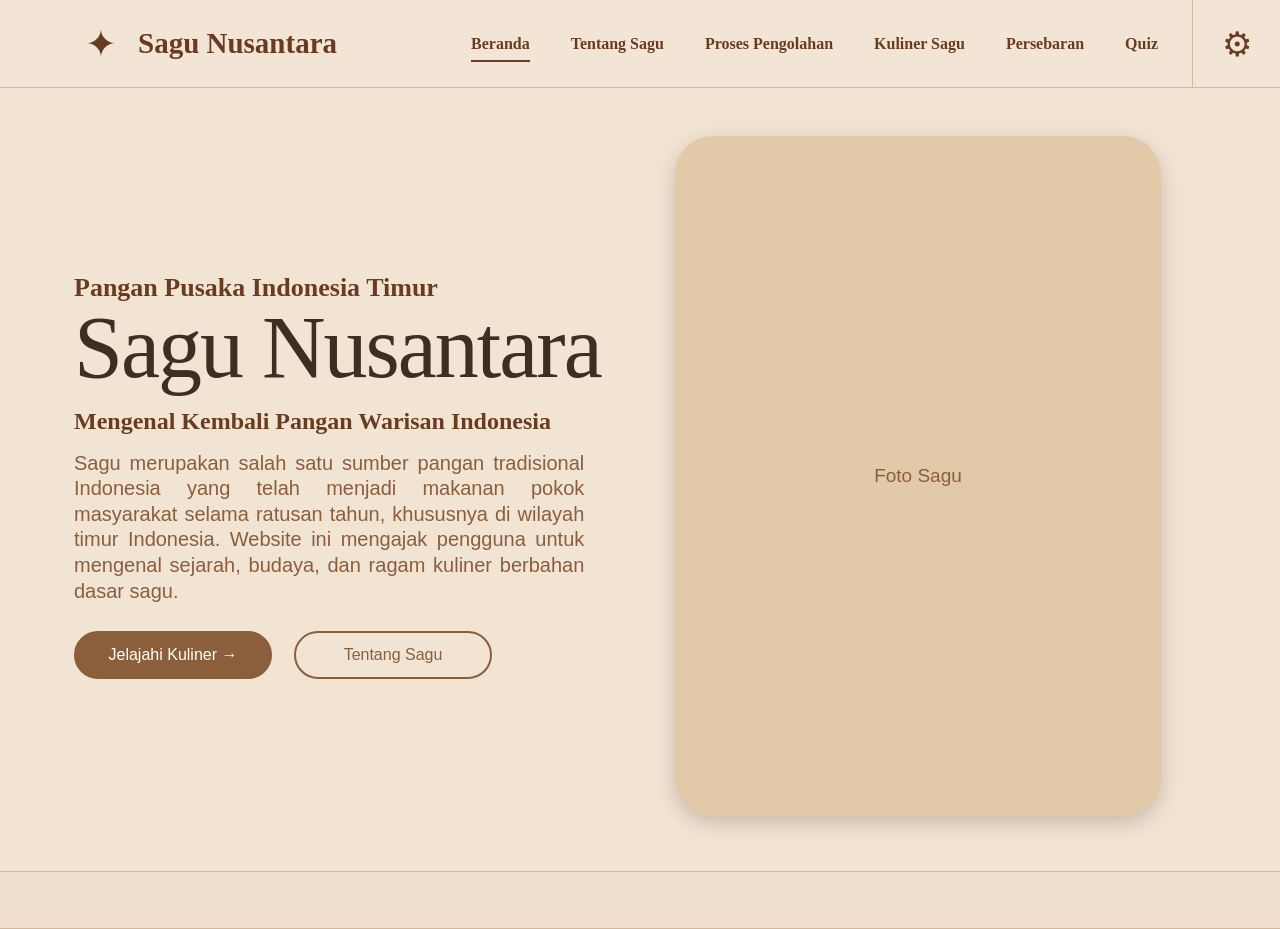
==== index.html @ 97450bc2 "Meambahkan Page Beranda" ====
<!DOCTYPE html>
<html lang="id">
<head>
    <meta charset="UTF-8">
    <meta name="viewport" content="width=device-width, initial-scale=1.0">
    <title>Sagu Nusantara</title>
    <link rel="stylesheet" href="style.css">
</head>

<body>
    <header class="site-header">
        <div class="navbar">
            <a href="#beranda" class="brand">
                <span class="brand-logo">✦</span>
                <span class="brand-name">Sagu Nusantara</span>
            </a>

            <nav class="nav-menu">
                <a href="#beranda" class="nav-link active">Beranda</a>
                <a href="#tentang-sagu" class="nav-link">Tentang Sagu</a>
                <a href="#proses-pengolahan" class="nav-link">Proses Pengolahan</a>
                <a href="#kuliner-sagu" class="nav-link">Kuliner Sagu</a>
                <a href="#persebaran" class="nav-link">Persebaran</a>
                <a href="#quiz" class="nav-link">Quiz</a>
            </nav>

            <button class="settings-button" type="button" aria-label="Pengaturan">
                ⚙
            </button>
        </div>
    </header>

    <main>
        <section class="hero" id="beranda">
            <div class="hero-inner">
                <div class="hero-text">
                    <p class="hero-eyebrow">Pangan Pusaka Indonesia Timur</p>

                    <h1>Sagu Nusantara</h1>

                    <h2>Mengenal Kembali Pangan Warisan Indonesia</h2>

                    <p class="hero-description">
                        Sagu merupakan salah satu sumber pangan tradisional Indonesia yang telah menjadi
                        makanan pokok masyarakat selama ratusan tahun, khususnya di wilayah timur Indonesia.
                        Website ini mengajak pengguna untuk mengenal sejarah, budaya, dan ragam kuliner
                        berbahan dasar sagu.
                    </p>

                    <div class="hero-buttons">
                        <a href="#kuliner-sagu" class="btn btn-primary">Jelajahi Kuliner →</a>
                        <a href="#tentang-sagu" class="btn btn-outline">Tentang Sagu</a>
                    </div>
                </div>

                <div class="hero-image-placeholder">
                    <span>Foto Sagu</span>
                </div>
            </div>
        </section>
    </main>

    <div class="bottom-pattern"></div>
</body>
</html>
---- style.css ----
* {
    margin: 0;
    padding: 0;
    box-sizing: border-box;
}

html {
    scroll-behavior: smooth;
}

body {
    background-color: #f2e4d3;
    color: #3d2e1f;
    font-family: Arial, Helvetica, sans-serif;
    overflow-x: hidden;
}

:root {
    --navbar: #f3e5d5;
    --background: #f2e4d3;
    --title: #3d2e1f;
    --heading: #6a3c1f;
    --brown: #8b5e3c;
    --line: #d3baa0;
}

.site-header {
    width: 100%;
    height: 88px;
    background-color: var(--navbar);
    border-bottom: 1px solid var(--line);
}

.navbar {
    width: 100%;
    height: 100%;
    display: flex;
    align-items: center;
    padding-left: 76px;
    position: relative;
}

.brand {
    display: flex;
    align-items: center;
    gap: 12px;
    text-decoration: none;
    color: var(--heading);
    white-space: nowrap;
}

.brand-logo {
    width: 50px;
    height: 50px;
    display: flex;
    align-items: center;
    justify-content: center;
    color: var(--heading);
    font-size: 38px;
}

.brand-name {
    font-family: Georgia, "Times New Roman", serif;
    font-size: 29px;
    font-weight: bold;
}

.nav-menu {
    height: 100%;
    margin-left: auto;
    margin-right: 122px;
    display: flex;
    align-items: center;
    gap: 41px;
}

.nav-link {
    height: 100%;
    display: flex;
    align-items: center;
    position: relative;
    text-decoration: none;
    color: var(--heading);
    font-family: Georgia, "Times New Roman", serif;
    font-size: 16px;
    font-weight: bold;
    white-space: nowrap;
}

.nav-link::after {
    content: "";
    position: absolute;
    left: 0;
    bottom: 25px;
    width: 0;
    height: 2px;
    background-color: var(--heading);
}

.nav-link:hover::after,
.nav-link.active::after {
    width: 100%;
}

.settings-button {
    position: absolute;
    top: 0;
    right: 0;
    width: 88px;
    height: 88px;
    border: none;
    border-left: 1px solid var(--line);
    background-color: transparent;
    color: var(--heading);
    font-size: 34px;
    cursor: pointer;
}

.hero {
    width: 100%;
    min-height: calc(100vh - 146px);
    background-color: var(--background);
    overflow: hidden;
}

.hero-inner {
    width: 100%;
    min-height: calc(100vh - 146px);
    display: grid;
    grid-template-columns: minmax(500px, 1.05fr) minmax(390px, 0.95fr);
    align-items: center;
    column-gap: 115px;
    padding: 48px 119px 55px 74px;
}

.hero-text {
    width: 100%;
    max-width: 660px;
}

.hero-eyebrow {
    margin-bottom: 4px;
    color: var(--heading);
    font-family: Georgia, "Times New Roman", serif;
    font-size: 26px;
    font-weight: bold;
}

.hero-text h1 {
    margin-bottom: 18px;
    color: var(--title);
    font-family: Georgia, "Times New Roman", serif;
    font-size: 88px;
    font-weight: normal;
    line-height: 0.93;
    letter-spacing: -2px;
    white-space: nowrap;
}

.hero-text h2 {
    margin-bottom: 15px;
    color: var(--heading);
    font-family: Georgia, "Times New Roman", serif;
    font-size: 24px;
    line-height: 1.2;
}

.hero-description {
    width: 100%;
    max-width: 560px;
    margin-bottom: 27px;
    color: var(--brown);
    font-size: 20px;
    line-height: 1.28;
    text-align: justify;
}

.hero-buttons {
    display: flex;
    align-items: center;
    gap: 22px;
}

.btn {
    min-width: 198px;
    min-height: 48px;
    padding: 10px 22px;
    display: flex;
    align-items: center;
    justify-content: center;
    border-radius: 25px;
    text-align: center;
    text-decoration: none;
    font-size: 16px;
    transition: 0.2s ease;
}

.btn-primary {
    color: #fff;
    background-color: var(--brown);
    border: 2px solid var(--brown);
}

.btn-primary:hover {
    background-color: var(--heading);
    border-color: var(--heading);
}

.btn-outline {
    color: var(--brown);
    background-color: transparent;
    border: 2px solid var(--brown);
}

.btn-outline:hover {
    background-color: rgba(139, 94, 60, 0.08);
}

.hero-image-placeholder {
    width: 486px;
    height: 680px;
    justify-self: end;
    display: flex;
    align-items: center;
    justify-content: center;
    background-color: #e2c9a8;
    border-radius: 38px;
    box-shadow: 0 7px 20px rgba(61, 46, 31, 0.22);
    color: var(--brown);
    font-size: 19px;
    overflow: hidden;
}

.bottom-pattern {
    width: 100%;
    height: 58px;
    background-color: #efdfcc;
    border-top: 1px solid #d5b796;
    border-bottom: 1px solid #d5b796;
}

@media (max-width: 1250px) {
    .navbar {
        padding-left: 45px;
    }

    .brand-name {
        font-size: 25px;
    }

    .nav-menu {
        gap: 25px;
        margin-right: 100px;
    }

    .nav-link {
        font-size: 13px;
    }

    .hero-inner {
        column-gap: 55px;
        padding-left: 60px;
        padding-right: 60px;
    }

    .hero-text h1 {
        font-size: 68px;
    }

    .hero-description {
        font-size: 18px;
    }

    .hero-image-placeholder {
        width: 410px;
        height: 585px;
    }
}

@media (max-width: 980px) {
    .site-header {
        height: auto;
    }

    .navbar {
        min-height: 88px;
        padding: 18px 90px 18px 35px;
        flex-wrap: wrap;
        row-gap: 14px;
    }

    .nav-menu {
        width: 100%;
        margin: 0;
        justify-content: center;
        gap: 18px 28px;
        flex-wrap: wrap;
    }

    .nav-link {
        height: auto;
        padding-bottom: 5px;
    }

    .nav-link::after {
        bottom: 0;
    }

    .hero {
        min-height: auto;
    }

    .hero-inner {
        min-height: auto;
        grid-template-columns: 1fr;
        row-gap: 55px;
        padding: 70px 45px 75px;
        text-align: center;
    }

    .hero-text {
        max-width: 690px;
        margin: 0 auto;
    }

    .hero-text h1 {
        white-space: normal;
    }

    .hero-description {
        margin-left: auto;
        margin-right: auto;
        text-align: center;
    }

    .hero-buttons {
        justify-content: center;
    }

    .hero-image-placeholder {
        width: 430px;
        height: 580px;
        justify-self: center;
    }
}

@media (max-width: 650px) {
    .navbar {
        padding: 18px 68px 18px 20px;
    }

    .brand {
        gap: 8px;
    }

    .brand-logo {
        width: 38px;
        height: 38px;
        font-size: 30px;
    }

    .brand-name {
        font-size: 22px;
    }

    .nav-menu {
        justify-content: flex-start;
        gap: 12px 20px;
    }

    .nav-link {
        font-size: 13px;
    }

    .settings-button {
        width: 60px;
        height: 100%;
        font-size: 27px;
    }

    .hero-inner {
        padding: 55px 22px 65px;
    }

    .hero-eyebrow {
        font-size: 18px;
    }

    .hero-text h1 {
        margin-top: 6px;
        font-size: 50px;
        letter-spacing: -1px;
    }

    .hero-text h2 {
        font-size: 19px;
    }

    .hero-description {
        font-size: 16px;
        line-height: 1.45;
    }

    .hero-buttons {
        flex-direction: column;
        gap: 12px;
    }

    .btn {
        width: 100%;
        max-width: 330px;
    }

    .hero-image-placeholder {
        width: 100%;
        max-width: 360px;
        height: 470px;
        border-radius: 28px;
    }

    .bottom-pattern {
        height: 48px;
    }
}
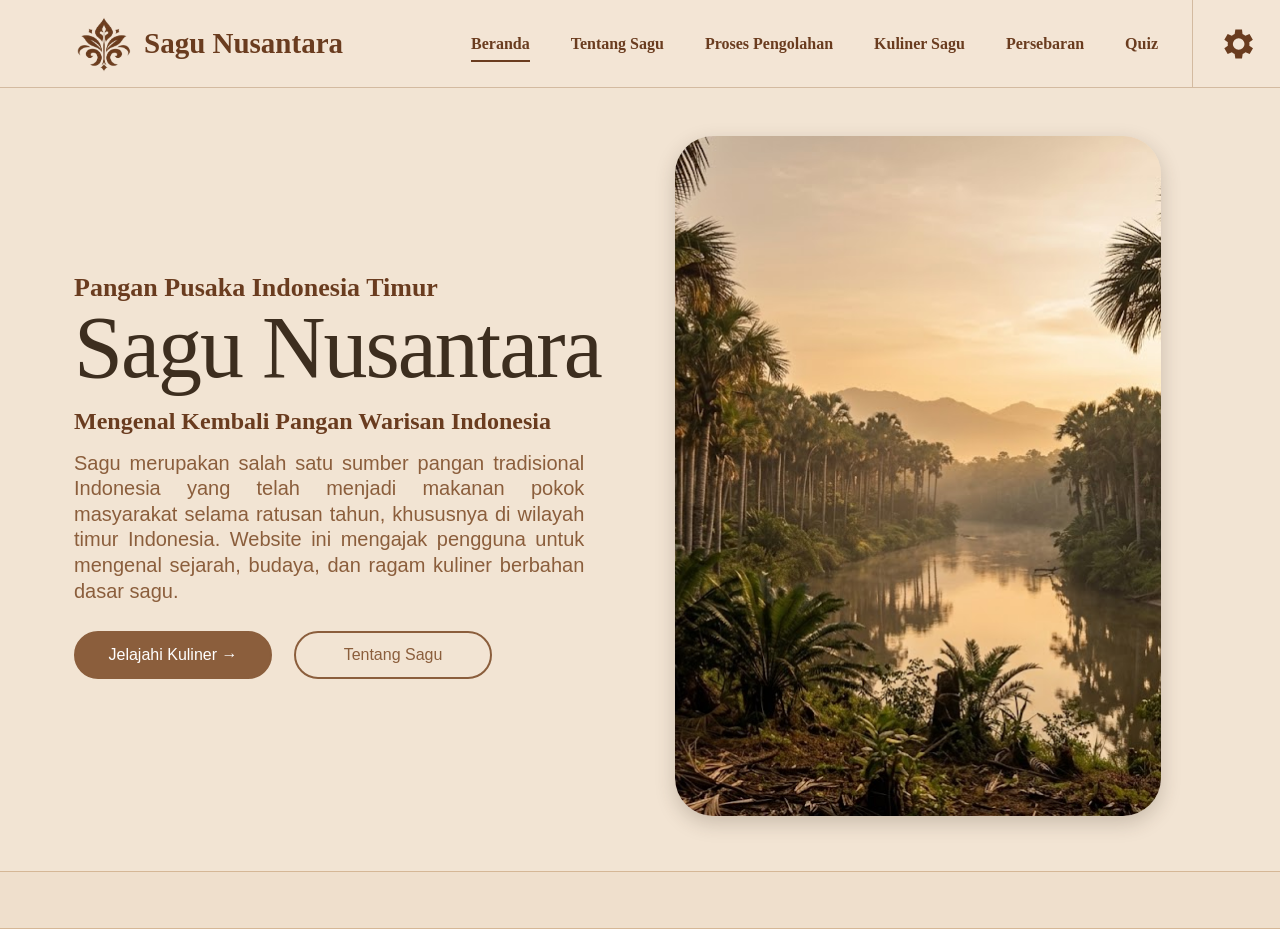
==== commit 7ce5ee7c: "Menambahkan file assets" ====
--- a/index.html
+++ b/index.html
@@ -11,7 +11,7 @@
     <header class="site-header">
         <div class="navbar">
             <a href="#beranda" class="brand">
-                <span class="brand-logo">✦</span>
+                <img src="assets/images/logo-sagu.png" alt="Logo Sagu Nusantara" class="brand-logo">
                 <span class="brand-name">Sagu Nusantara</span>
             </a>
 
@@ -25,7 +25,9 @@
             </nav>
 
             <button class="settings-button" type="button" aria-label="Pengaturan">
-                ⚙
+                <svg class="settings-icon" viewBox="0 0 24 24">
+                    <path d="M19.4 13a7.8 7.8 0 0 0 0-2l2.1-1.6-2-3.4-2.5 1a8.2 8.2 0 0 0-1.7-1L15 3.3h-4L10.6 6a8.2 8.2 0 0 0-1.7 1L6.4 6l-2 3.4L6.5 11a7.8 7.8 0 0 0 0 2l-2.1 1.6 2 3.4 2.5-1a8.2 8.2 0 0 0 1.7 1l.4 2.7h4l.4-2.7a8.2 8.2 0 0 0 1.7-1l2.5 1 2-3.4L19.4 13zM13 15.5a3.5 3.5 0 1 1 0-7 3.5 3.5 0 0 1 0 7z"/>
+                </svg>
             </button>
         </div>
     </header>
@@ -53,8 +55,8 @@
                     </div>
                 </div>
 
-                <div class="hero-image-placeholder">
-                    <span>Foto Sagu</span>
+                <div class="hero-image">
+                    <img src="assets/images/hero-hutan-sagu.jpg" alt="Hutan Sagu">
                 </div>
             </div>
         </section>
--- a/style.css
+++ b/style.css
@@ -50,13 +50,9 @@
 }
 
 .brand-logo {
-    width: 50px;
-    height: 50px;
-    display: flex;
-    align-items: center;
-    justify-content: center;
-    color: var(--heading);
-    font-size: 38px;
+    width: 56px;
+    height: 56px;
+    object-fit: contain;
 }
 
 .brand-name {
@@ -108,12 +104,19 @@
     right: 0;
     width: 88px;
     height: 88px;
+    display: flex;
+    align-items: center;
+    justify-content: center;
     border: none;
     border-left: 1px solid var(--line);
     background-color: transparent;
-    color: var(--heading);
-    font-size: 34px;
     cursor: pointer;
+}
+
+.settings-icon {
+    width: 40px;
+    height: 40px;
+    fill: var(--heading);
 }
 
 .hero {
@@ -216,19 +219,21 @@
     background-color: rgba(139, 94, 60, 0.08);
 }
 
-.hero-image-placeholder {
+.hero-image {
     width: 486px;
     height: 680px;
     justify-self: end;
-    display: flex;
-    align-items: center;
-    justify-content: center;
-    background-color: #e2c9a8;
     border-radius: 38px;
+    overflow: hidden;
     box-shadow: 0 7px 20px rgba(61, 46, 31, 0.22);
-    color: var(--brown);
-    font-size: 19px;
-    overflow: hidden;
+}
+
+.hero-image img {
+    width: 100%;
+    height: 100%;
+    display: block;
+    object-fit: cover;
+    object-position: 40% center;
 }
 
 .bottom-pattern {
@@ -244,6 +249,11 @@
         padding-left: 45px;
     }
 
+    .brand-logo {
+        width: 50px;
+        height: 50px;
+    }
+
     .brand-name {
         font-size: 25px;
     }
@@ -271,7 +281,7 @@
         font-size: 18px;
     }
 
-    .hero-image-placeholder {
+    .hero-image {
         width: 410px;
         height: 585px;
     }
@@ -337,7 +347,7 @@
         justify-content: center;
     }
 
-    .hero-image-placeholder {
+    .hero-image {
         width: 430px;
         height: 580px;
         justify-self: center;
@@ -354,9 +364,8 @@
     }
 
     .brand-logo {
-        width: 38px;
-        height: 38px;
-        font-size: 30px;
+        width: 40px;
+        height: 40px;
     }
 
     .brand-name {
@@ -375,7 +384,11 @@
     .settings-button {
         width: 60px;
         height: 100%;
-        font-size: 27px;
+    }
+
+    .settings-icon {
+        width: 30px;
+        height: 30px;
     }
 
     .hero-inner {
@@ -411,7 +424,7 @@
         max-width: 330px;
     }
 
-    .hero-image-placeholder {
+    .hero-image {
         width: 100%;
         max-width: 360px;
         height: 470px;
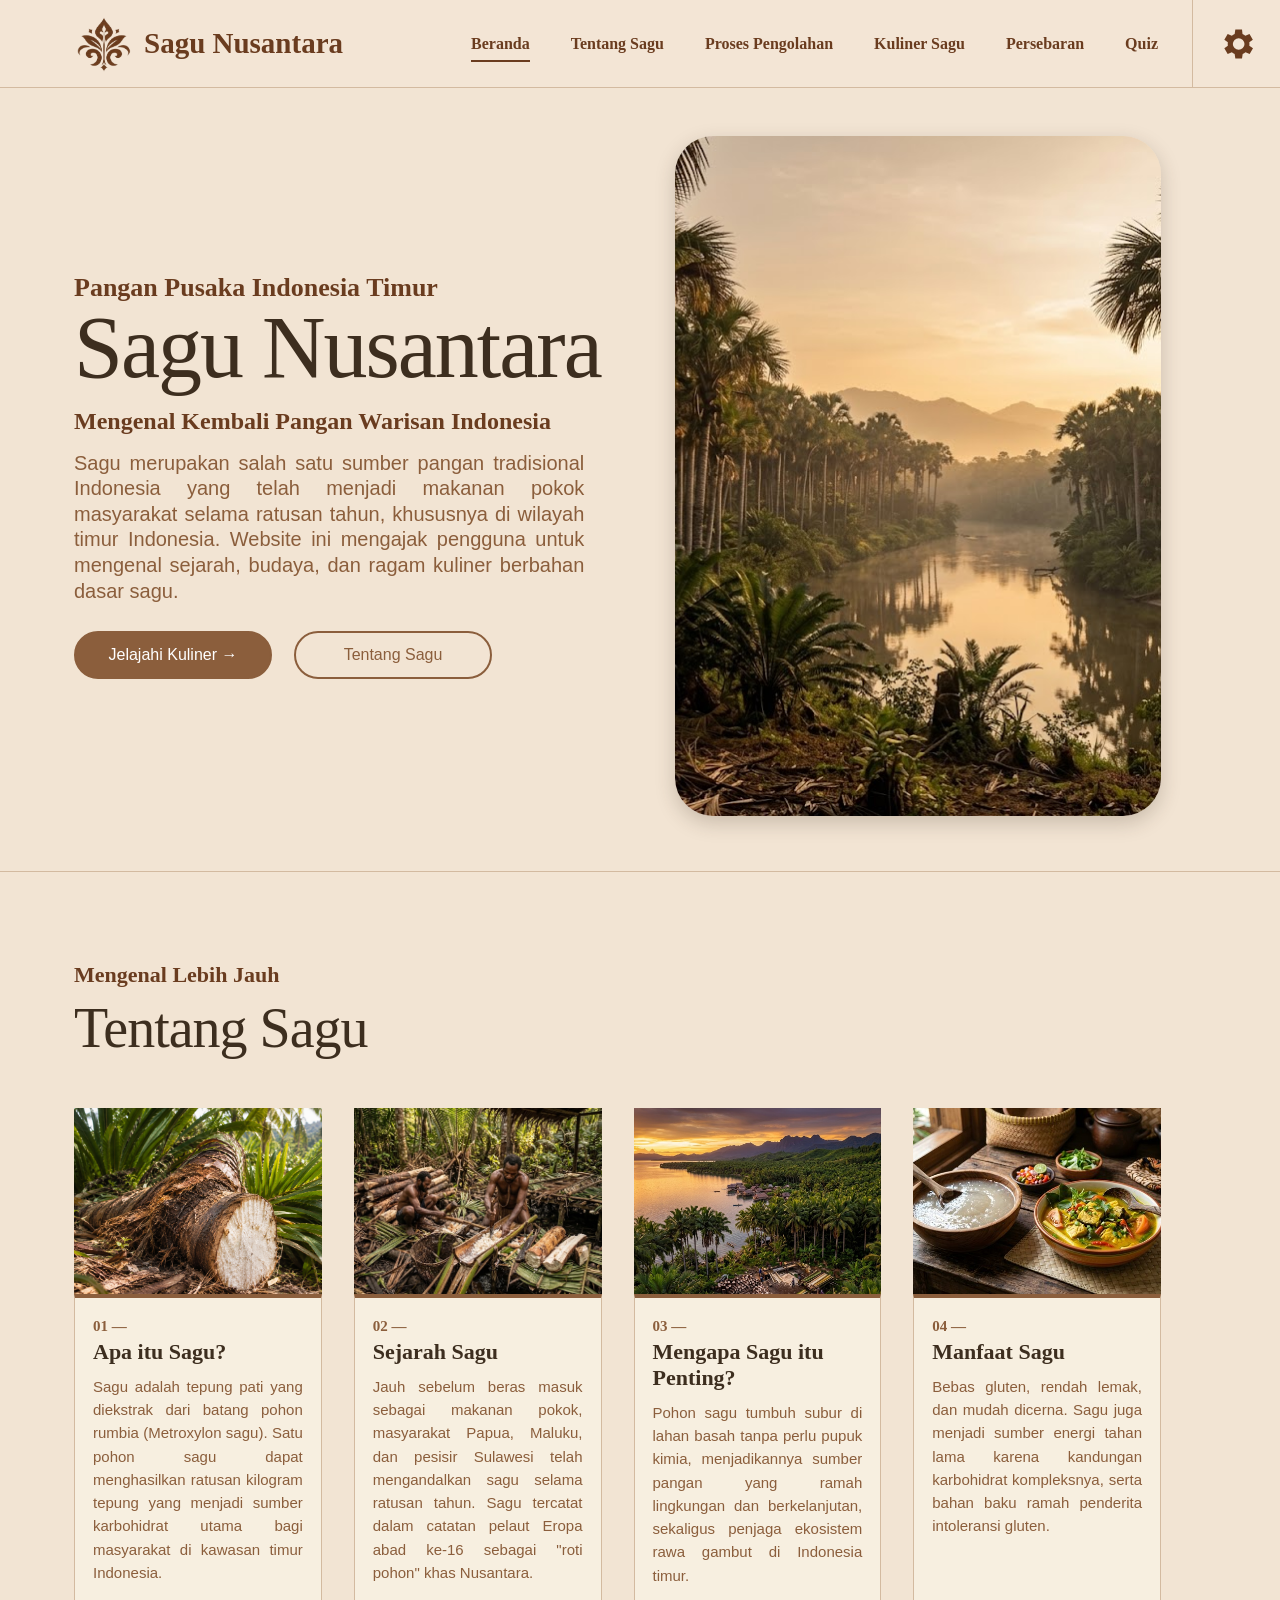
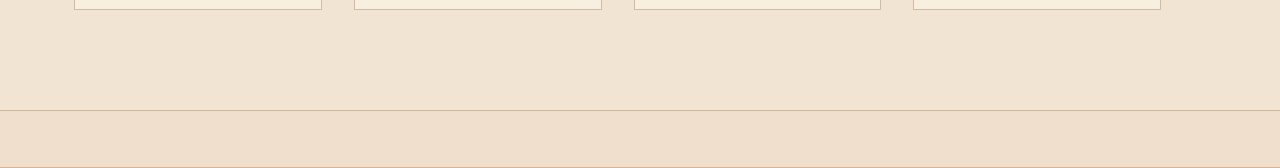
==== commit 1278ee6c: "Menambahkan section Tentang Sagu" ====
--- a/index.html
+++ b/index.html
@@ -60,8 +60,76 @@
                 </div>
             </div>
         </section>
+
+        <section class="tentang" id="tentang-sagu">
+            <div class="tentang-inner">
+                <p class="section-eyebrow">Mengenal Lebih Jauh</p>
+                <h2 class="section-title">Tentang Sagu</h2>
+
+                <div class="tentang-grid">
+
+                    <article class="tentang-card">
+                        <img class="tentang-card-image" src="assets/images/tentang-apa-itu-sagu.jpg" alt="Batang pohon sagu yang baru ditebang">
+                        <div class="tentang-card-box">
+                            <p class="tentang-card-number">01 —</p>
+                            <h3 class="tentang-card-title">Apa itu Sagu?</h3>
+                            <p class="tentang-card-desc">
+                                Sagu adalah tepung pati yang diekstrak dari batang pohon rumbia
+                                (Metroxylon sagu). Satu pohon sagu dapat menghasilkan ratusan
+                                kilogram tepung yang menjadi sumber karbohidrat utama bagi
+                                masyarakat di kawasan timur Indonesia.
+                            </p>
+                        </div>
+                    </article>
+
+                    <article class="tentang-card">
+                        <img class="tentang-card-image" src="assets/images/tentang-sejarah-sagu.jpg" alt="Masyarakat tradisional mengolah batang sagu">
+                        <div class="tentang-card-box">
+                            <p class="tentang-card-number">02 —</p>
+                            <h3 class="tentang-card-title">Sejarah Sagu</h3>
+                            <p class="tentang-card-desc">
+                                Jauh sebelum beras masuk sebagai makanan pokok, masyarakat Papua,
+                                Maluku, dan pesisir Sulawesi telah mengandalkan sagu selama
+                                ratusan tahun. Sagu tercatat dalam catatan pelaut Eropa abad
+                                ke-16 sebagai "roti pohon" khas Nusantara.
+                            </p>
+                        </div>
+                    </article>
+
+                    <article class="tentang-card">
+                        <img class="tentang-card-image" src="assets/images/tentang-mengapa-penting.jpg" alt="Pesisir dan hutan sagu saat matahari terbenam">
+                        <div class="tentang-card-box">
+                            <p class="tentang-card-number">03 —</p>
+                            <h3 class="tentang-card-title">Mengapa Sagu itu Penting?</h3>
+                            <p class="tentang-card-desc">
+                                Pohon sagu tumbuh subur di lahan basah tanpa perlu pupuk kimia,
+                                menjadikannya sumber pangan yang ramah lingkungan dan
+                                berkelanjutan, sekaligus penjaga ekosistem rawa gambut di
+                                Indonesia timur.
+                            </p>
+                        </div>
+                    </article>
+
+                    <article class="tentang-card">
+                        <img class="tentang-card-image" src="assets/images/tentang-manfaat-sagu.jpg" alt="Hidangan papeda dan lauk berbahan dasar sagu">
+                        <div class="tentang-card-box">
+                            <p class="tentang-card-number">04 —</p>
+                            <h3 class="tentang-card-title">Manfaat Sagu</h3>
+                            <p class="tentang-card-desc">
+                                Bebas gluten, rendah lemak, dan mudah dicerna. Sagu juga menjadi
+                                sumber energi tahan lama karena kandungan karbohidrat
+                                kompleksnya, serta bahan baku ramah penderita intoleransi
+                                gluten.
+                            </p>
+                        </div>
+                    </article>
+
+                </div>
+            </div>
+        </section>
     </main>
 
     <div class="bottom-pattern"></div>
+    <script src="script.js"></script>
 </body>
 </html>
--- a/style.css
+++ b/style.css
@@ -29,6 +29,9 @@
     height: 88px;
     background-color: var(--navbar);
     border-bottom: 1px solid var(--line);
+    position: sticky;
+    top: 0;
+    z-index: 100;
 }
 
 .navbar {
@@ -434,4 +437,161 @@
     .bottom-pattern {
         height: 48px;
     }
+}
+
+section[id] {
+    scroll-margin-top: 88px;
+}
+
+.tentang {
+    width: 100%;
+    background-color: var(--background);
+    border-top: 1px solid var(--line);
+}
+
+.tentang-inner {
+    padding: 90px 119px 100px 74px;
+}
+
+.section-eyebrow {
+    margin-bottom: 8px;
+    color: var(--heading);
+    font-family: Georgia, "Times New Roman", serif;
+    font-size: 22px;
+    font-weight: bold;
+}
+
+.section-title {
+    margin-bottom: 48px;
+    color: var(--title);
+    font-family: Georgia, "Times New Roman", serif;
+    font-size: 56px;
+    font-weight: normal;
+    letter-spacing: -1px;
+}
+
+.tentang-grid {
+    display: grid;
+    grid-template-columns: repeat(4, 1fr);
+    gap: 32px;
+    align-items: stretch; /* biar tinggi kartu berbeda-beda disamakan */
+}
+
+.tentang-card {
+    display: flex;
+    flex-direction: column;
+    height: 100%;
+}
+
+.tentang-card-image {
+    width: 100%;
+    aspect-ratio: 4 / 3;
+    display: block;
+    object-fit: cover;
+    background-color: #e2c9a8;
+}
+
+.tentang-card-box {
+    background-color: #f7efe0;
+    border: 1px solid var(--line);
+    border-top: 4px solid var(--brown);
+    padding: 20px 18px 22px;
+    flex: 1;
+    display: flex;
+    flex-direction: column;
+}
+
+.tentang-card-number {
+    margin-bottom: 4px;
+    color: var(--brown);
+    font-family: Georgia, "Times New Roman", serif;
+    font-weight: bold;
+    font-size: 15px;
+}
+
+.tentang-card-title {
+    margin-bottom: 10px;
+    color: var(--title);
+    font-family: Georgia, "Times New Roman", serif;
+    font-size: 22px;
+    font-weight: bold;
+}
+
+.tentang-card-desc {
+    color: var(--brown);
+    font-size: 15px;
+    line-height: 1.55;
+    text-align: justify; /* rata kanan-kiri */
+}
+
+.placeholder {
+    border: 2px dashed var(--brown);
+    display: flex;
+    align-items: center;
+    justify-content: center;
+    text-align: center;
+    padding: 8px;
+    background-image: repeating-linear-gradient(
+        45deg,
+        #e2c9a8,
+        #e2c9a8 10px,
+        #d9bb95 10px,
+        #d9bb95 20px
+    );
+}
+
+.placeholder::after {
+    content: "Foto: " attr(data-file);
+    font-family: Arial, Helvetica, sans-serif;
+    font-size: 12px;
+    font-style: italic;
+    color: var(--title);
+    background-color: rgba(243, 229, 213, 0.85);
+    padding: 4px 8px;
+    border-radius: 6px;
+}
+
+@media (max-width: 1250px) {
+    .tentang-inner {
+        padding: 70px 60px 80px;
+    }
+
+    .section-title {
+        font-size: 44px;
+    }
+}
+
+@media (max-width: 980px) {
+    .tentang-inner {
+        padding: 60px 45px 70px;
+    }
+
+    .tentang-grid {
+        grid-template-columns: repeat(2, 1fr);
+        gap: 28px;
+    }
+
+    .section-title {
+        font-size: 38px;
+    }
+}
+
+@media (max-width: 650px) {
+    .tentang-inner {
+        padding: 50px 22px 60px;
+    }
+
+    .section-eyebrow {
+        font-size: 18px;
+    }
+
+    .section-title {
+        font-size: 30px;
+        margin-bottom: 32px;
+    }
+
+    .tentang-grid {
+        grid-template-columns: 1fr;
+        gap: 32px;
+    }
 }
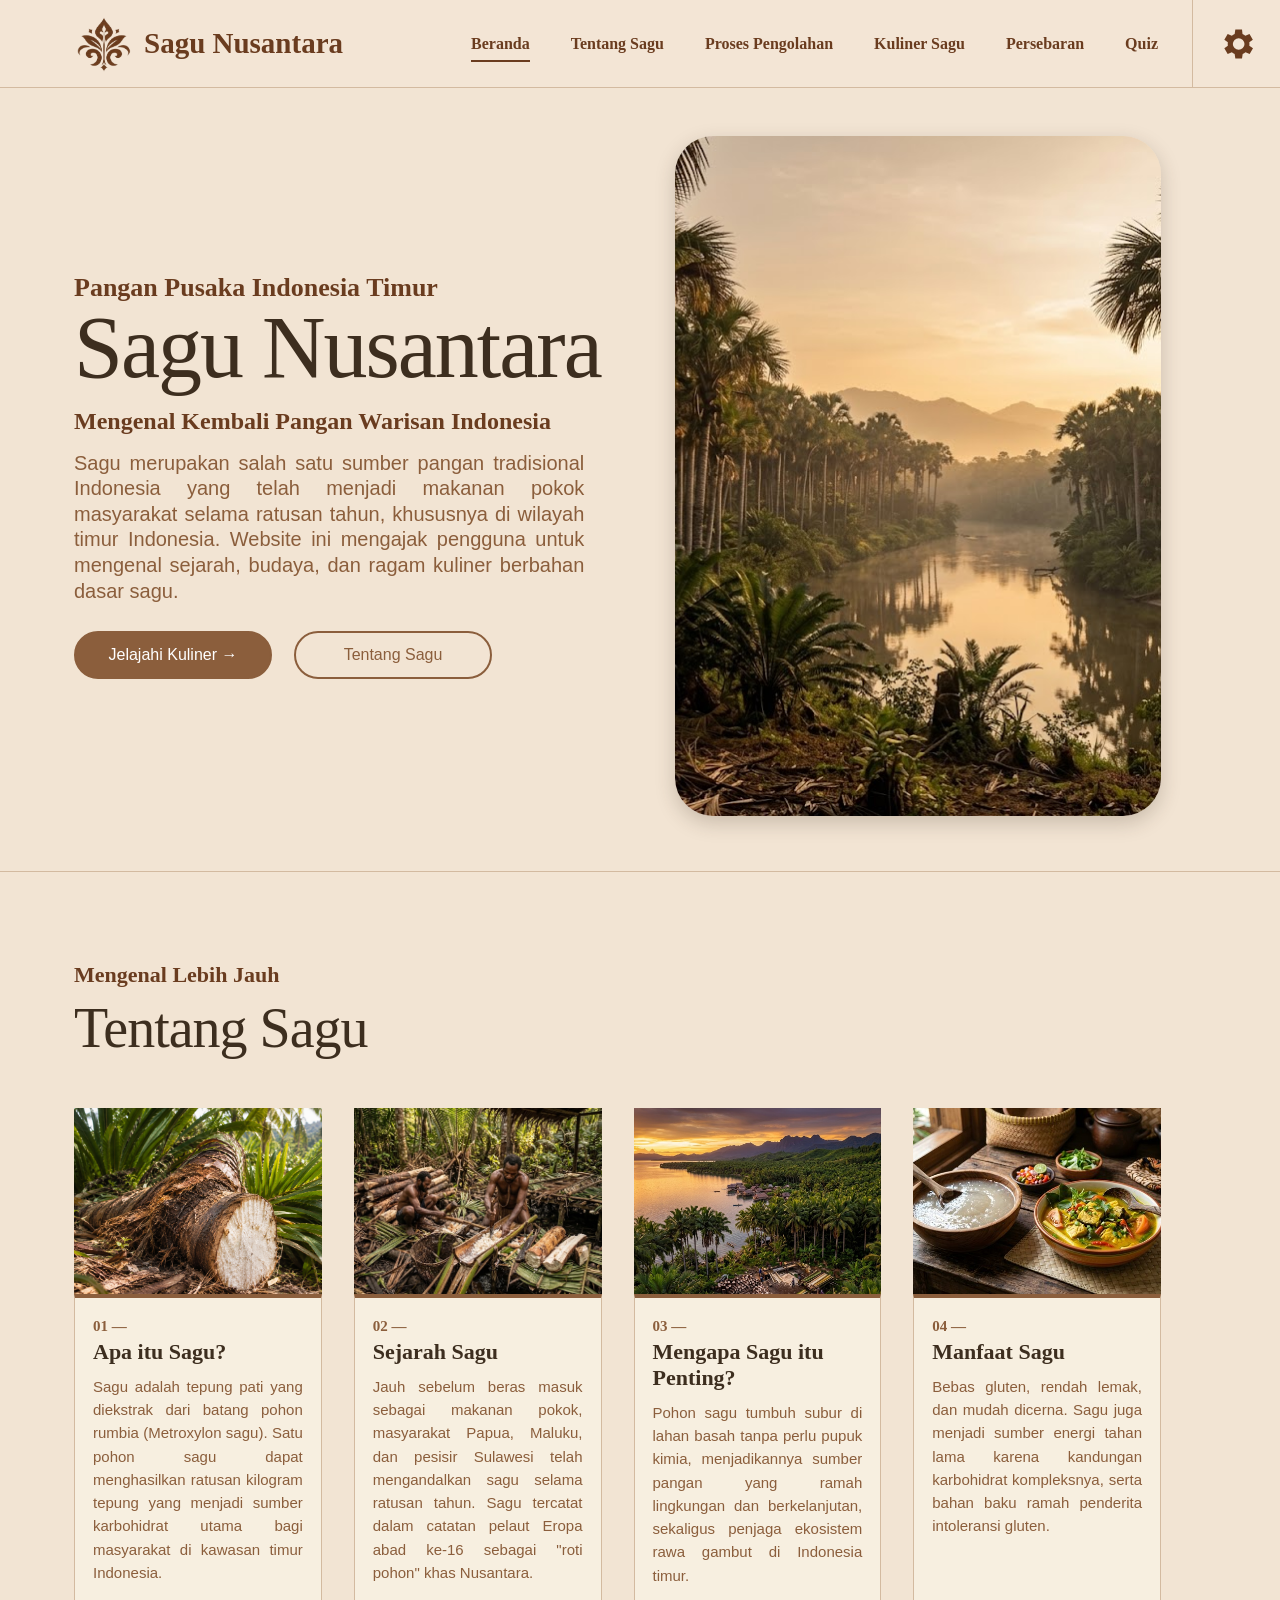
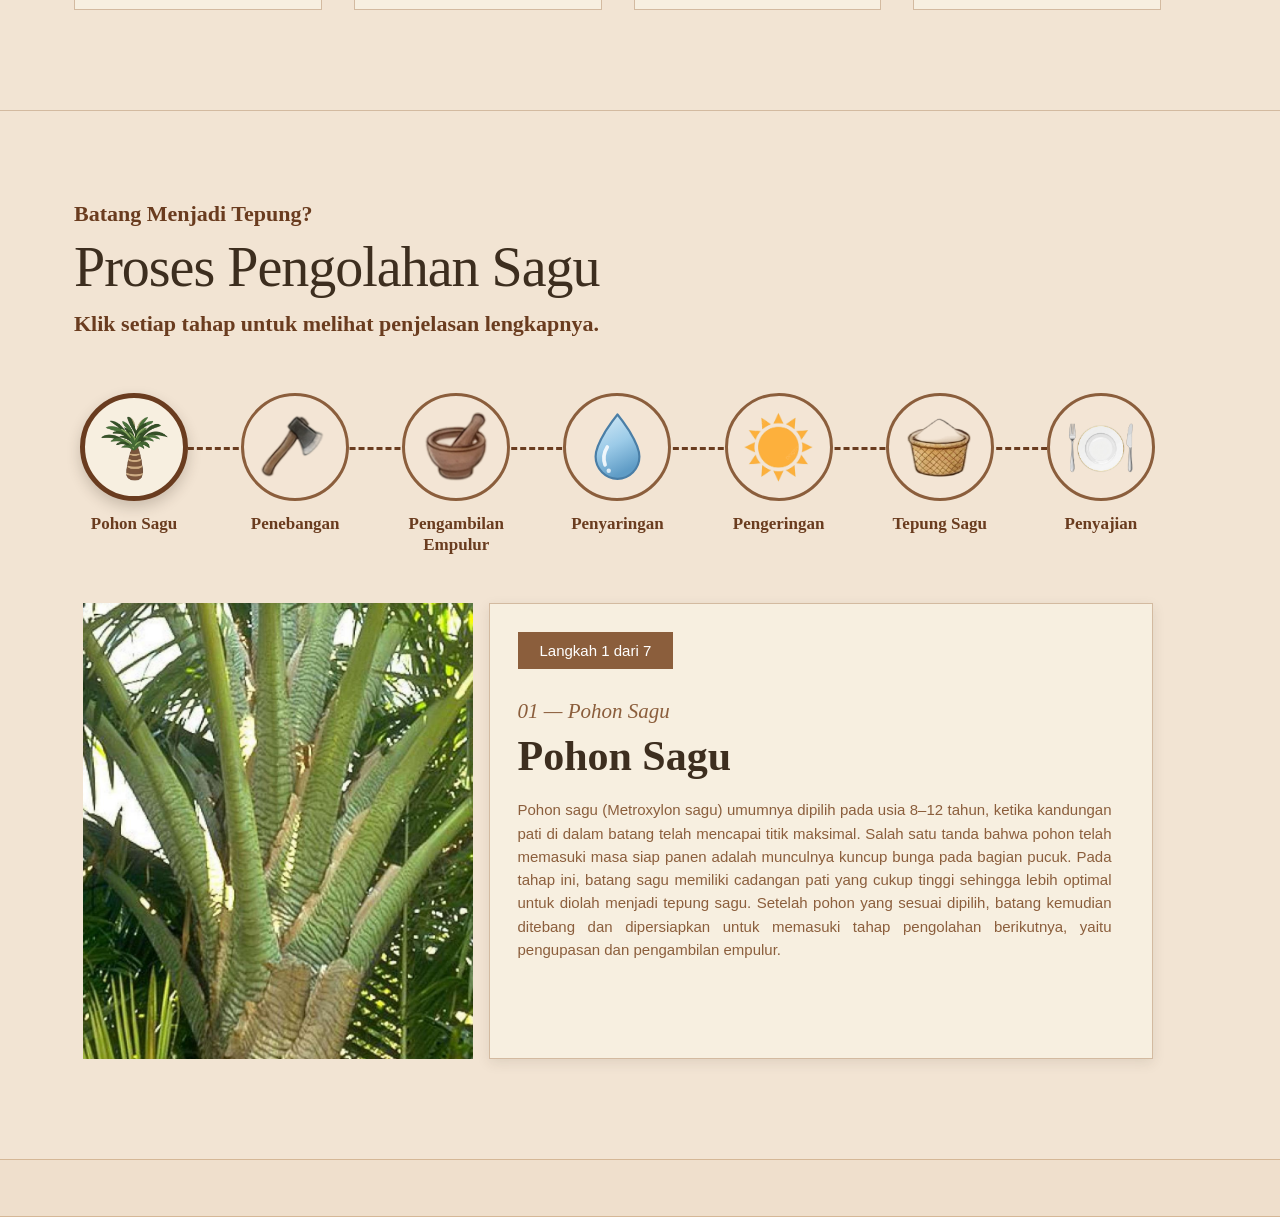
==== commit 2be487b5: "Menambahkan fitur proses pengolahan sagu dengan detail langkah dan ikon" ====
--- a/index.html
+++ b/index.html
@@ -127,6 +127,84 @@
                 </div>
             </div>
         </section>
+
+        <section class="proses" id="proses-pengolahan">
+            <div class="proses-inner">
+                <p class="section-eyebrow">Batang Menjadi Tepung?</p>
+                <h2 class="section-title">Proses Pengolahan Sagu</h2>
+                <p class="proses-subtitle">Klik setiap tahap untuk melihat penjelasan lengkapnya.</p>
+
+                <div class="proses-steps">
+                    <button class="proses-step active" type="button" data-step="0">
+                        <span class="proses-step-icon">
+                            <img src="assets/icons/ikon-pohon-sagu.png" alt="">
+                        </span>
+                        <span class="proses-step-label">Pohon Sagu</span>
+                    </button>
+
+                    <button class="proses-step" type="button" data-step="1">
+                        <span class="proses-step-icon">
+                            <img src="assets/icons/ikon-penebangan.png" alt="">
+                        </span>
+                        <span class="proses-step-label">Penebangan</span>
+                    </button>
+
+                    <button class="proses-step" type="button" data-step="2">
+                        <span class="proses-step-icon">
+                            <img src="assets/icons/ikon-empulur.png" alt="">
+                        </span>
+                        <span class="proses-step-label">Pengambilan Empulur</span>
+                    </button>
+
+                    <button class="proses-step" type="button" data-step="3">
+                        <span class="proses-step-icon">
+                            <img src="assets/icons/ikon-penyaringan.svg" alt="">
+                        </span>
+                        <span class="proses-step-label">Penyaringan</span>
+                    </button>
+
+                    <button class="proses-step" type="button" data-step="4">
+                        <span class="proses-step-icon">
+                            <img src="assets/icons/ikon-pengeringan.png" alt="">
+                        </span>
+                        <span class="proses-step-label">Pengeringan</span>
+                    </button>
+
+                    <button class="proses-step" type="button" data-step="5">
+                        <span class="proses-step-icon">
+                            <img src="assets/icons/ikon-tepung-sagu.png" alt="">
+                        </span>
+                        <span class="proses-step-label">Tepung Sagu</span>
+                    </button>
+
+                    <button class="proses-step" type="button" data-step="6">
+                        <span class="proses-step-icon">
+                            <img src="assets/icons/ikon-penyajian.png" alt="">
+                        </span>
+                        <span class="proses-step-label">Penyajian</span>
+                    </button>
+                </div>
+
+                <div class="proses-detail">
+                    <img class="proses-detail-image" src="assets/images/proses-pohon-sagu.jpg" alt="Pohon sagu yang siap dipanen">
+
+                    <div class="proses-detail-box">
+                        <p class="proses-detail-badge">Langkah 1 dari 7</p>
+                        <p class="proses-detail-number">01 — Pohon Sagu</p>
+                        <h3 class="proses-detail-title">Pohon Sagu</h3>
+                        <p class="proses-detail-desc">
+                            Pohon sagu (Metroxylon sagu) umumnya dipilih pada usia 8–12 tahun, ketika
+                            kandungan pati di dalam batang telah mencapai titik maksimal. Salah satu tanda
+                            bahwa pohon telah memasuki masa siap panen adalah munculnya kuncup bunga pada
+                            bagian pucuk. Pada tahap ini, batang sagu memiliki cadangan pati yang cukup
+                            tinggi sehingga lebih optimal untuk diolah menjadi tepung sagu. Setelah pohon
+                            yang sesuai dipilih, batang kemudian ditebang dan dipersiapkan untuk memasuki
+                            tahap pengolahan berikutnya, yaitu pengupasan dan pengambilan empulur.
+                        </p>
+                    </div>
+                </div>
+            </div>
+        </section>
     </main>
 
     <div class="bottom-pattern"></div>
--- a/style.css
+++ b/style.css
@@ -594,4 +594,298 @@
         grid-template-columns: 1fr;
         gap: 32px;
     }
-}+}
+
+.proses {
+    width: 100%;
+    background-color: var(--background);
+    border-top: 1px solid var(--line);
+}
+
+.proses-inner {
+    padding: 90px 119px 100px 74px;
+}
+
+.proses .section-title {
+    margin-bottom: 12px;
+}
+
+.proses-subtitle {
+    margin-bottom: 56px;
+    color: var(--heading);
+    font-family: Georgia, "Times New Roman", serif;
+    font-size: 22px;
+    font-weight: bold;
+}
+
+.proses-steps {
+    position: relative;
+    display: flex;
+    justify-content: space-between;
+    align-items: flex-start;
+    margin-bottom: 48px;
+}
+
+/* garis putus-putus penghubung antar ikon */
+.proses-steps::before {
+    content: "";
+    position: absolute;
+    top: 54px;
+    left: 60px;
+    right: 60px;
+    border-top: 3px dashed var(--heading);
+}
+
+.proses-step {
+    position: relative;
+    z-index: 1;
+    width: 120px;
+    display: flex;
+    flex-direction: column;
+    align-items: center;
+    gap: 12px;
+    border: none;
+    background: none;
+    cursor: pointer;
+}
+
+.proses-step-icon {
+    width: 108px;
+    height: 108px;
+    display: flex;
+    align-items: center;
+    justify-content: center;
+    border: 3px solid var(--brown);
+    border-radius: 50%;
+    background-color: var(--navbar);
+    transition: 0.2s ease;
+}
+
+.proses-step-icon img {
+    width: 72%;
+    height: 72%;
+    object-fit: contain;
+}
+
+.proses-step-label {
+    color: var(--heading);
+    font-family: Georgia, "Times New Roman", serif;
+    font-size: 17px;
+    font-weight: bold;
+    line-height: 1.25;
+    text-align: center;
+}
+
+.proses-step:hover .proses-step-icon {
+    transform: translateY(-4px);
+    box-shadow: 0 6px 14px rgba(61, 46, 31, 0.18);
+}
+
+.proses-step.active .proses-step-icon {
+    border-width: 5px;
+    border-color: var(--heading);
+    background-color: #f7efe0;
+    box-shadow: 0 6px 14px rgba(61, 46, 31, 0.22);
+}
+
+.proses-step:focus-visible {
+    outline: 2px solid var(--heading);
+    outline-offset: 4px;
+    border-radius: 8px;
+}
+
+.proses-detail {
+    max-width: 1070px;
+    margin: 0 auto;
+    display: grid;
+    grid-template-columns: 390px 1fr;
+    gap: 16px;
+    align-items: stretch;
+}
+
+.proses-detail-image {
+    width: 100%;
+    height: 100%;
+    min-height: 456px;
+    display: block;
+    object-fit: cover;
+    background-color: #e2c9a8;
+}
+
+.proses-detail-box {
+    background-color: #f7efe0;
+    border: 1px solid var(--line);
+    box-shadow: 0 4px 12px rgba(61, 46, 31, 0.1);
+    padding: 28px 40px 36px 28px;
+}
+
+.proses-detail-badge {
+    display: inline-block;
+    margin-bottom: 30px;
+    padding: 10px 22px;
+    color: #fff;
+    background-color: var(--brown);
+    font-size: 15px;
+}
+
+.proses-detail-number {
+    margin-bottom: 8px;
+    color: var(--brown);
+    font-family: Georgia, "Times New Roman", serif;
+    font-size: 21px;
+    font-style: italic;
+}
+
+.proses-detail-title {
+    margin-bottom: 18px;
+    color: var(--title);
+    font-family: Georgia, "Times New Roman", serif;
+    font-size: 42px;
+    font-weight: bold;
+}
+
+.proses-detail-desc {
+    color: var(--brown);
+    font-size: 15px;
+    line-height: 1.55;
+    text-align: justify;
+}
+
+/* efek saat konten langkah berganti */
+.proses-detail.is-changing .proses-detail-image,
+.proses-detail.is-changing .proses-detail-box > * {
+    opacity: 0;
+}
+
+.proses-detail-image,
+.proses-detail-box > * {
+    transition: opacity 0.2s ease;
+}
+
+@media (max-width: 1250px) {
+    .proses-inner {
+        padding: 70px 60px 80px;
+    }
+
+    .proses-step {
+        width: 100px;
+    }
+
+    .proses-step-icon {
+        width: 88px;
+        height: 88px;
+    }
+
+    .proses-steps::before {
+        top: 44px;
+        left: 50px;
+        right: 50px;
+    }
+
+    .proses-step-label {
+        font-size: 15px;
+    }
+
+    .proses-detail {
+        grid-template-columns: 340px 1fr;
+    }
+
+    .proses-detail-title {
+        font-size: 36px;
+    }
+}
+
+@media (max-width: 980px) {
+    .proses-inner {
+        padding: 60px 45px 70px;
+    }
+
+    .proses-subtitle {
+        font-size: 18px;
+        margin-bottom: 40px;
+    }
+
+    .proses-step {
+        width: 84px;
+    }
+
+    .proses-step-icon {
+        width: 68px;
+        height: 68px;
+    }
+
+    .proses-step.active .proses-step-icon {
+        border-width: 4px;
+    }
+
+    .proses-steps::before {
+        top: 34px;
+        left: 42px;
+        right: 42px;
+        border-top-width: 2px;
+    }
+
+    .proses-step-label {
+        font-size: 13px;
+    }
+
+    .proses-detail {
+        grid-template-columns: 1fr;
+        max-width: 620px;
+    }
+
+    .proses-detail-image {
+        min-height: 0;
+        height: auto;
+        aspect-ratio: 4 / 3;
+    }
+}
+
+@media (max-width: 650px) {
+    .proses-inner {
+        padding: 50px 22px 60px;
+    }
+
+    .proses-subtitle {
+        font-size: 16px;
+        margin-bottom: 32px;
+    }
+
+    /* di layar kecil, deretan ikon bisa digeser ke samping */
+    .proses-steps {
+        justify-content: flex-start;
+        gap: 14px;
+        overflow-x: auto;
+        margin: 0 -22px 32px;
+        padding: 6px 22px 10px;
+        scrollbar-width: none;
+    }
+
+    .proses-steps::-webkit-scrollbar {
+        display: none;
+    }
+
+    .proses-steps::before {
+        display: none;
+    }
+
+    .proses-step {
+        flex-shrink: 0;
+    }
+
+    .proses-detail-box {
+        padding: 24px 20px 28px;
+    }
+
+    .proses-detail-badge {
+        margin-bottom: 20px;
+    }
+
+    .proses-detail-number {
+        font-size: 17px;
+    }
+
+    .proses-detail-title {
+        font-size: 30px;
+    }
+}
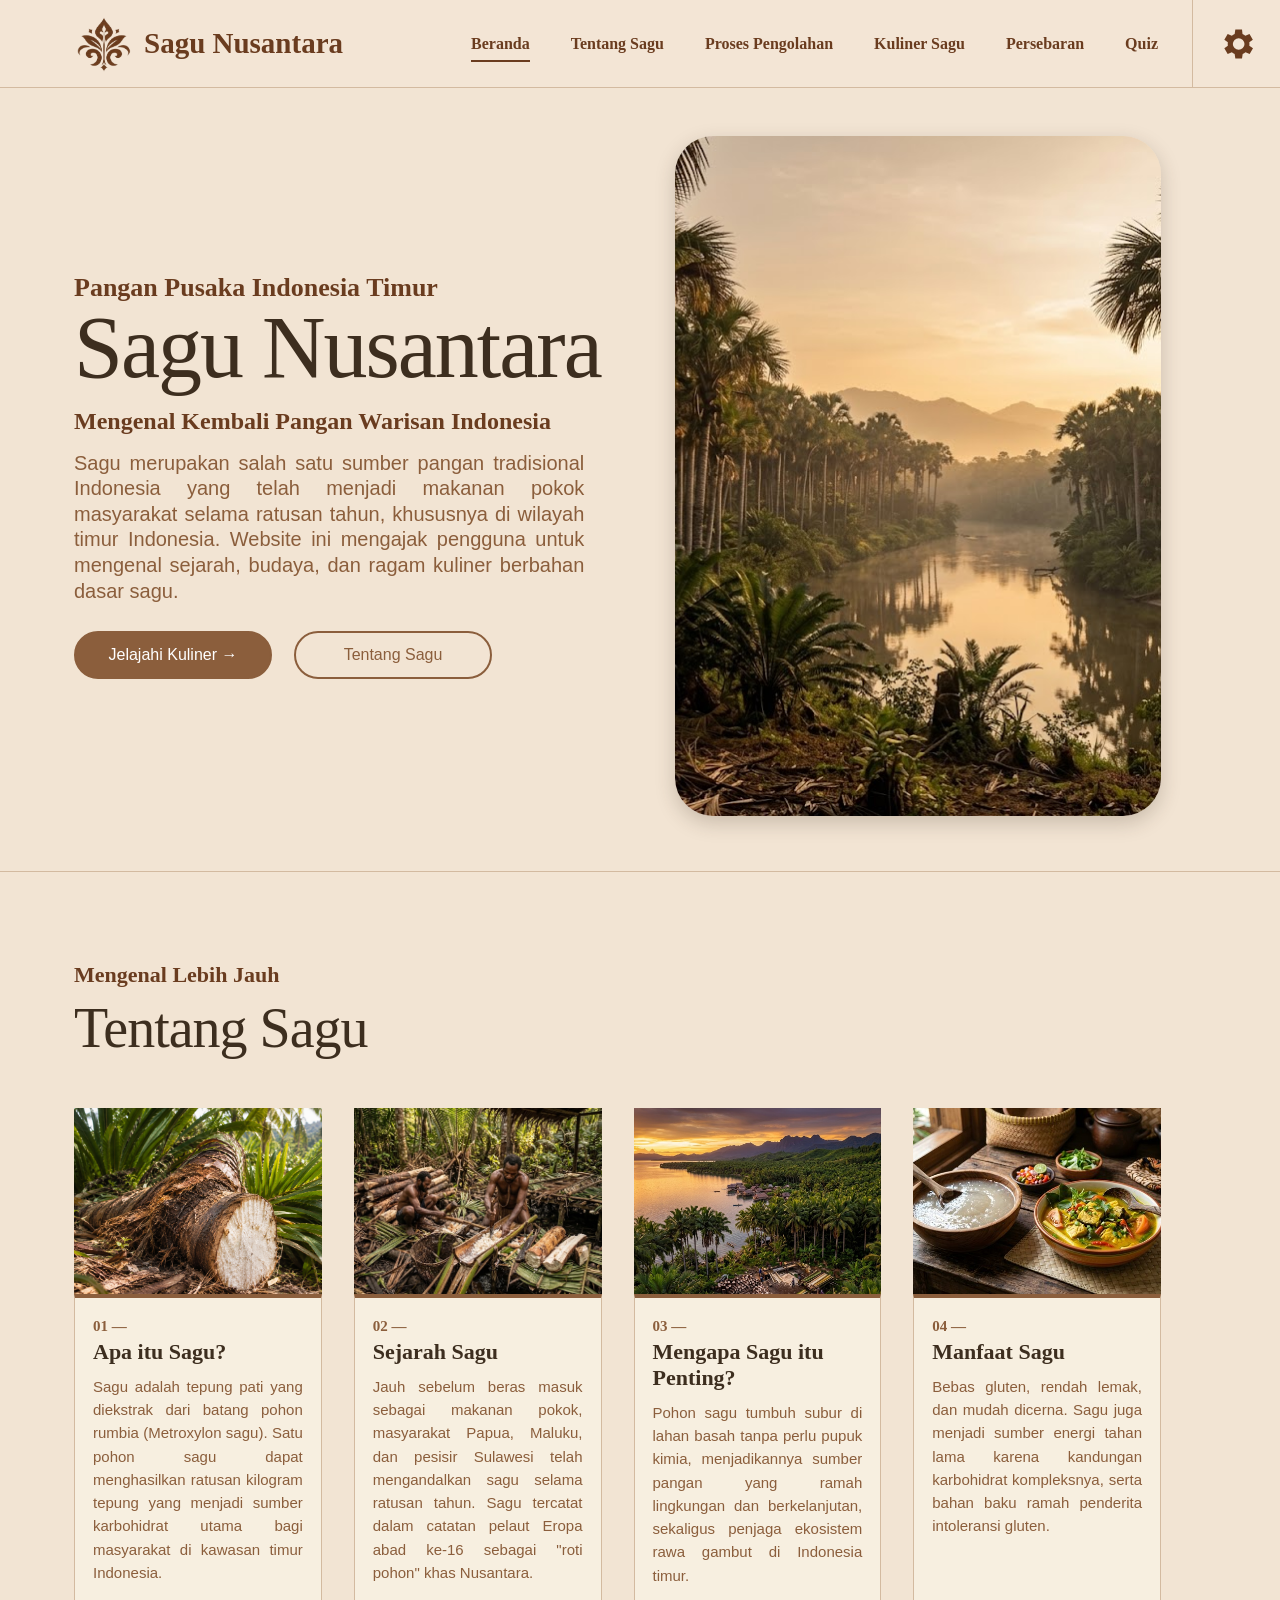
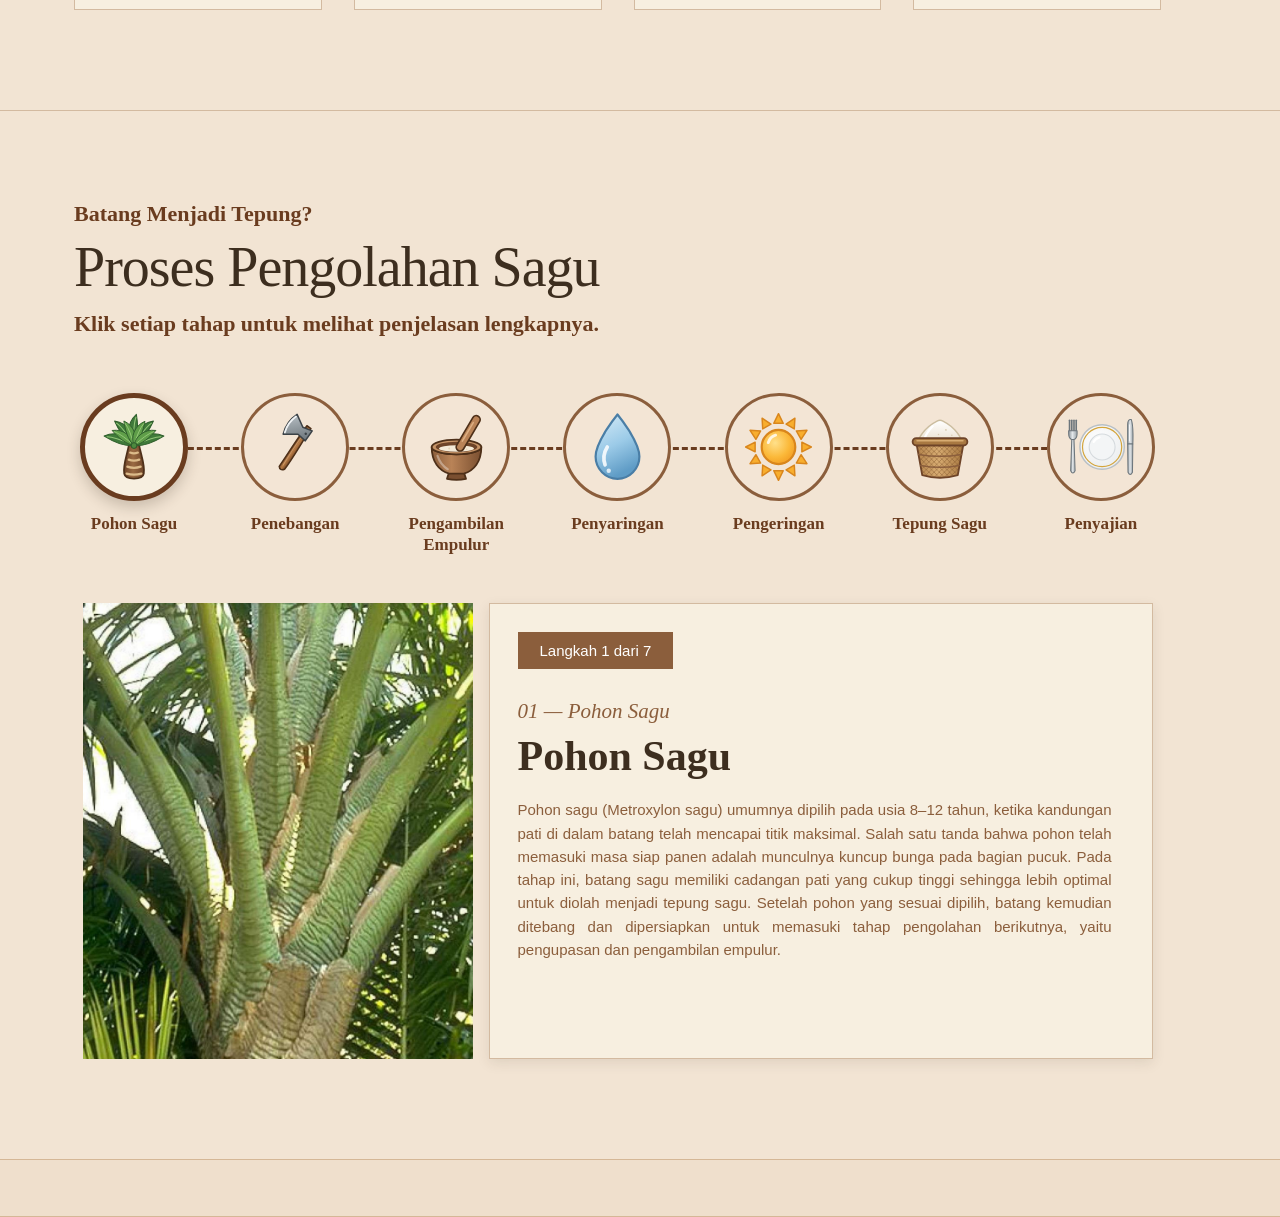
==== commit b51144f7: "Mengganti format ikon dari PNG ke SVG untuk meningkatkan kualitas tampilan dan konsistensi, serta me" ====
--- a/index.html
+++ b/index.html
@@ -137,21 +137,21 @@
                 <div class="proses-steps">
                     <button class="proses-step active" type="button" data-step="0">
                         <span class="proses-step-icon">
-                            <img src="assets/icons/ikon-pohon-sagu.png" alt="">
+                            <img src="assets/icons/ikon-pohon-sagu.svg" alt="">
                         </span>
                         <span class="proses-step-label">Pohon Sagu</span>
                     </button>
 
                     <button class="proses-step" type="button" data-step="1">
                         <span class="proses-step-icon">
-                            <img src="assets/icons/ikon-penebangan.png" alt="">
+                            <img src="assets/icons/ikon-penebangan.svg" alt="">
                         </span>
                         <span class="proses-step-label">Penebangan</span>
                     </button>
 
                     <button class="proses-step" type="button" data-step="2">
                         <span class="proses-step-icon">
-                            <img src="assets/icons/ikon-empulur.png" alt="">
+                            <img src="assets/icons/ikon-empulur.svg" alt="">
                         </span>
                         <span class="proses-step-label">Pengambilan Empulur</span>
                     </button>
@@ -165,21 +165,21 @@
 
                     <button class="proses-step" type="button" data-step="4">
                         <span class="proses-step-icon">
-                            <img src="assets/icons/ikon-pengeringan.png" alt="">
+                            <img src="assets/icons/ikon-pengeringan.svg" alt="">
                         </span>
                         <span class="proses-step-label">Pengeringan</span>
                     </button>
 
                     <button class="proses-step" type="button" data-step="5">
                         <span class="proses-step-icon">
-                            <img src="assets/icons/ikon-tepung-sagu.png" alt="">
+                            <img src="assets/icons/ikon-tepung-sagu.svg" alt="">
                         </span>
                         <span class="proses-step-label">Tepung Sagu</span>
                     </button>
 
                     <button class="proses-step" type="button" data-step="6">
                         <span class="proses-step-icon">
-                            <img src="assets/icons/ikon-penyajian.png" alt="">
+                            <img src="assets/icons/ikon-penyajian.svg" alt="">
                         </span>
                         <span class="proses-step-label">Penyajian</span>
                     </button>
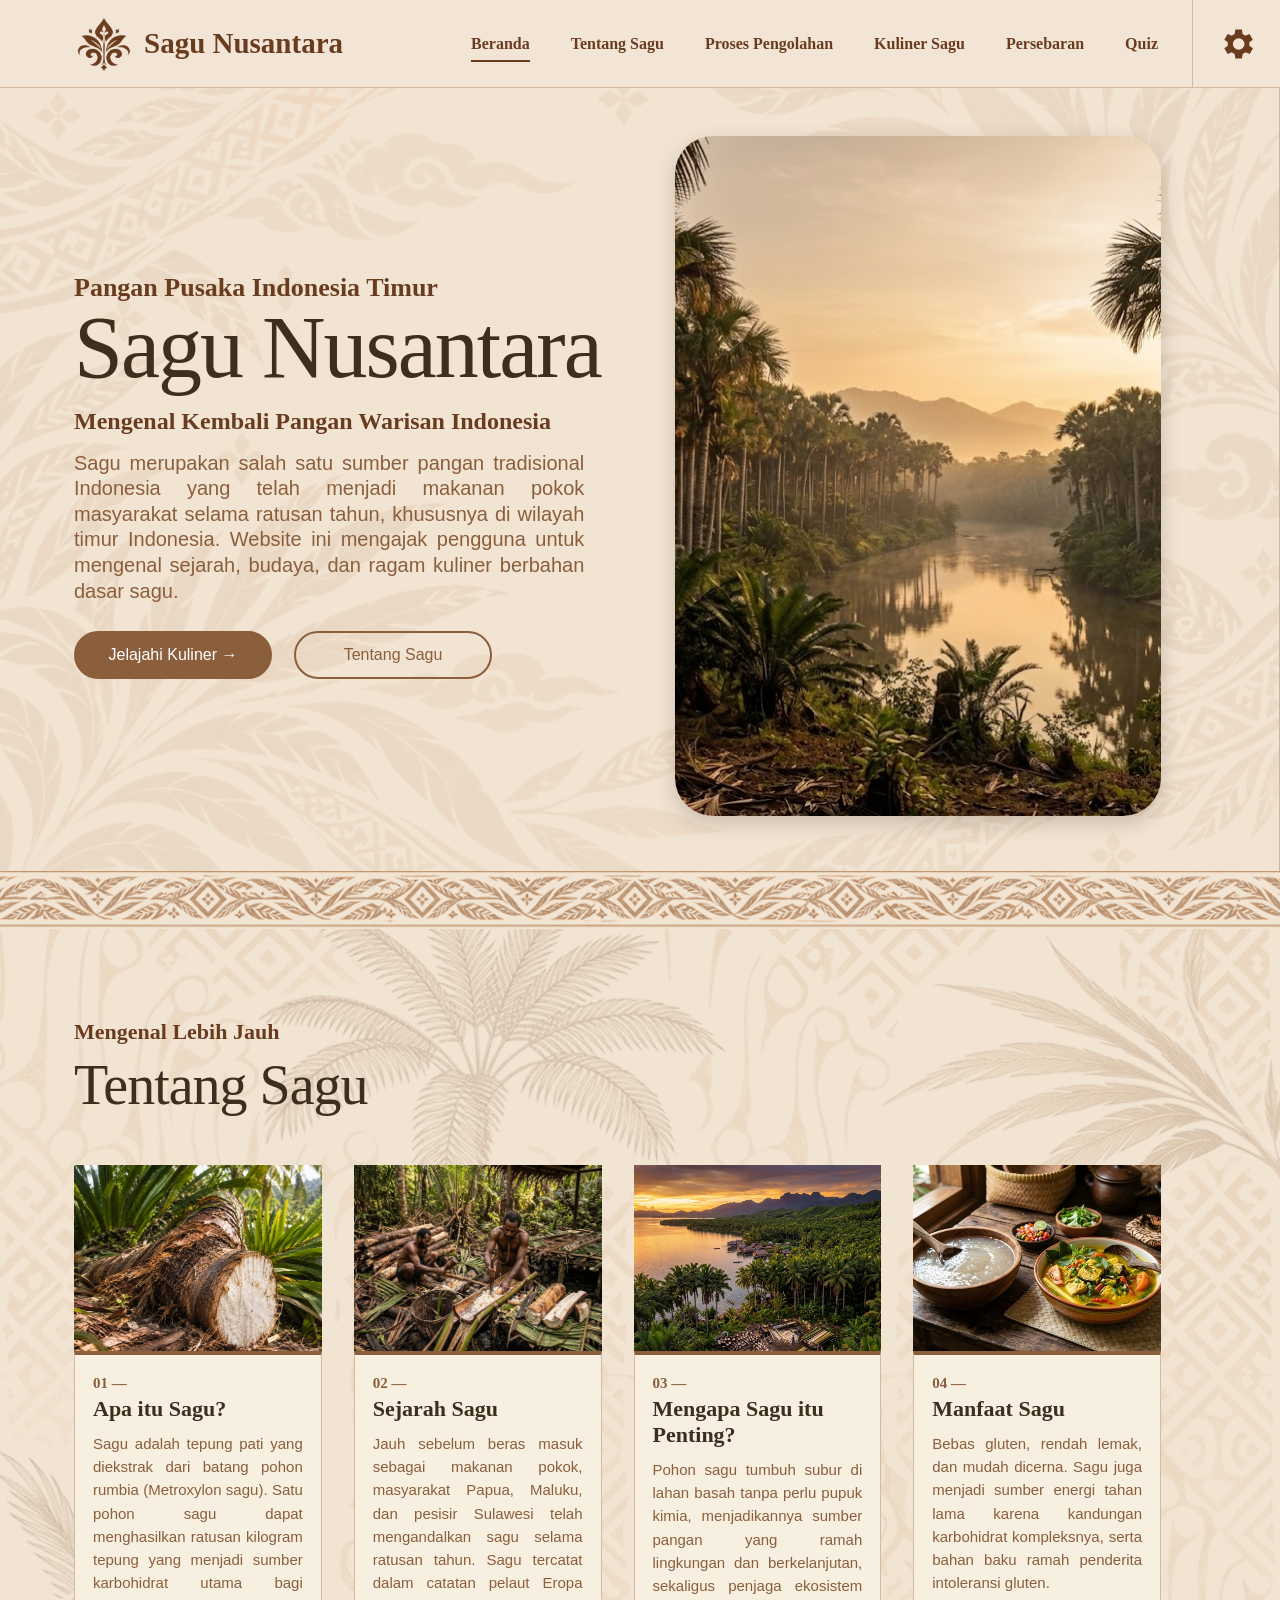
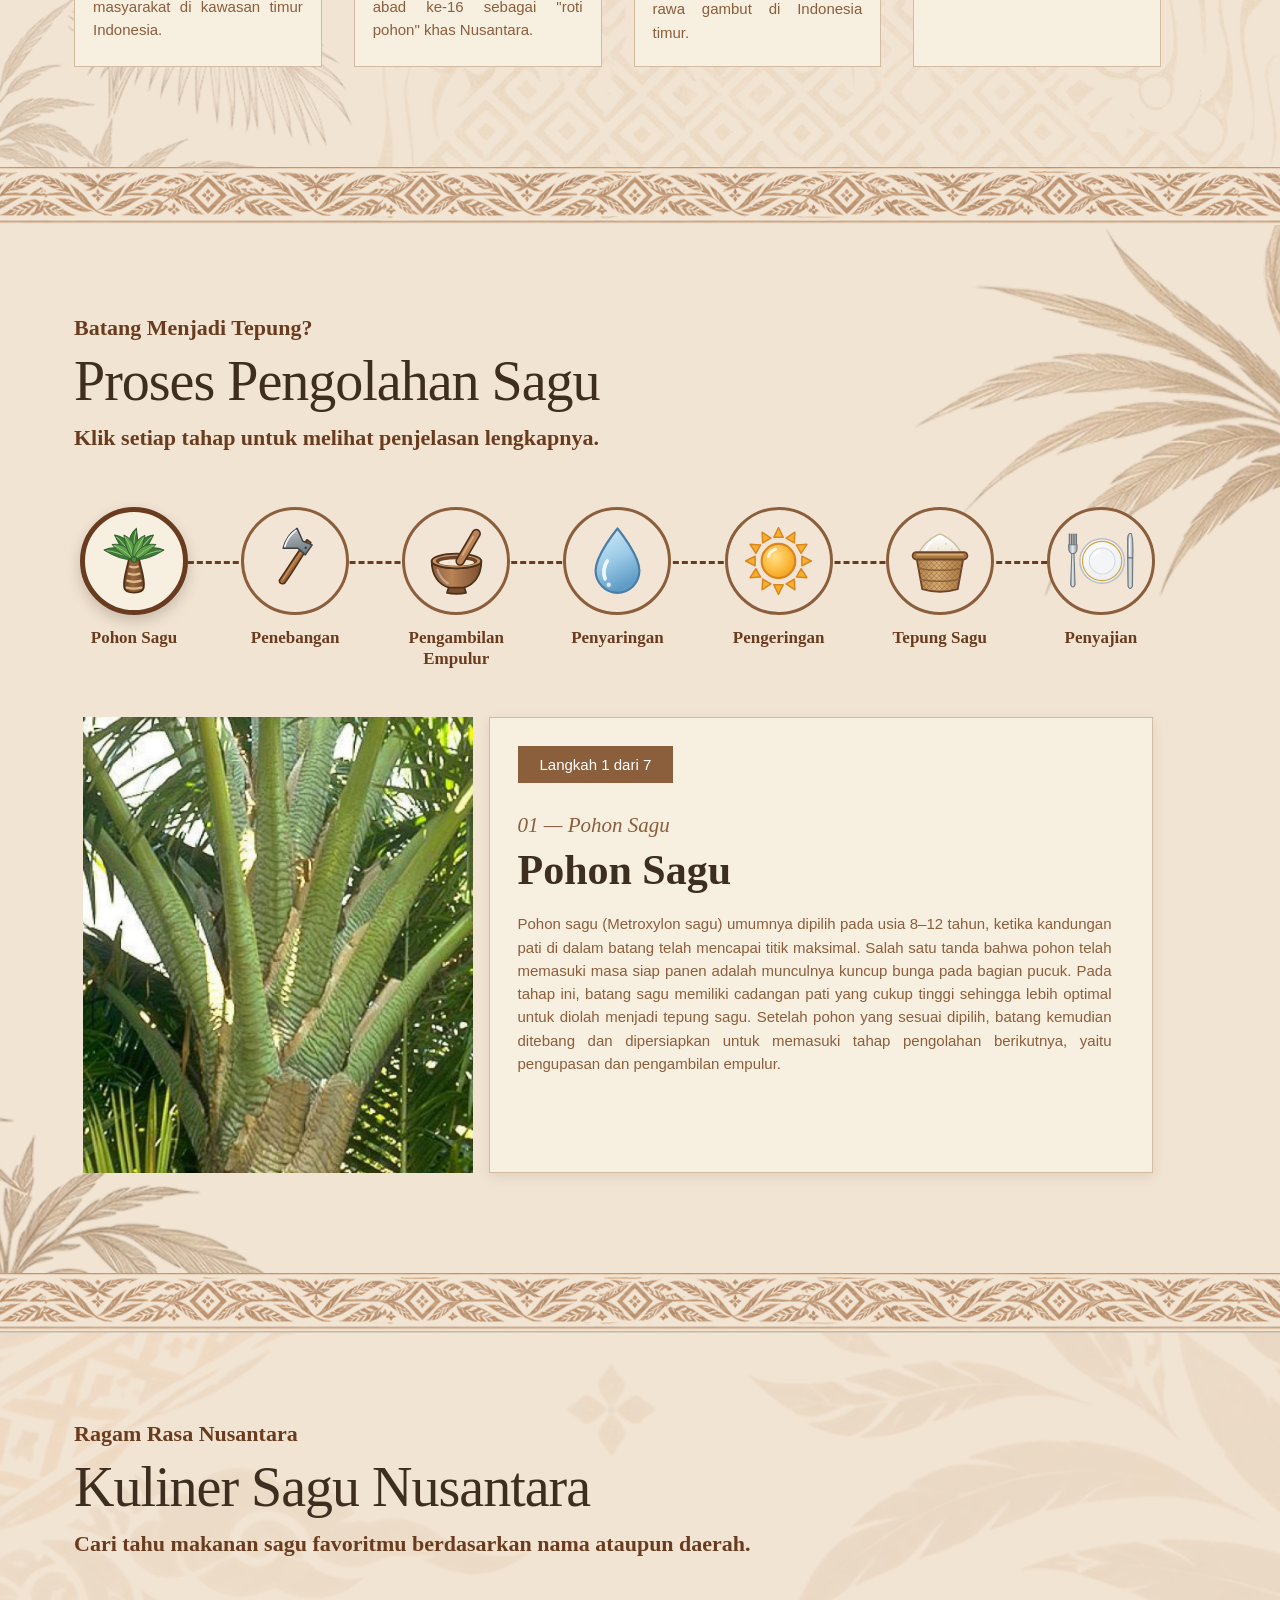
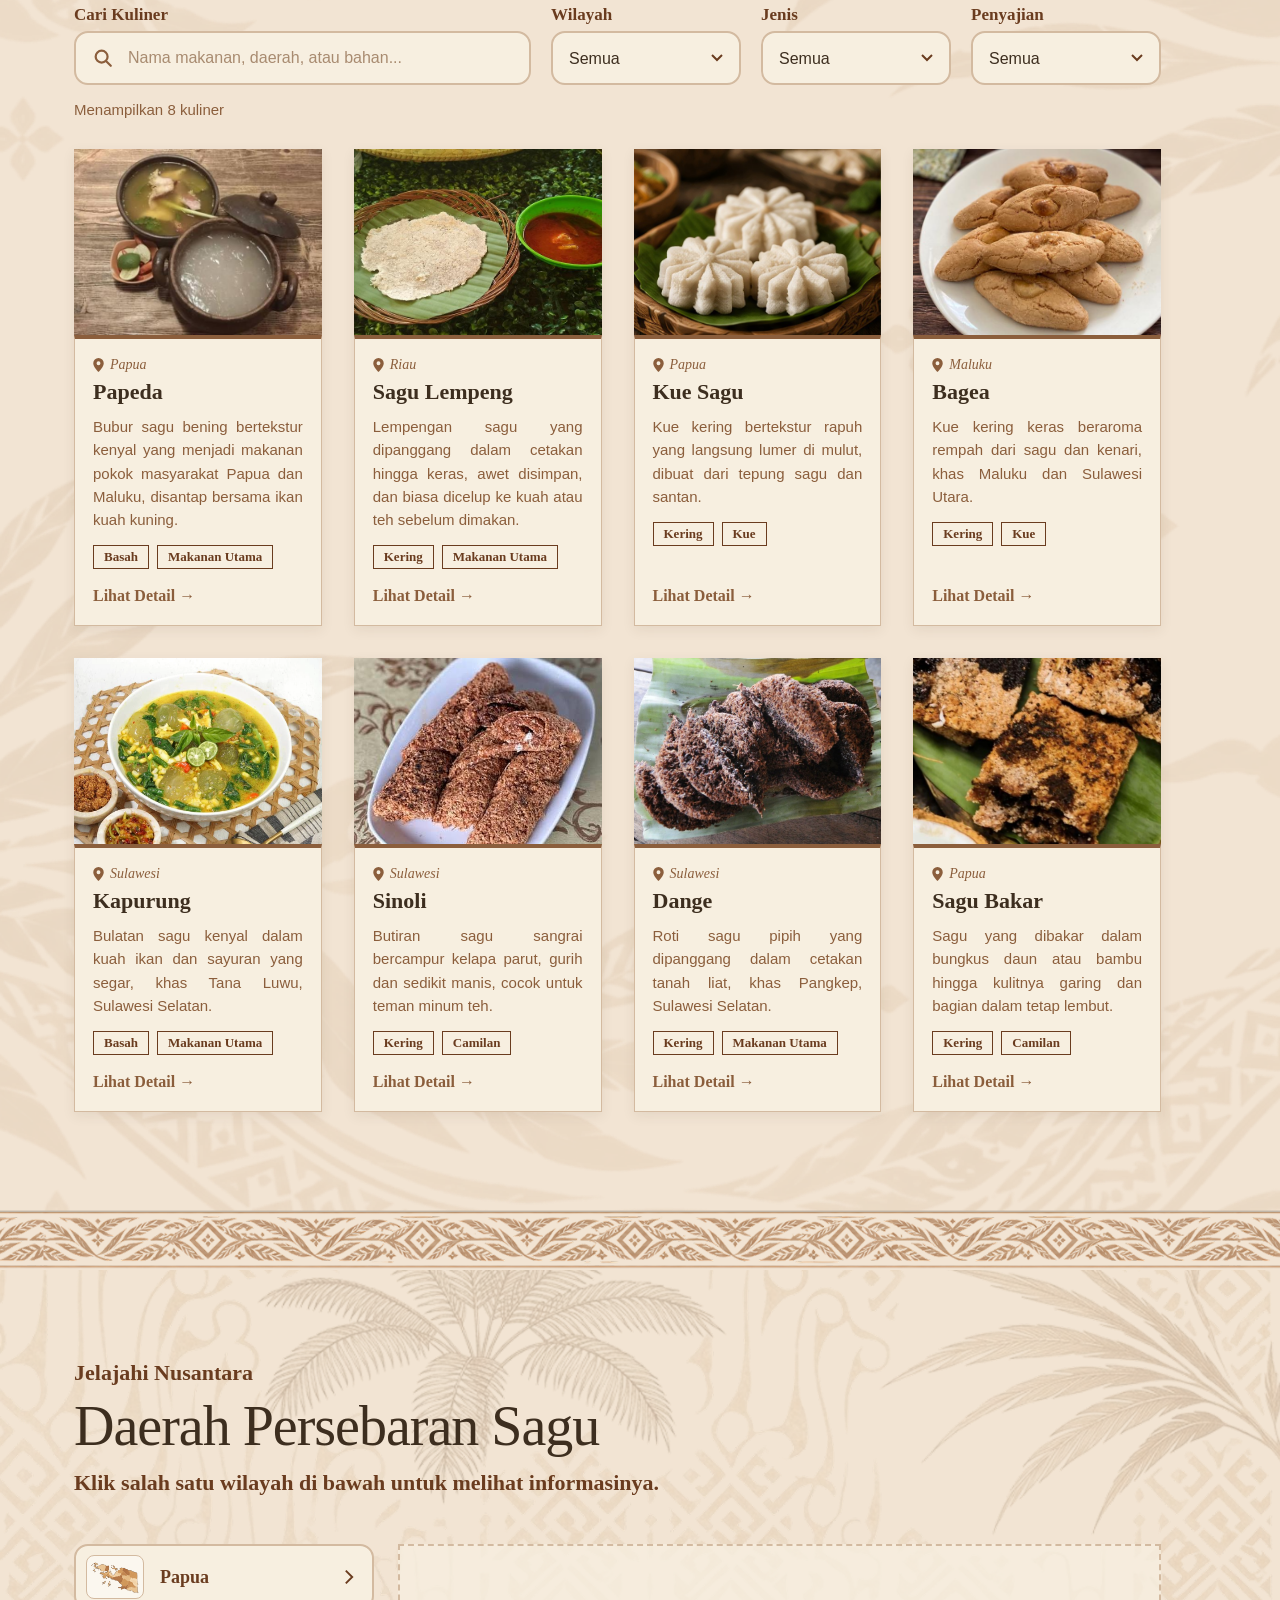
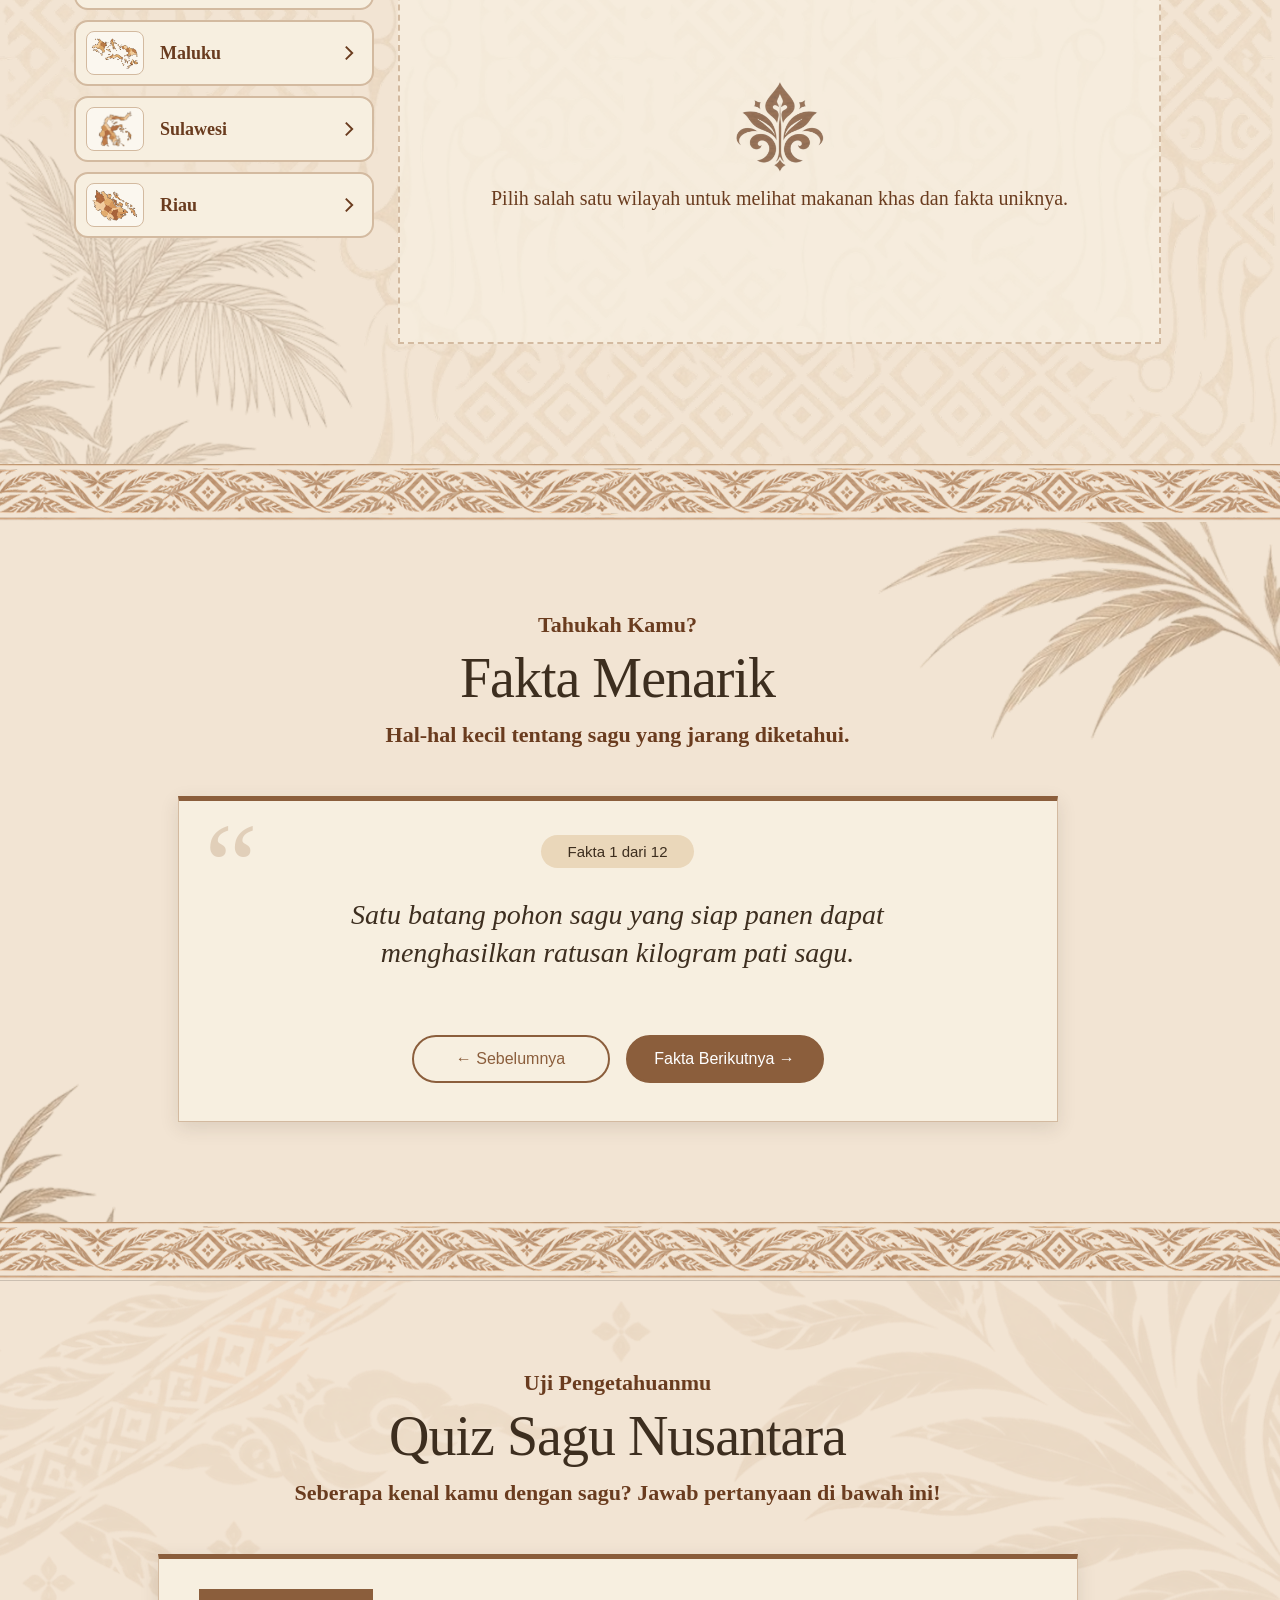
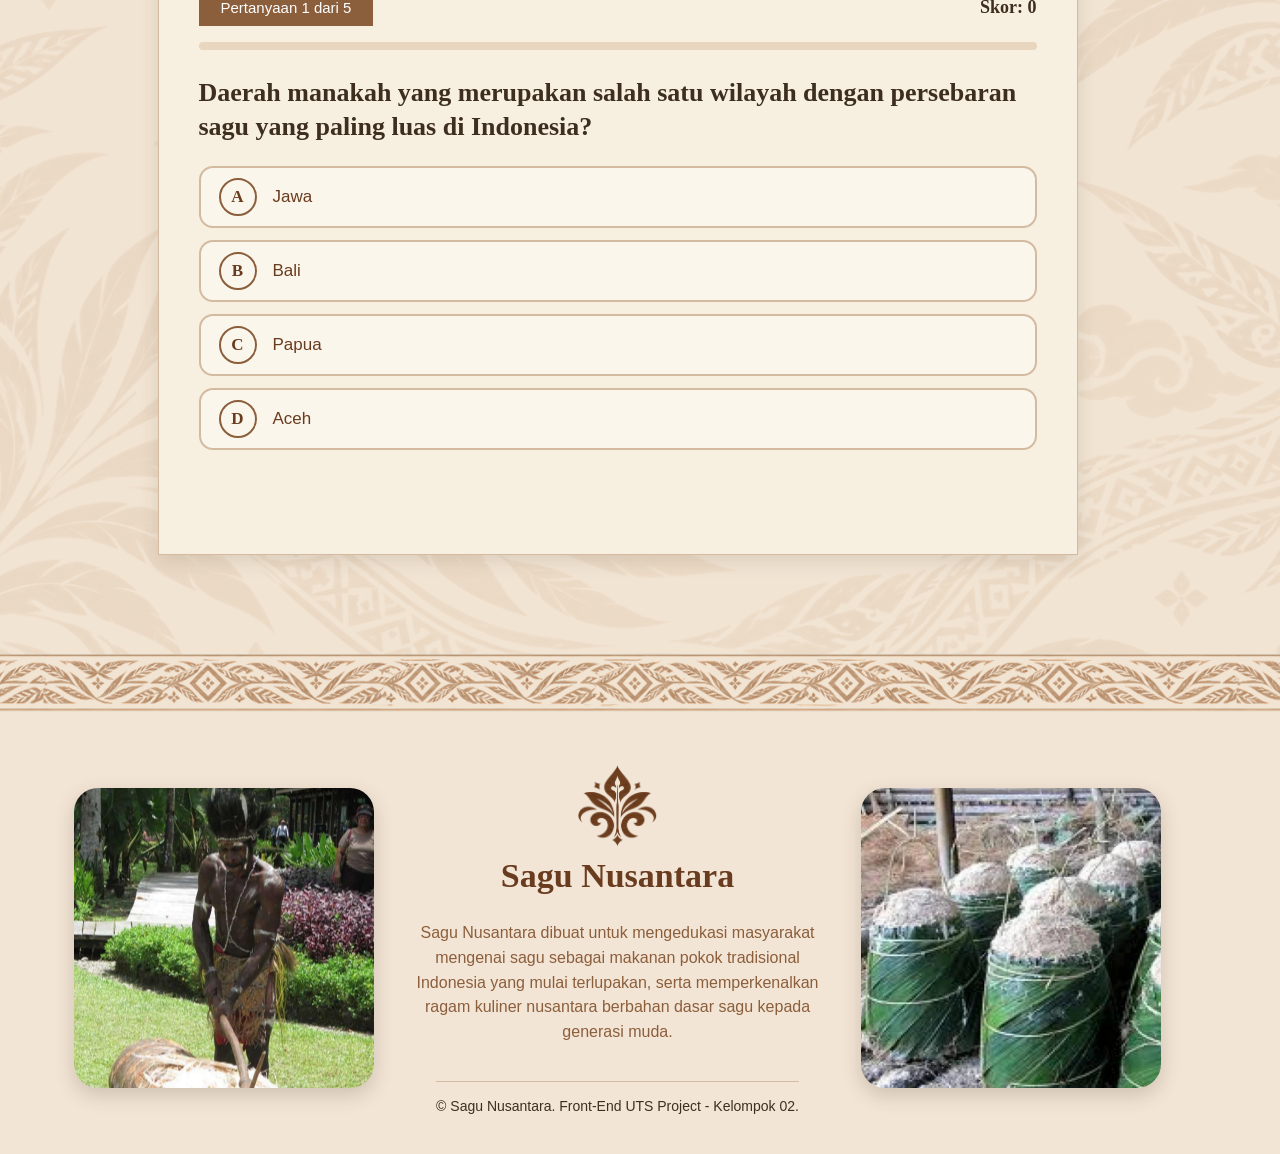
==== commit 7875d742: "feat(all contents): Adding all the contents that was locally done" ====
--- a/index.html
+++ b/index.html
@@ -5,6 +5,8 @@
     <meta name="viewport" content="width=device-width, initial-scale=1.0">
     <title>Sagu Nusantara</title>
     <link rel="stylesheet" href="style.css">
+    <link rel="icon" href="assets/images/logo-sagu.png">
+    <script src="data.js"></script>
 </head>
 
 <body>
@@ -12,7 +14,7 @@
         <div class="navbar">
             <a href="#beranda" class="brand">
                 <img src="assets/images/logo-sagu.png" alt="Logo Sagu Nusantara" class="brand-logo">
-                <span class="brand-name">Sagu Nusantara</span>
+                <span class="brand-name" data-setting="siteName">Sagu Nusantara</span>
             </a>
 
             <nav class="nav-menu">
@@ -24,11 +26,11 @@
                 <a href="#quiz" class="nav-link">Quiz</a>
             </nav>
 
-            <button class="settings-button" type="button" aria-label="Pengaturan">
+            <a href="admin-login.html" class="settings-button" aria-label="Masuk ke dashboard admin" title="Dashboard admin">
                 <svg class="settings-icon" viewBox="0 0 24 24">
                     <path d="M19.4 13a7.8 7.8 0 0 0 0-2l2.1-1.6-2-3.4-2.5 1a8.2 8.2 0 0 0-1.7-1L15 3.3h-4L10.6 6a8.2 8.2 0 0 0-1.7 1L6.4 6l-2 3.4L6.5 11a7.8 7.8 0 0 0 0 2l-2.1 1.6 2 3.4 2.5-1a8.2 8.2 0 0 0 1.7 1l.4 2.7h4l.4-2.7a8.2 8.2 0 0 0 1.7-1l2.5 1 2-3.4L19.4 13zM13 15.5a3.5 3.5 0 1 1 0-7 3.5 3.5 0 0 1 0 7z"/>
                 </svg>
-            </button>
+            </a>
         </div>
     </header>
 
@@ -36,13 +38,13 @@
         <section class="hero" id="beranda">
             <div class="hero-inner">
                 <div class="hero-text">
-                    <p class="hero-eyebrow">Pangan Pusaka Indonesia Timur</p>
-
-                    <h1>Sagu Nusantara</h1>
-
-                    <h2>Mengenal Kembali Pangan Warisan Indonesia</h2>
-
-                    <p class="hero-description">
+                    <p class="hero-eyebrow" data-setting="heroEyebrow">Pangan Pusaka Indonesia Timur</p>
+
+                    <h1 data-setting="siteName">Sagu Nusantara</h1>
+
+                    <h2 data-setting="tagline">Mengenal Kembali Pangan Warisan Indonesia</h2>
+
+                    <p class="hero-description" data-setting="heroDescription">
                         Sagu merupakan salah satu sumber pangan tradisional Indonesia yang telah menjadi
                         makanan pokok masyarakat selama ratusan tahun, khususnya di wilayah timur Indonesia.
                         Website ini mengajak pengguna untuk mengenal sejarah, budaya, dan ragam kuliner
@@ -60,6 +62,8 @@
                 </div>
             </div>
         </section>
+
+        <div class="pembatas" role="presentation"></div>
 
         <section class="tentang" id="tentang-sagu">
             <div class="tentang-inner">
@@ -127,6 +131,8 @@
                 </div>
             </div>
         </section>
+
+        <div class="pembatas" role="presentation"></div>
 
         <section class="proses" id="proses-pengolahan">
             <div class="proses-inner">
@@ -205,9 +211,130 @@
                 </div>
             </div>
         </section>
+
+        <div class="pembatas" role="presentation"></div>
+
+        <section class="kuliner" id="kuliner-sagu">
+            <div class="kuliner-inner">
+                <p class="section-eyebrow">Ragam Rasa Nusantara</p>
+                <h2 class="section-title">Kuliner Sagu Nusantara</h2>
+                <p class="section-subtitle">Cari tahu makanan sagu favoritmu berdasarkan nama ataupun daerah.</p>
+
+                <div class="kuliner-filter">
+                    <div class="kuliner-search">
+                        <label for="kulinerSearch" class="kuliner-label">Cari Kuliner</label>
+                        <div class="kuliner-search-box">
+                            <svg class="kuliner-search-icon" viewBox="0 0 24 24" aria-hidden="true">
+                                <circle cx="10.5" cy="10.5" r="6.5"/>
+                                <path d="m15.5 15.5 5 5"/>
+                            </svg>
+                            <input type="search" id="kulinerSearch" placeholder="Nama makanan, daerah, atau bahan..." autocomplete="off">
+                        </div>
+                    </div>
+
+                    <div class="kuliner-dropdown">
+                        <label for="filterWilayah" class="kuliner-label">Wilayah</label>
+                        <select id="filterWilayah">
+                            <option value="Semua">Semua</option>
+                        </select>
+                    </div>
+
+                    <div class="kuliner-dropdown">
+                        <label for="filterKategori" class="kuliner-label">Jenis</label>
+                        <select id="filterKategori">
+                            <option value="Semua">Semua</option>
+                        </select>
+                    </div>
+
+                    <div class="kuliner-dropdown">
+                        <label for="filterPenyajian" class="kuliner-label">Penyajian</label>
+                        <select id="filterPenyajian">
+                            <option value="Semua">Semua</option>
+                        </select>
+                    </div>
+                </div>
+
+                <p class="kuliner-info" id="kulinerInfo" aria-live="polite"></p>
+
+                <div class="kuliner-grid" id="kulinerGrid"></div>
+            </div>
+        </section>
+
+        <div class="pembatas" role="presentation"></div>
+
+        <section class="persebaran" id="persebaran">
+            <div class="persebaran-inner">
+                <p class="section-eyebrow">Jelajahi Nusantara</p>
+                <h2 class="section-title">Daerah Persebaran Sagu</h2>
+                <p class="section-subtitle">Klik salah satu wilayah di bawah untuk melihat informasinya.</p>
+
+                <div class="persebaran-layout">
+                    <div class="wilayah-list" id="wilayahList" aria-label="Daftar wilayah"></div>
+                    <div class="wilayah-detail" id="wilayahDetail" aria-live="polite"></div>
+                </div>
+            </div>
+        </section>
+
+        <div class="pembatas" role="presentation"></div>
+
+        <section class="fakta" id="fakta-menarik">
+            <div class="fakta-inner">
+                <p class="section-eyebrow">Tahukah Kamu?</p>
+                <h2 class="section-title">Fakta Menarik</h2>
+                <p class="section-subtitle">Hal-hal kecil tentang sagu yang jarang diketahui.</p>
+
+                <div class="fakta-card">
+                    <p class="fakta-counter" id="faktaCounter">Fakta 1 dari 1</p>
+                    <p class="fakta-text" id="faktaText" aria-live="polite"></p>
+                    <div class="fakta-buttons">
+                        <button type="button" class="btn btn-outline" id="faktaPrev">← Sebelumnya</button>
+                        <button type="button" class="btn btn-primary" id="faktaNext">Fakta Berikutnya →</button>
+                    </div>
+                </div>
+            </div>
+        </section>
+
+        <div class="pembatas" role="presentation"></div>
+
+        <section class="quiz" id="quiz">
+            <div class="quiz-inner">
+                <p class="section-eyebrow">Uji Pengetahuanmu</p>
+                <h2 class="section-title">Quiz Sagu Nusantara</h2>
+                <p class="section-subtitle">Seberapa kenal kamu dengan sagu? Jawab pertanyaan di bawah ini!</p>
+
+                <div class="quiz-card" id="quizCard" aria-live="polite"></div>
+            </div>
+        </section>
     </main>
 
-    <div class="bottom-pattern"></div>
+    <div class="pembatas" role="presentation"></div>
+
+    <footer class="footer">
+        <div class="footer-inner">
+            <img class="footer-image" src="assets/images/footer-kiri.jpg" alt="Kebun pohon sagu">
+
+            <div class="footer-center">
+                <a href="#beranda" class="footer-brand">
+                    <img src="assets/images/logo-sagu.png" alt="" class="footer-logo">
+                    <span class="footer-name" data-setting="siteName">Sagu Nusantara</span>
+                </a>
+                <p class="footer-text" data-setting="footerText">
+                    Sagu Nusantara dibuat untuk mengedukasi masyarakat mengenai sagu sebagai makanan pokok
+                    tradisional Indonesia yang mulai terlupakan, serta memperkenalkan ragam kuliner nusantara
+                    berbahan dasar sagu kepada generasi muda.
+                </p>
+                <p class="footer-copy" data-setting="copyright">© Sagu Nusantara. Front-End UTS Project - Kelompok 02.</p>
+            </div>
+
+            <img class="footer-image" src="assets/images/footer-kanan.jpg" alt="Sagu basah dibungkus daun sagu">
+        </div>
+    </footer>
+
+    <dialog class="kuliner-modal" id="kulinerModal" aria-labelledby="kulinerModalTitle">
+        <button type="button" class="kuliner-modal-close" data-close aria-label="Tutup detail">×</button>
+        <div class="kuliner-modal-box" id="kulinerModalBody"></div>
+    </dialog>
+
     <script src="script.js"></script>
 </body>
 </html>
--- a/style.css
+++ b/style.css
@@ -126,6 +126,10 @@
     width: 100%;
     min-height: calc(100vh - 146px);
     background-color: var(--background);
+    background-image: url("assets/images/bg-1.png");
+    background-size: cover;
+    background-position: center;
+    background-repeat: no-repeat;
     overflow: hidden;
 }
 
@@ -239,12 +243,17 @@
     object-position: 40% center;
 }
 
-.bottom-pattern {
+/* pembatas antara halaman pertama sama kedua
+   gambar pembatas.png tingginya 480px tapi pitanya cuma 70px di tengah,
+   jadi gambarnya diperbesar terus diambil bagian tengahnya aja */
+.pembatas {
     width: 100%;
     height: 58px;
-    background-color: #efdfcc;
-    border-top: 1px solid #d5b796;
-    border-bottom: 1px solid #d5b796;
+    background-color: var(--background);
+    background-image: url("assets/images/pembatas.png");
+    background-size: auto calc(58px * 480 / 70);
+    background-position: center;
+    background-repeat: repeat-x;
 }
 
 @media (max-width: 1250px) {
@@ -434,8 +443,9 @@
         border-radius: 28px;
     }
 
-    .bottom-pattern {
+    .pembatas {
         height: 48px;
+        background-size: auto calc(48px * 480 / 70);
     }
 }
 
@@ -446,7 +456,10 @@
 .tentang {
     width: 100%;
     background-color: var(--background);
-    border-top: 1px solid var(--line);
+    background-image: url("assets/images/bg-2.png");
+    background-size: cover;
+    background-position: center top;
+    background-repeat: no-repeat;
 }
 
 .tentang-inner {
@@ -599,7 +612,10 @@
 .proses {
     width: 100%;
     background-color: var(--background);
-    border-top: 1px solid var(--line);
+    background-image: url("assets/images/bg-3.png");
+    background-size: cover;
+    background-position: center;
+    background-repeat: no-repeat;
 }
 
 .proses-inner {
@@ -694,6 +710,10 @@
     border-radius: 8px;
 }
 
+.proses-detail[hidden] {
+    display: none;
+}
+
 .proses-detail {
     max-width: 1070px;
     margin: 0 auto;
@@ -889,3 +909,1105 @@
         font-size: 30px;
     }
 }
+
+/* subjudul kecil di bawah judul section (kuliner sampai quiz) */
+.section-subtitle {
+    margin-top: -36px;
+    margin-bottom: 48px;
+    color: var(--heading);
+    font-family: Georgia, "Times New Roman", serif;
+    font-size: 22px;
+    font-weight: bold;
+}
+
+/* ========== kuliner ========== */
+.kuliner {
+    width: 100%;
+    background-color: var(--background);
+    background-image: url("assets/images/bg-1.png");
+    background-size: cover;
+    background-position: center;
+    background-repeat: no-repeat;
+}
+
+.kuliner-inner {
+    padding: 90px 119px 100px 74px;
+}
+
+.kuliner-filter {
+    display: grid;
+    grid-template-columns: 1fr repeat(3, 190px);
+    gap: 20px;
+    align-items: end;
+    margin-bottom: 16px;
+}
+
+.kuliner-label {
+    display: block;
+    margin-bottom: 6px;
+    color: var(--heading);
+    font-family: Georgia, "Times New Roman", serif;
+    font-size: 17px;
+    font-weight: bold;
+}
+
+.kuliner-search-box {
+    position: relative;
+}
+
+.kuliner-search-icon {
+    position: absolute;
+    top: 50%;
+    left: 18px;
+    width: 22px;
+    height: 22px;
+    transform: translateY(-50%);
+    fill: none;
+    stroke: var(--brown);
+    stroke-width: 2.4;
+    stroke-linecap: round;
+}
+
+.kuliner-search-box input,
+.kuliner-dropdown select {
+    width: 100%;
+    height: 54px;
+    border: 2px solid var(--line);
+    border-radius: 14px;
+    background-color: #f7efe0;
+    color: var(--title);
+    font-family: Arial, Helvetica, sans-serif;
+    font-size: 16px;
+}
+
+.kuliner-search-box input {
+    padding: 0 18px 0 52px;
+}
+
+.kuliner-search-box input::placeholder {
+    color: #a88b70;
+}
+
+.kuliner-dropdown select {
+    appearance: none;
+    padding: 0 40px 0 16px;
+    background-image: url("data:image/svg+xml,%3Csvg xmlns='http://www.w3.org/2000/svg' viewBox='0 0 12 8'%3E%3Cpath d='M1 1l5 5 5-5' fill='none' stroke='%236a3c1f' stroke-width='2'/%3E%3C/svg%3E");
+    background-repeat: no-repeat;
+    background-position: right 16px center;
+    background-size: 12px;
+    cursor: pointer;
+}
+
+.kuliner-search-box input:focus,
+.kuliner-dropdown select:focus {
+    outline: none;
+    border-color: var(--brown);
+    box-shadow: 0 0 0 3px rgba(139, 94, 60, 0.15);
+}
+
+.kuliner-info {
+    min-height: 20px;
+    margin-bottom: 28px;
+    color: var(--brown);
+    font-size: 15px;
+}
+
+.kuliner-grid {
+    display: grid;
+    grid-template-columns: repeat(4, 1fr);
+    gap: 32px;
+    align-items: stretch;
+}
+
+.kuliner-card {
+    display: flex;
+    flex-direction: column;
+    height: 100%;
+    box-shadow: 0 4px 12px rgba(61, 46, 31, 0.08);
+}
+
+.kuliner-card-image {
+    width: 100%;
+    aspect-ratio: 4 / 3;
+    display: block;
+    object-fit: cover;
+    background-color: #e2c9a8;
+}
+
+.kuliner-card-box {
+    flex: 1;
+    display: flex;
+    flex-direction: column;
+    padding: 18px 18px 20px;
+    background-color: #f7efe0;
+    border: 1px solid var(--line);
+    border-top: 4px solid var(--brown);
+}
+
+.kuliner-card-region {
+    display: flex;
+    align-items: center;
+    gap: 6px;
+    color: var(--brown);
+    font-family: Georgia, "Times New Roman", serif;
+    font-size: 14px;
+    font-style: italic;
+}
+
+.kuliner-card-region svg {
+    width: 11px;
+    height: 14px;
+    fill: var(--brown);
+}
+
+.kuliner-card-title {
+    margin: 6px 0 10px;
+    color: var(--title);
+    font-family: Georgia, "Times New Roman", serif;
+    font-size: 22px;
+    font-weight: bold;
+}
+
+.kuliner-card-desc {
+    color: var(--brown);
+    font-size: 15px;
+    line-height: 1.55;
+    text-align: justify;
+}
+
+.kuliner-card-tags {
+    display: flex;
+    flex-wrap: wrap;
+    gap: 8px;
+    margin-top: 14px;
+}
+
+.kuliner-tag {
+    padding: 3px 10px;
+    border: 1.5px solid var(--heading);
+    color: var(--heading);
+    font-family: Georgia, "Times New Roman", serif;
+    font-size: 13px;
+    font-weight: bold;
+}
+
+.kuliner-card-button {
+    align-self: flex-start;
+    margin-top: auto;
+    padding: 18px 0 0;
+    border: none;
+    background: none;
+    color: var(--brown);
+    font-family: Georgia, "Times New Roman", serif;
+    font-size: 16px;
+    font-weight: bold;
+    cursor: pointer;
+}
+
+.kuliner-card-button:hover {
+    color: var(--title);
+    text-decoration: underline;
+    text-underline-offset: 4px;
+}
+
+.kuliner-empty {
+    grid-column: 1 / -1;
+    padding: 46px 20px;
+    border: 2px dashed var(--line);
+    background-color: rgba(247, 239, 224, 0.7);
+    color: var(--heading);
+    font-family: Georgia, "Times New Roman", serif;
+    font-size: 20px;
+    text-align: center;
+}
+
+/* popup detail kuliner */
+.kuliner-modal {
+    width: min(960px, calc(100% - 32px));
+    max-height: calc(100vh - 32px);
+    margin: auto;
+    padding: 0;
+    border: none;
+    background: transparent;
+    overflow: visible;
+}
+
+.kuliner-modal::backdrop {
+    background-color: rgba(61, 46, 31, 0.55);
+}
+
+.kuliner-modal[open] {
+    animation: modal-muncul 0.25s ease;
+}
+
+@keyframes modal-muncul {
+    from { opacity: 0; transform: translateY(12px); }
+    to { opacity: 1; transform: none; }
+}
+
+.kuliner-modal-box {
+    display: grid;
+    grid-template-columns: 360px 1fr;
+    max-height: calc(100vh - 32px);
+    overflow-y: auto;
+    background-color: #f7efe0;
+    background-image: url("assets/images/bg-3.png");
+    background-size: cover;
+    border: 1px solid var(--line);
+    border-top: 5px solid var(--brown);
+    box-shadow: 0 16px 40px rgba(61, 46, 31, 0.3);
+}
+
+.kuliner-modal-image {
+    width: 100%;
+    height: 100%;
+    min-height: 420px;
+    display: block;
+    object-fit: cover;
+    background-color: #e2c9a8;
+}
+
+.kuliner-modal-content {
+    padding: 28px 34px 32px 28px;
+}
+
+.kuliner-modal-region {
+    display: inline-block;
+    margin-bottom: 14px;
+    padding: 8px 18px;
+    background-color: var(--brown);
+    color: #fff;
+    font-size: 14px;
+}
+
+.kuliner-modal-title {
+    margin-bottom: 12px;
+    color: var(--title);
+    font-family: Georgia, "Times New Roman", serif;
+    font-size: 36px;
+    font-weight: bold;
+}
+
+.kuliner-modal-heading,
+.wilayah-heading {
+    margin: 18px 0 8px;
+    padding-bottom: 4px;
+    border-bottom: 1.5px solid var(--line);
+    color: var(--heading);
+    font-family: Georgia, "Times New Roman", serif;
+    font-size: 18px;
+    font-weight: bold;
+}
+
+.kuliner-modal-text,
+.wilayah-text {
+    color: var(--brown);
+    font-size: 15px;
+    line-height: 1.55;
+    text-align: justify;
+}
+
+.chip-list {
+    display: flex;
+    flex-wrap: wrap;
+    gap: 8px;
+}
+
+.chip {
+    padding: 6px 14px;
+    background-color: var(--brown);
+    color: #fff;
+    font-size: 14px;
+}
+
+.kuliner-modal-close {
+    position: absolute;
+    top: -14px;
+    right: -14px;
+    z-index: 2;
+    width: 40px;
+    height: 40px;
+    border: none;
+    border-radius: 50%;
+    background-color: var(--heading);
+    color: #fff;
+    font-size: 24px;
+    line-height: 1;
+    cursor: pointer;
+    box-shadow: 0 3px 10px rgba(61, 46, 31, 0.25);
+}
+
+@media (max-width: 1250px) {
+    .kuliner-inner {
+        padding: 70px 60px 80px;
+    }
+
+    .kuliner-grid {
+        grid-template-columns: repeat(3, 1fr);
+        gap: 26px;
+    }
+
+    .kuliner-filter {
+        grid-template-columns: 1fr repeat(3, 160px);
+    }
+}
+
+@media (max-width: 980px) {
+    .section-subtitle {
+        margin-top: -28px;
+        margin-bottom: 40px;
+        font-size: 18px;
+    }
+
+    .kuliner-inner {
+        padding: 60px 45px 70px;
+    }
+
+    .kuliner-filter {
+        grid-template-columns: repeat(3, 1fr);
+    }
+
+    .kuliner-search {
+        grid-column: 1 / -1;
+    }
+
+    .kuliner-grid {
+        grid-template-columns: repeat(2, 1fr);
+        gap: 28px;
+    }
+
+    .kuliner-modal-box {
+        grid-template-columns: 1fr;
+    }
+
+    .kuliner-modal-image {
+        min-height: 0;
+        height: auto;
+        aspect-ratio: 16 / 10;
+    }
+}
+
+@media (max-width: 650px) {
+    .section-subtitle {
+        margin-top: -20px;
+        margin-bottom: 32px;
+        font-size: 16px;
+    }
+
+    .kuliner-inner {
+        padding: 50px 22px 60px;
+    }
+
+    .kuliner-filter {
+        grid-template-columns: 1fr 1fr;
+        gap: 14px;
+    }
+
+    .kuliner-dropdown:last-child {
+        grid-column: 1 / -1;
+    }
+
+    .kuliner-grid {
+        grid-template-columns: 1fr;
+        gap: 32px;
+    }
+
+    .kuliner-modal-content {
+        padding: 22px 20px 26px;
+    }
+
+    .kuliner-modal-title {
+        font-size: 28px;
+    }
+
+    .kuliner-modal-close {
+        top: -10px;
+        right: -6px;
+    }
+}
+
+/* ========== persebaran ========== */
+.persebaran {
+    width: 100%;
+    background-color: var(--background);
+    background-image: url("assets/images/bg-2.png");
+    background-size: cover;
+    background-position: center;
+    background-repeat: no-repeat;
+}
+
+.persebaran-inner {
+    padding: 90px 119px 100px 74px;
+}
+
+.persebaran-layout {
+    display: grid;
+    grid-template-columns: 300px 1fr;
+    gap: 24px;
+    align-items: start;
+    min-height: 420px;
+}
+
+.wilayah-list {
+    display: flex;
+    flex-direction: column;
+    gap: 10px;
+}
+
+.wilayah-button {
+    display: grid;
+    grid-template-columns: 58px 1fr auto;
+    align-items: center;
+    gap: 16px;
+    min-height: 66px;
+    padding: 8px 18px 8px 10px;
+    border: 2px solid var(--line);
+    border-radius: 14px;
+    background-color: #f7efe0;
+    color: var(--heading);
+    font-family: Georgia, "Times New Roman", serif;
+    font-size: 18px;
+    font-weight: bold;
+    text-align: left;
+    cursor: pointer;
+    transition: 0.2s ease;
+}
+
+.wilayah-button:hover {
+    background-color: #efdfca;
+    transform: translateX(3px);
+}
+
+.wilayah-button.active {
+    border-color: var(--heading);
+    background-color: #e4c9a6;
+    box-shadow: 0 4px 12px rgba(61, 46, 31, 0.15);
+}
+
+.wilayah-map {
+    width: 58px;
+    height: 44px;
+    padding: 3px;
+    border: 1.5px solid var(--line);
+    border-radius: 8px;
+    background-color: #fbf7ef;
+    object-fit: contain;
+}
+
+.wilayah-arrow {
+    width: 10px;
+    height: 16px;
+    fill: none;
+    stroke: var(--heading);
+    stroke-width: 2.4;
+}
+
+.wilayah-detail {
+    display: grid;
+    grid-template-columns: 330px 1fr;
+    gap: 16px;
+    align-items: stretch;
+}
+
+.wilayah-image {
+    width: 100%;
+    height: 100%;
+    min-height: 400px;
+    display: block;
+    object-fit: cover;
+    background-color: #e2c9a8;
+}
+
+.wilayah-box {
+    padding: 26px 34px 30px 26px;
+    background-color: #f7efe0;
+    border: 1px solid var(--line);
+    box-shadow: 0 4px 12px rgba(61, 46, 31, 0.1);
+}
+
+.wilayah-badge {
+    display: inline-block;
+    margin-bottom: 18px;
+    padding: 10px 22px;
+    background-color: var(--brown);
+    color: #fff;
+    font-size: 15px;
+}
+
+.wilayah-title {
+    margin-bottom: 10px;
+    color: var(--title);
+    font-family: Georgia, "Times New Roman", serif;
+    font-size: 40px;
+    font-weight: bold;
+}
+
+/* tampilan awal sebelum ada wilayah yang dipilih */
+.wilayah-empty {
+    grid-column: 1 / -1;
+    min-height: 400px;
+    display: flex;
+    flex-direction: column;
+    align-items: center;
+    justify-content: center;
+    gap: 14px;
+    padding: 30px;
+    border: 2px dashed var(--line);
+    background-color: rgba(247, 239, 224, 0.75);
+    color: var(--heading);
+    font-family: Georgia, "Times New Roman", serif;
+    font-size: 20px;
+    text-align: center;
+}
+
+.wilayah-empty img {
+    width: 90px;
+    opacity: 0.7;
+}
+
+.wilayah-detail.is-changing > * {
+    opacity: 0;
+}
+
+.wilayah-detail > * {
+    transition: opacity 0.2s ease;
+}
+
+@media (max-width: 1250px) {
+    .persebaran-inner {
+        padding: 70px 60px 80px;
+    }
+
+    .persebaran-layout {
+        grid-template-columns: 250px 1fr;
+    }
+
+    .wilayah-detail {
+        grid-template-columns: 1fr;
+    }
+
+    .wilayah-image {
+        min-height: 0;
+        height: auto;
+        aspect-ratio: 16 / 9;
+    }
+
+    .wilayah-title {
+        font-size: 34px;
+    }
+}
+
+@media (max-width: 980px) {
+    .persebaran-inner {
+        padding: 60px 45px 70px;
+    }
+
+    .persebaran-layout {
+        grid-template-columns: 1fr;
+        min-height: 0;
+    }
+
+    /* tombol wilayah jadi bisa digeser ke samping */
+    .wilayah-list {
+        flex-direction: row;
+        overflow-x: auto;
+        padding-bottom: 6px;
+        scrollbar-width: none;
+    }
+
+    .wilayah-list::-webkit-scrollbar {
+        display: none;
+    }
+
+    .wilayah-button {
+        flex: 0 0 210px;
+    }
+
+    .wilayah-button:hover {
+        transform: none;
+    }
+
+    .wilayah-empty {
+        min-height: 240px;
+    }
+}
+
+@media (max-width: 650px) {
+    .persebaran-inner {
+        padding: 50px 22px 60px;
+    }
+
+    .wilayah-box {
+        padding: 22px 20px 26px;
+    }
+
+    .wilayah-title {
+        font-size: 30px;
+    }
+}
+
+/* ========== fakta menarik ========== */
+.fakta {
+    width: 100%;
+    background-color: var(--background);
+    background-image: url("assets/images/bg-3.png");
+    background-size: cover;
+    background-position: center;
+    background-repeat: no-repeat;
+}
+
+.fakta-inner {
+    padding: 90px 119px 100px 74px;
+    text-align: center;
+}
+
+.fakta-card {
+    position: relative;
+    max-width: 880px;
+    margin: 0 auto;
+    padding: 34px 48px 38px;
+    background-color: #f7efe0;
+    border: 1px solid var(--line);
+    border-top: 5px solid var(--brown);
+    box-shadow: 0 6px 18px rgba(61, 46, 31, 0.12);
+}
+
+/* tanda kutip gede di pojok kartu */
+.fakta-card::before {
+    content: "\201C";
+    position: absolute;
+    top: 6px;
+    left: 26px;
+    color: var(--line);
+    font-family: Georgia, "Times New Roman", serif;
+    font-size: 120px;
+    line-height: 1;
+    opacity: 0.6;
+}
+
+.fakta-counter {
+    display: inline-block;
+    padding: 8px 26px;
+    border-radius: 25px;
+    background-color: #ead7ba;
+    color: var(--title);
+    font-size: 15px;
+}
+
+.fakta-text {
+    min-height: 3.9em;
+    max-width: 640px;
+    margin: 28px auto 30px;
+    color: var(--title);
+    font-family: Georgia, "Times New Roman", serif;
+    font-size: 28px;
+    font-style: italic;
+    line-height: 1.35;
+    transition: opacity 0.2s ease, transform 0.2s ease;
+}
+
+.fakta-text.is-changing {
+    opacity: 0;
+    transform: translateY(8px);
+}
+
+.fakta-buttons {
+    display: flex;
+    justify-content: center;
+    gap: 16px;
+}
+
+.fakta-buttons .btn,
+.quiz-card .btn {
+    cursor: pointer;
+    font-family: Arial, Helvetica, sans-serif;
+}
+
+@media (max-width: 1250px) {
+    .fakta-inner {
+        padding: 70px 60px 80px;
+    }
+}
+
+@media (max-width: 980px) {
+    .fakta-inner {
+        padding: 60px 45px 70px;
+    }
+
+    .fakta-text {
+        font-size: 24px;
+    }
+}
+
+@media (max-width: 650px) {
+    .fakta-inner {
+        padding: 50px 22px 60px;
+    }
+
+    .fakta-card {
+        padding: 28px 20px 26px;
+    }
+
+    .fakta-card::before {
+        font-size: 80px;
+        left: 12px;
+    }
+
+    .fakta-text {
+        font-size: 20px;
+    }
+
+    .fakta-buttons {
+        flex-direction: column-reverse;
+        align-items: center;
+        gap: 12px;
+    }
+}
+
+/* ========== quiz ========== */
+.quiz {
+    width: 100%;
+    background-color: var(--background);
+    background-image: url("assets/images/bg-1.png");
+    background-size: cover;
+    background-position: center;
+    background-repeat: no-repeat;
+}
+
+.quiz-inner {
+    padding: 90px 119px 100px 74px;
+    text-align: center;
+}
+
+.quiz-card {
+    max-width: 920px;
+    margin: 0 auto;
+    padding: 30px 40px 34px;
+    background-color: #f7efe0;
+    border: 1px solid var(--line);
+    border-top: 5px solid var(--brown);
+    box-shadow: 0 6px 18px rgba(61, 46, 31, 0.12);
+    text-align: left;
+}
+
+.quiz-top {
+    display: flex;
+    justify-content: space-between;
+    align-items: center;
+    gap: 16px;
+}
+
+.quiz-badge {
+    padding: 10px 22px;
+    background-color: var(--brown);
+    color: #fff;
+    font-size: 15px;
+}
+
+.quiz-score {
+    color: var(--title);
+    font-family: Georgia, "Times New Roman", serif;
+    font-size: 18px;
+    font-weight: bold;
+}
+
+.quiz-progress {
+    height: 8px;
+    margin-top: 16px;
+    border-radius: 10px;
+    background-color: #e8d6bf;
+    overflow: hidden;
+}
+
+.quiz-progress span {
+    display: block;
+    height: 100%;
+    background-color: var(--brown);
+    transition: width 0.3s ease;
+}
+
+.quiz-question {
+    margin: 26px 0 22px;
+    color: var(--title);
+    font-family: Georgia, "Times New Roman", serif;
+    font-size: 26px;
+    font-weight: bold;
+    line-height: 1.3;
+}
+
+.quiz-options {
+    display: flex;
+    flex-direction: column;
+    gap: 12px;
+}
+
+.quiz-option {
+    display: flex;
+    align-items: center;
+    gap: 16px;
+    width: 100%;
+    min-height: 62px;
+    padding: 10px 18px;
+    border: 2px solid var(--line);
+    border-radius: 14px;
+    background-color: #fbf6ec;
+    color: var(--heading);
+    font-family: Arial, Helvetica, sans-serif;
+    font-size: 17px;
+    text-align: left;
+    cursor: pointer;
+    transition: 0.2s ease;
+}
+
+.quiz-option:hover:not(:disabled) {
+    border-color: var(--brown);
+    background-color: #f3e5d2;
+}
+
+.quiz-option:disabled {
+    cursor: default;
+}
+
+.quiz-letter {
+    flex: none;
+    display: flex;
+    align-items: center;
+    justify-content: center;
+    width: 38px;
+    height: 38px;
+    border: 2px solid var(--brown);
+    border-radius: 50%;
+    font-family: Georgia, "Times New Roman", serif;
+    font-weight: bold;
+}
+
+.quiz-option.benar {
+    border-color: #5f9a4c;
+    background-color: #d7ecc9;
+    color: #2f5b22;
+}
+
+.quiz-option.benar .quiz-letter {
+    border-color: #5f9a4c;
+    background-color: #5f9a4c;
+    color: #fff;
+}
+
+.quiz-option.salah {
+    border-color: #b5483a;
+    background-color: #f5d3cc;
+    color: #86301f;
+}
+
+.quiz-option.salah .quiz-letter {
+    border-color: #b5483a;
+    background-color: #b5483a;
+    color: #fff;
+}
+
+.quiz-bottom {
+    display: flex;
+    justify-content: space-between;
+    align-items: center;
+    gap: 16px;
+    min-height: 48px;
+    margin-top: 22px;
+}
+
+.quiz-feedback {
+    color: var(--title);
+    font-size: 15px;
+    font-weight: bold;
+}
+
+.quiz-result {
+    padding: 20px 0 6px;
+    text-align: center;
+}
+
+.quiz-result-label {
+    color: var(--heading);
+    font-family: Georgia, "Times New Roman", serif;
+    font-size: 22px;
+    font-weight: bold;
+}
+
+.quiz-result-score {
+    color: var(--title);
+    font-family: Georgia, "Times New Roman", serif;
+    font-size: 96px;
+    line-height: 1.1;
+}
+
+.quiz-result-score small {
+    font-size: 34px;
+    color: var(--brown);
+}
+
+.quiz-result-text {
+    max-width: 480px;
+    margin: 10px auto 26px;
+    color: var(--brown);
+    font-size: 17px;
+    line-height: 1.5;
+}
+
+.quiz-result .btn {
+    display: inline-flex;
+}
+
+@media (max-width: 1250px) {
+    .quiz-inner {
+        padding: 70px 60px 80px;
+    }
+}
+
+@media (max-width: 980px) {
+    .quiz-inner {
+        padding: 60px 45px 70px;
+    }
+
+    .quiz-question {
+        font-size: 22px;
+    }
+}
+
+@media (max-width: 650px) {
+    .quiz-inner {
+        padding: 50px 22px 60px;
+    }
+
+    .quiz-card {
+        padding: 24px 18px 26px;
+    }
+
+    .quiz-question {
+        font-size: 19px;
+    }
+
+    .quiz-option {
+        font-size: 15px;
+        min-height: 54px;
+    }
+
+    .quiz-bottom {
+        flex-direction: column;
+        align-items: stretch;
+        text-align: center;
+    }
+
+    .quiz-bottom .btn {
+        width: 100%;
+        max-width: none;
+    }
+
+    .quiz-result-score {
+        font-size: 72px;
+    }
+}
+
+/* ========== footer ========== */
+.footer {
+    width: 100%;
+    background-color: var(--navbar);
+}
+
+.footer-inner {
+    display: grid;
+    grid-template-columns: 300px 1fr 300px;
+    align-items: center;
+    gap: 40px;
+    padding: 50px 119px 40px 74px;
+}
+
+.footer-image {
+    width: 100%;
+    aspect-ratio: 1 / 1;
+    display: block;
+    object-fit: cover;
+    border-radius: 24px;
+    box-shadow: 0 7px 20px rgba(61, 46, 31, 0.2);
+}
+
+.footer-center {
+    display: flex;
+    flex-direction: column;
+    align-items: center;
+    text-align: center;
+}
+
+.footer-brand {
+    display: flex;
+    flex-direction: column;
+    align-items: center;
+    gap: 10px;
+    text-decoration: none;
+}
+
+.footer-logo {
+    width: 84px;
+    height: 84px;
+    object-fit: contain;
+}
+
+.footer-name {
+    color: var(--heading);
+    font-family: Georgia, "Times New Roman", serif;
+    font-size: 34px;
+    font-weight: bold;
+}
+
+.footer-text {
+    max-width: 460px;
+    margin-top: 26px;
+    color: var(--brown);
+    font-size: 16px;
+    line-height: 1.55;
+}
+
+.footer-copy {
+    margin-top: 36px;
+    padding-top: 16px;
+    border-top: 1px solid var(--line);
+    color: var(--title);
+    font-size: 14px;
+}
+
+@media (max-width: 1250px) {
+    .footer-inner {
+        grid-template-columns: 220px 1fr 220px;
+        padding: 45px 60px 35px;
+    }
+}
+
+@media (max-width: 980px) {
+    .footer-inner {
+        grid-template-columns: 1fr 1fr;
+        padding: 45px 45px 35px;
+    }
+
+    .footer-center {
+        grid-column: 1 / -1;
+        grid-row: 1;
+    }
+}
+
+@media (max-width: 650px) {
+    .footer-inner {
+        gap: 20px;
+        padding: 40px 22px 30px;
+    }
+
+    .footer-image {
+        border-radius: 16px;
+    }
+
+    .footer-name {
+        font-size: 28px;
+    }
+}
+
+/* tombol .btn pake display flex, jadi atribut hidden nya harus dipaksa */
+.quiz-bottom .btn[hidden] {
+    display: none;
+}
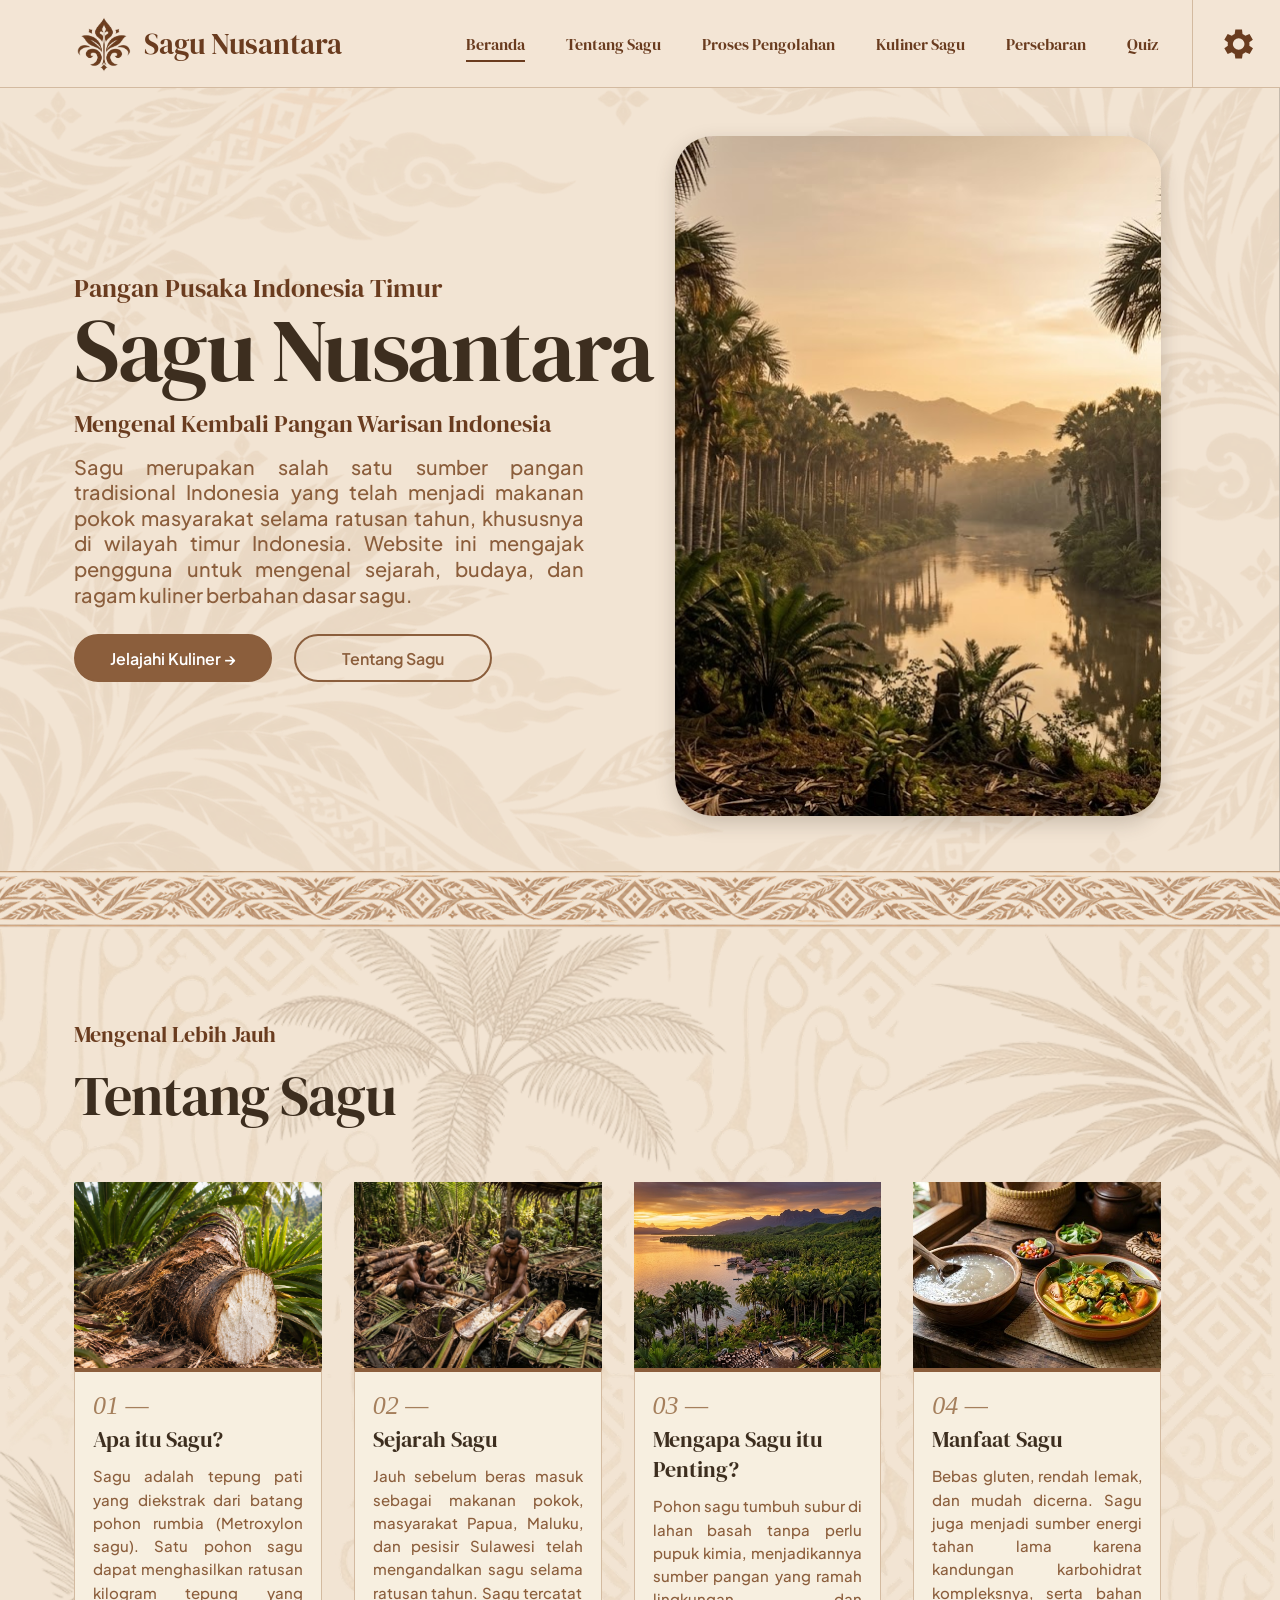
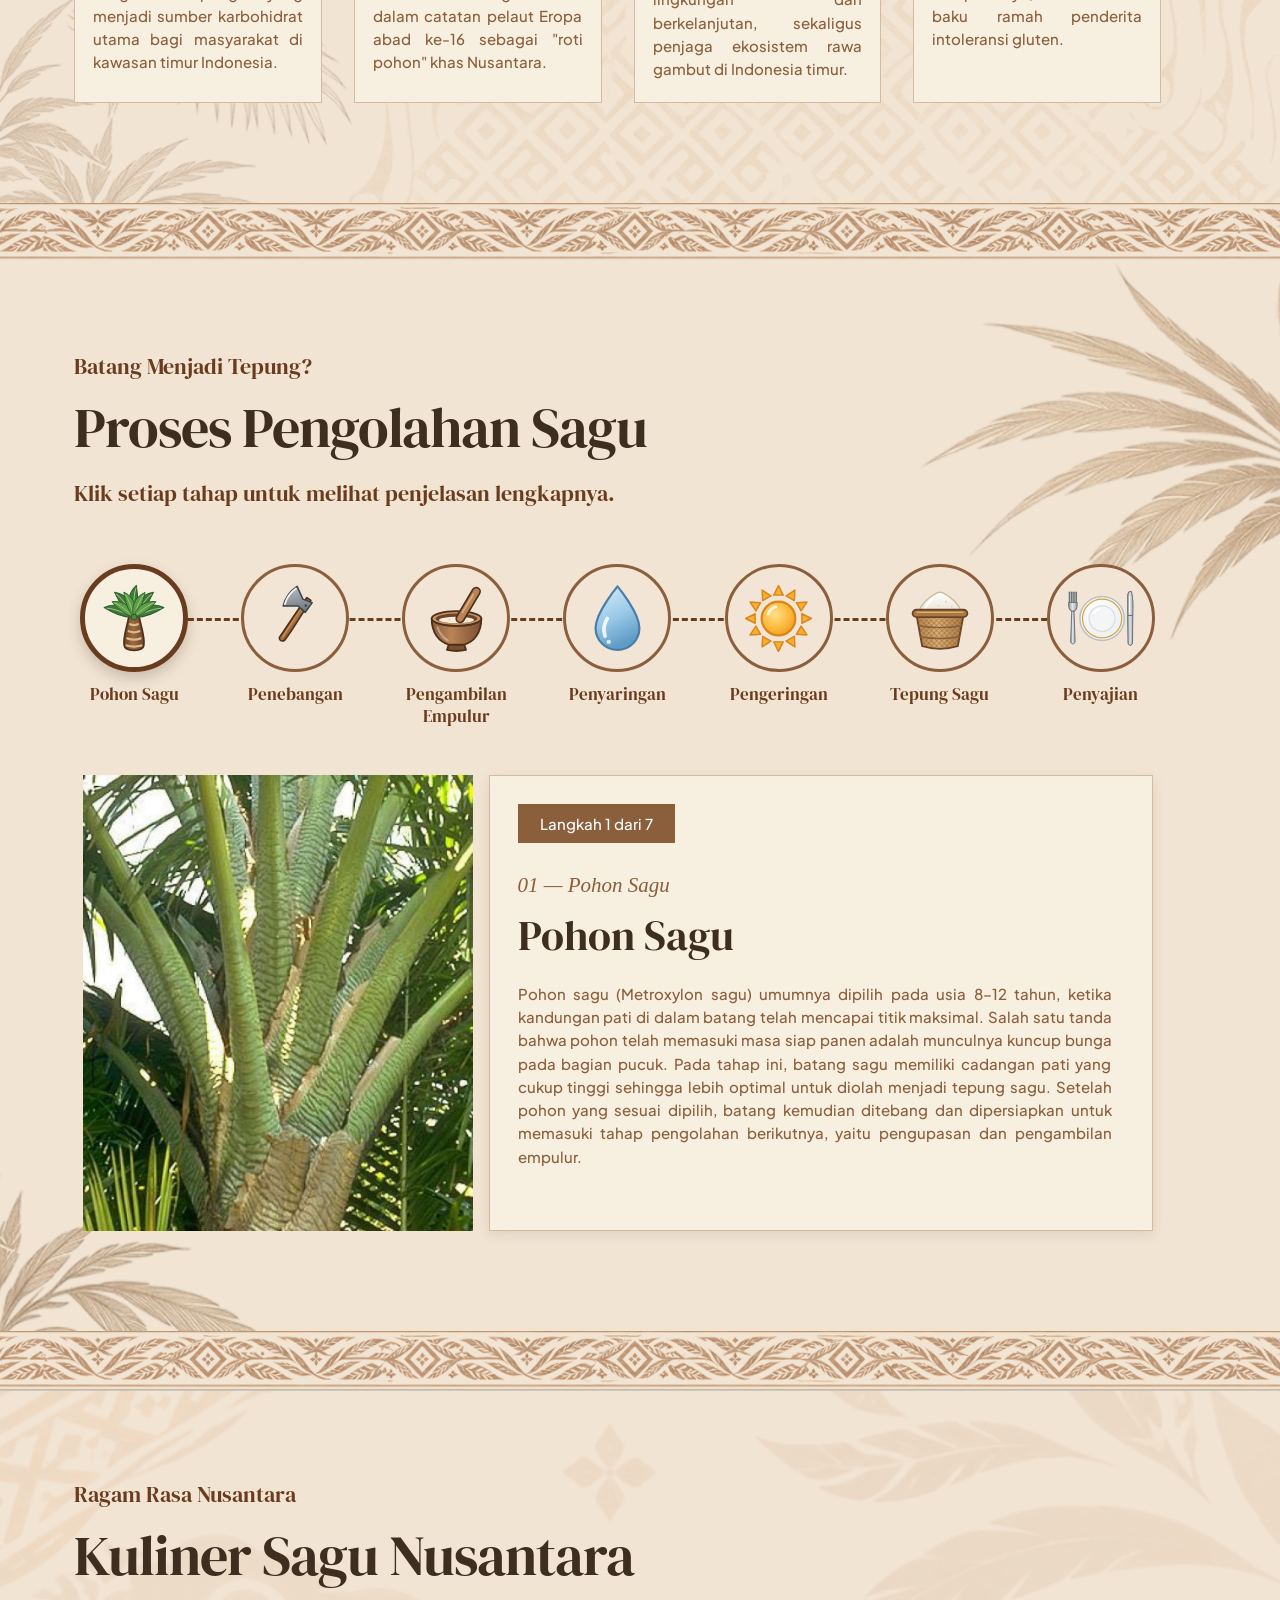
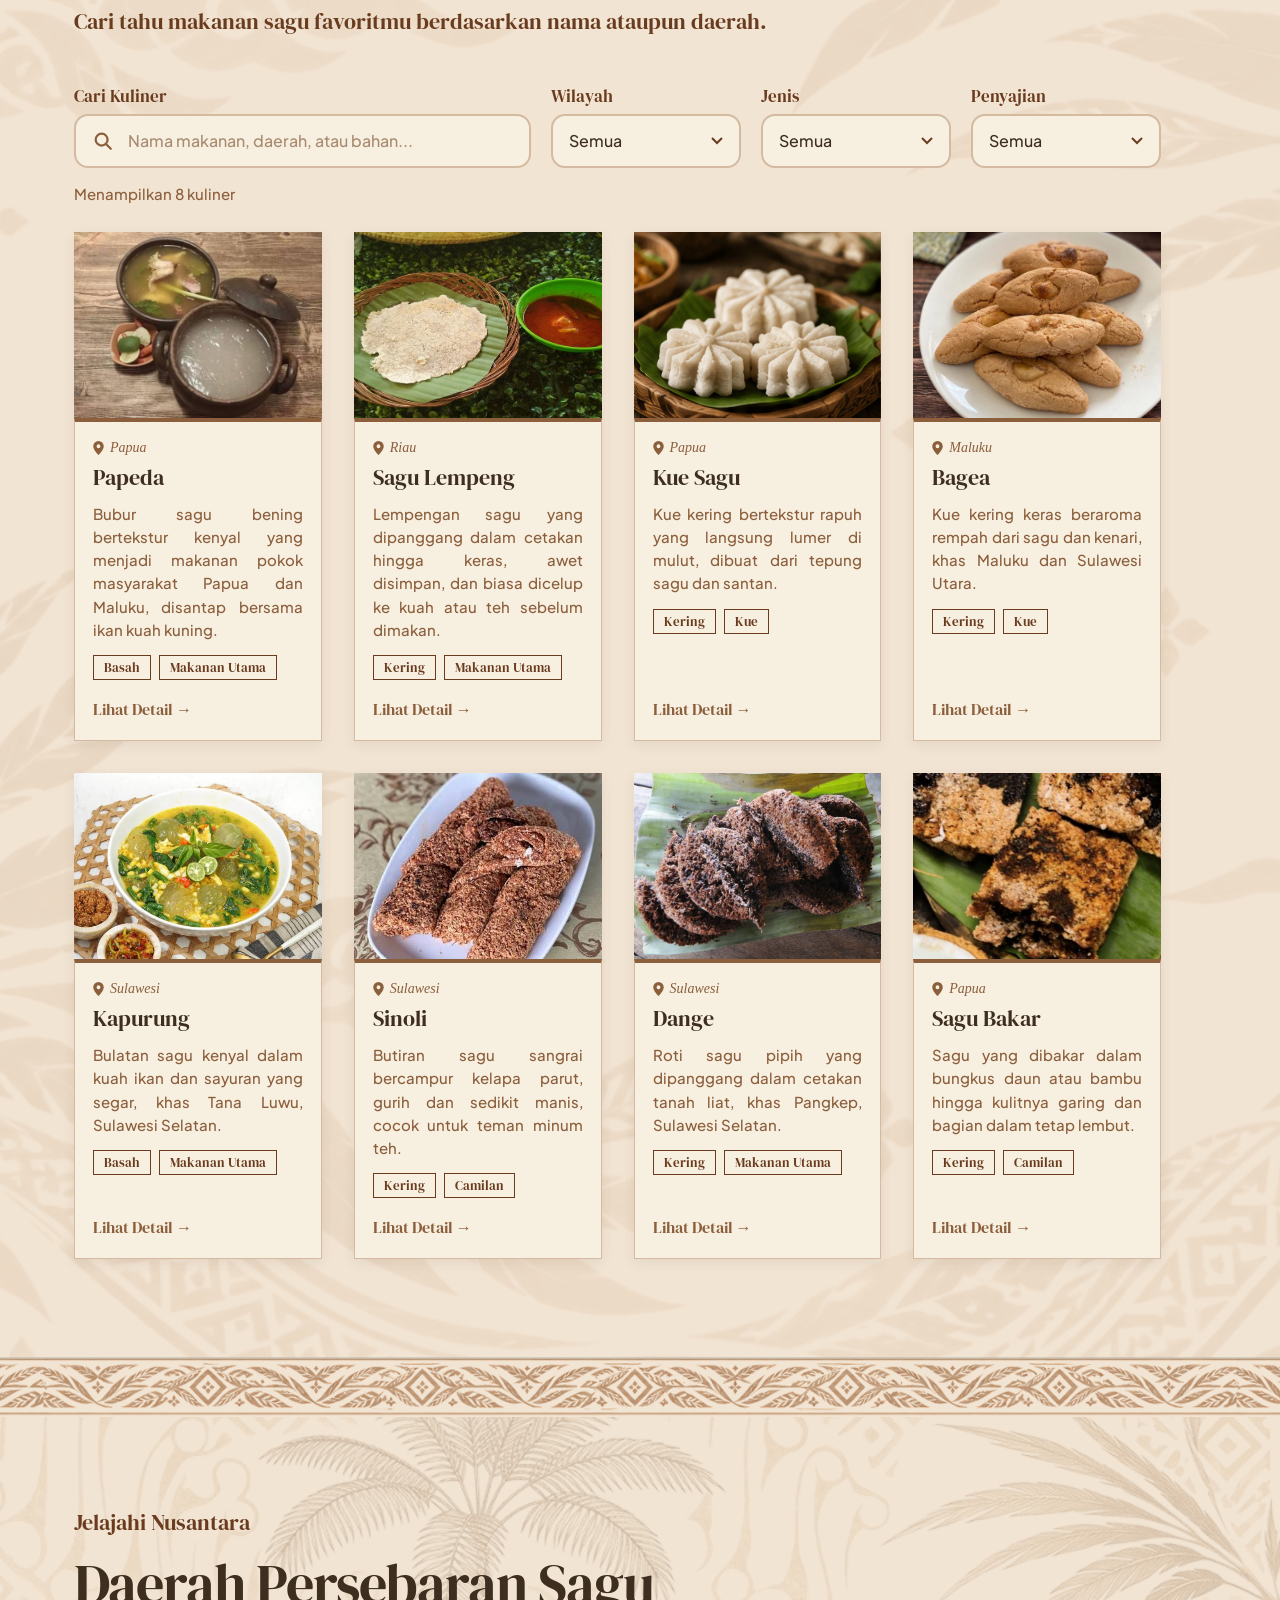
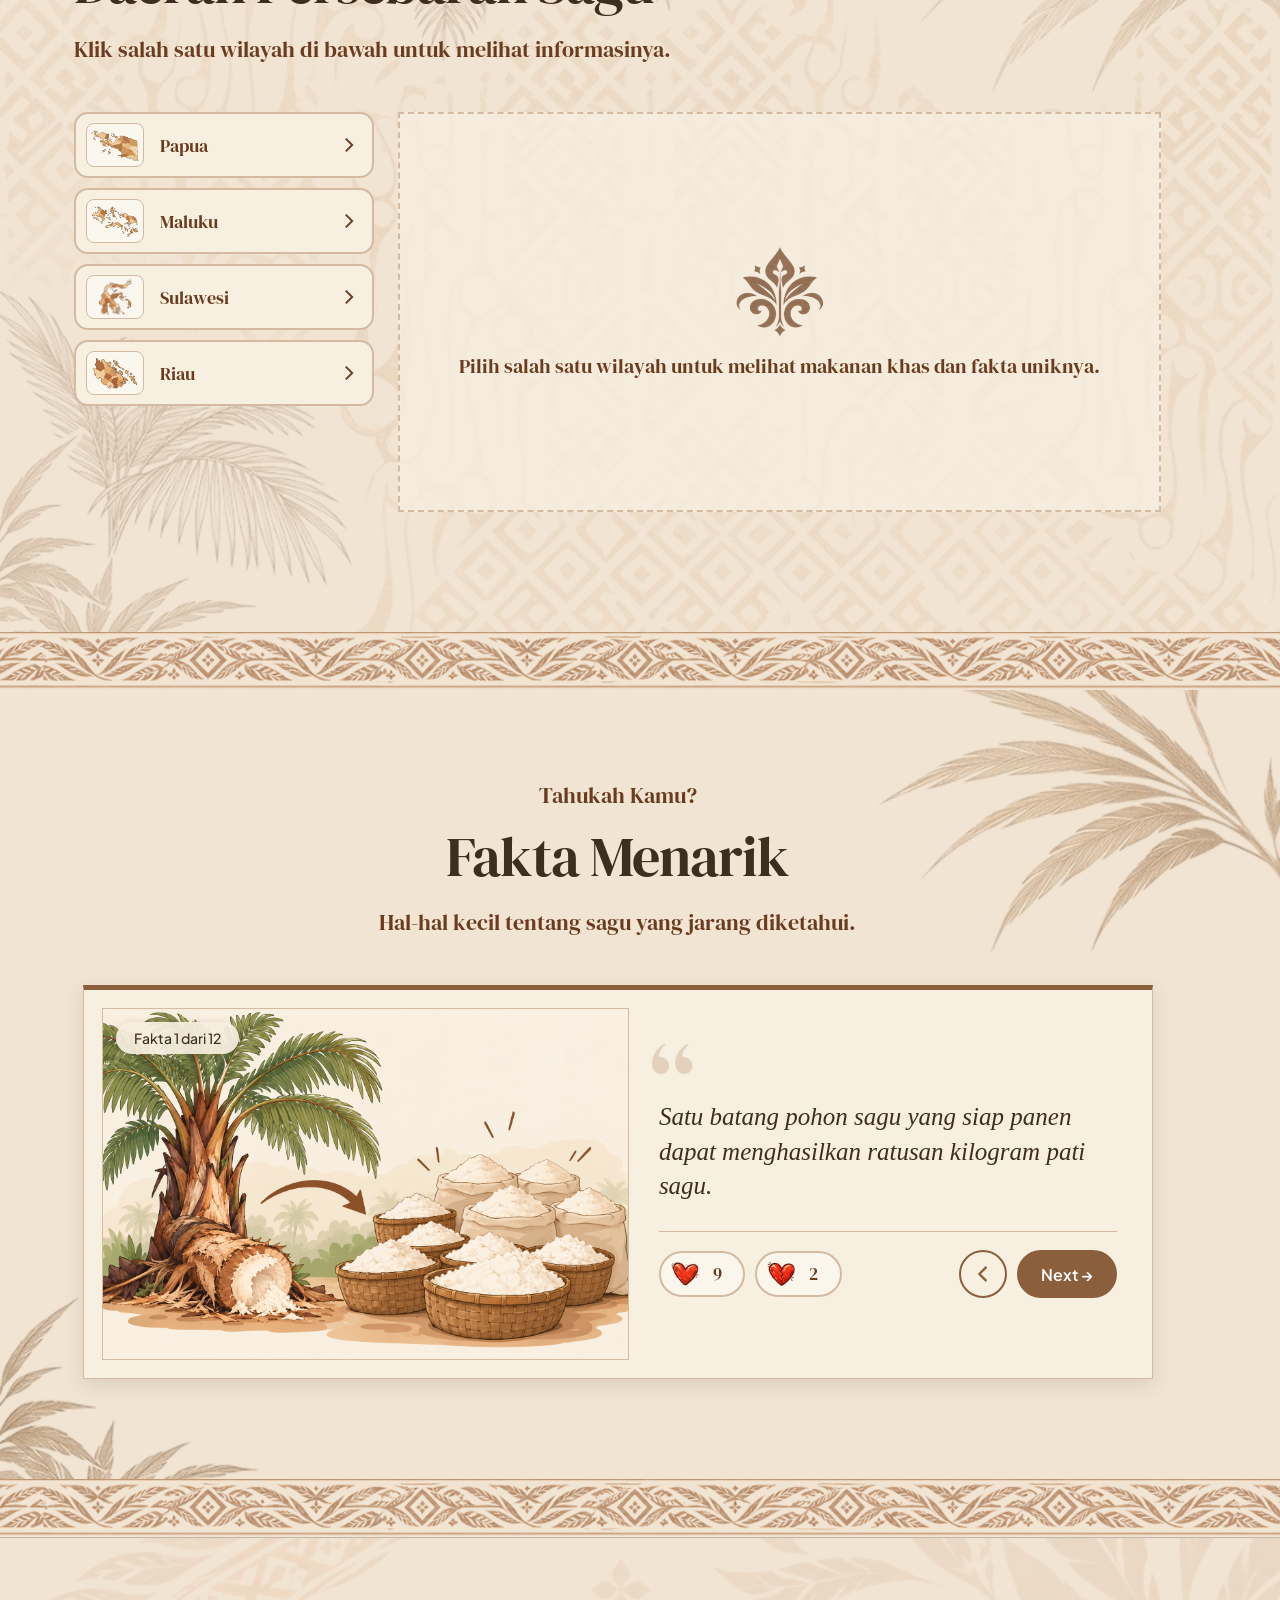
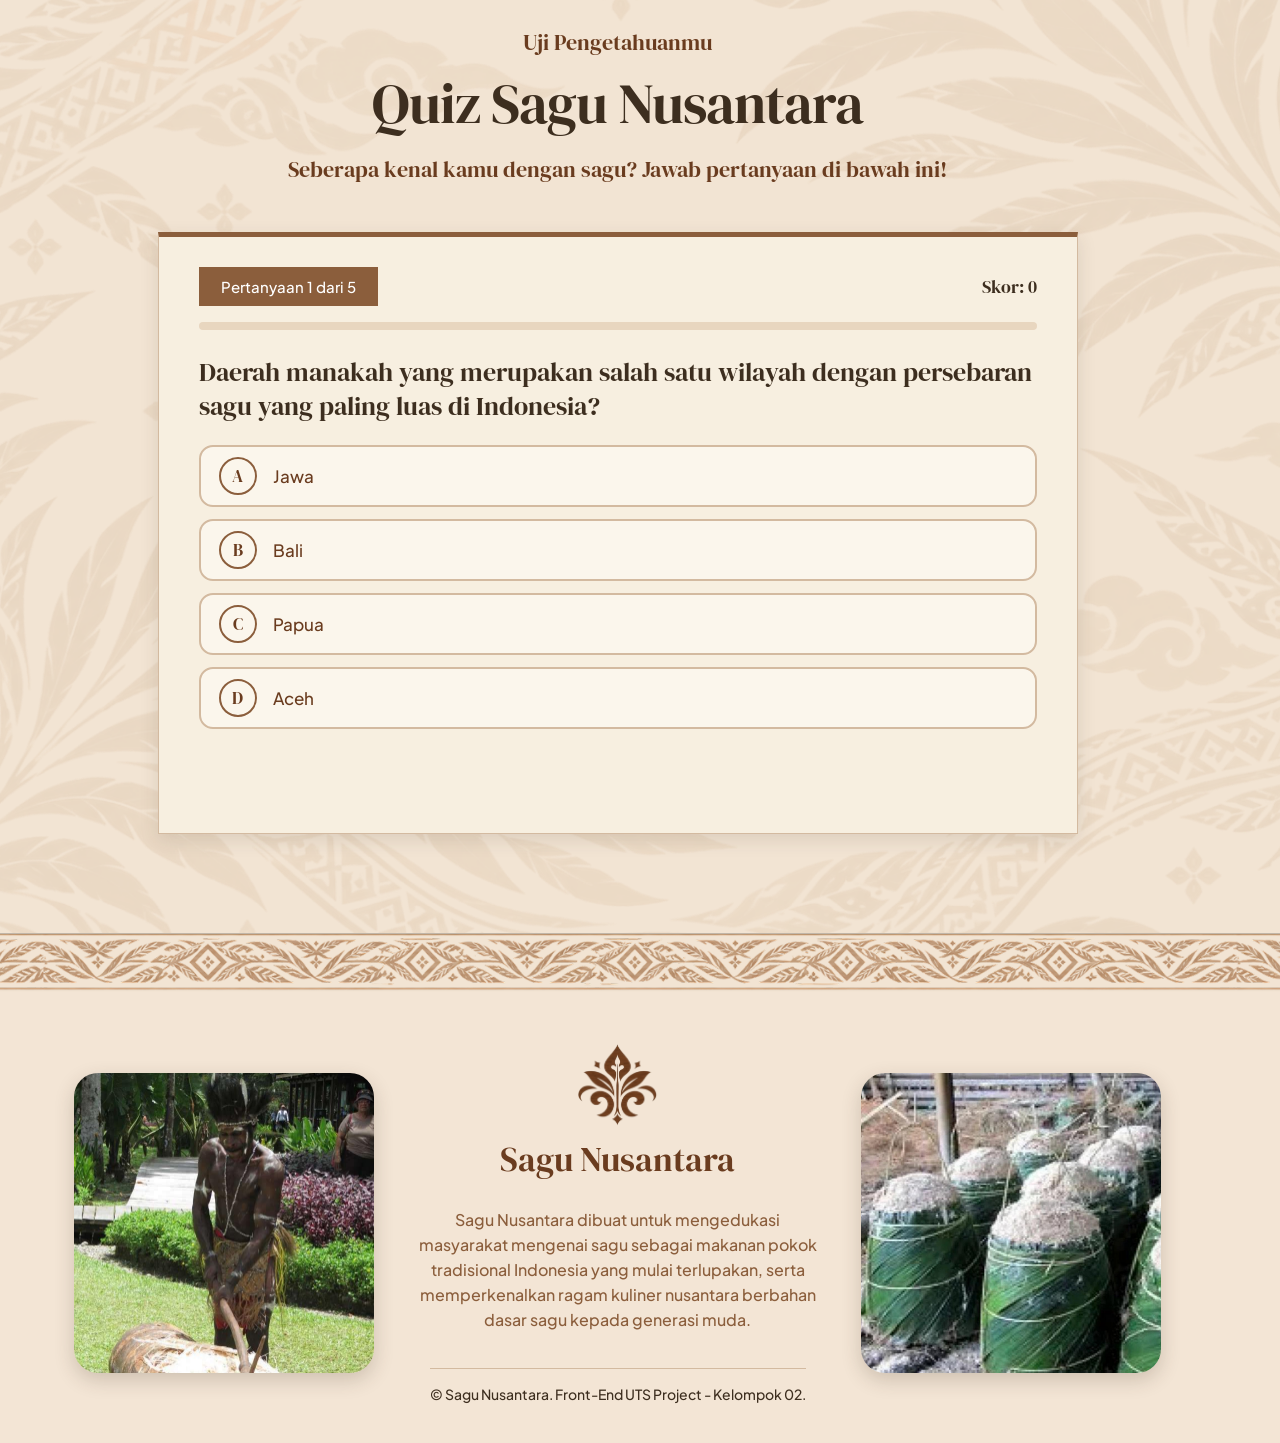
==== commit b21b0bb4: "feat(all): Fixing & Redesign features" ====
--- a/index.html
+++ b/index.html
@@ -4,6 +4,9 @@
     <meta charset="UTF-8">
     <meta name="viewport" content="width=device-width, initial-scale=1.0">
     <title>Sagu Nusantara</title>
+    <link rel="preconnect" href="https://fonts.googleapis.com">
+    <link rel="preconnect" href="https://fonts.gstatic.com" crossorigin>
+    <link href="https://fonts.googleapis.com/css2?family=DM+Serif+Display:ital@0;1&family=Plus+Jakarta+Sans:wght@400;500;600;700&display=swap" rel="stylesheet">
     <link rel="stylesheet" href="style.css">
     <link rel="icon" href="assets/images/logo-sagu.png">
     <script src="data.js"></script>
@@ -127,7 +130,6 @@
                             </p>
                         </div>
                     </article>
-
                 </div>
             </div>
         </section>
@@ -283,12 +285,34 @@
                 <h2 class="section-title">Fakta Menarik</h2>
                 <p class="section-subtitle">Hal-hal kecil tentang sagu yang jarang diketahui.</p>
 
-                <div class="fakta-card">
-                    <p class="fakta-counter" id="faktaCounter">Fakta 1 dari 1</p>
-                    <p class="fakta-text" id="faktaText" aria-live="polite"></p>
-                    <div class="fakta-buttons">
-                        <button type="button" class="btn btn-outline" id="faktaPrev">← Sebelumnya</button>
-                        <button type="button" class="btn btn-primary" id="faktaNext">Fakta Berikutnya →</button>
+                <div class="fakta-card" id="faktaCard">
+                    <div class="fakta-photo">
+                        <img class="fakta-image" id="faktaImage" src="assets/images/fkm-1.png" alt="">
+                        <p class="fakta-counter" id="faktaCounter">Fakta 1 dari 12</p>
+                    </div>
+
+                    <div class="fakta-content">
+                        <p class="fakta-text" id="faktaText" aria-live="polite"></p>
+
+                        <div class="fakta-bottom">
+                            <div class="fakta-vote">
+                                <button type="button" class="fakta-vote-button" id="faktaLike" aria-pressed="false" aria-label="Suka fakta ini">
+                                    <img src="assets/icons/like.png" alt="">
+                                    <span id="faktaLikeCount">0</span>
+                                </button>
+                                <button type="button" class="fakta-vote-button" id="faktaDislike" aria-pressed="false" aria-label="Tidak suka fakta ini">
+                                    <img src="assets/icons/dislike.png" alt="">
+                                    <span id="faktaDislikeCount">0</span>
+                                </button>
+                            </div>
+
+                            <div class="fakta-nav">
+                                <button type="button" class="fakta-prev" id="faktaPrev" aria-label="Fakta sebelumnya">
+                                    <svg viewBox="0 0 24 24" aria-hidden="true"><path d="M15 5l-7 7 7 7"/></svg>
+                                </button>
+                                <button type="button" class="btn btn-primary" id="faktaNext">Next →</button>
+                            </div>
+                        </div>
                     </div>
                 </div>
             </div>
--- a/style.css
+++ b/style.css
@@ -8,10 +8,19 @@
     scroll-behavior: smooth;
 }
 
+button,
+input,
+select,
+textarea {
+    font-family: inherit;
+    font-weight: inherit;
+}
+
 body {
     background-color: #f2e4d3;
     color: #3d2e1f;
-    font-family: Arial, Helvetica, sans-serif;
+    font-family: var(--font-sans);
+    font-weight: 500;
     overflow-x: hidden;
 }
 
@@ -22,6 +31,11 @@
     --heading: #6a3c1f;
     --brown: #8b5e3c;
     --line: #d3baa0;
+    --brown-soft: #a57f5c;
+
+    /* font sesuai figma: judul pake DM Serif Display, isi pake Plus Jakarta Sans */
+    --font-serif: "DM Serif Display", Georgia, "Times New Roman", serif;
+    --font-sans: "Plus Jakarta Sans", "Segoe UI", Arial, sans-serif;
 }
 
 .site-header {
@@ -59,9 +73,9 @@
 }
 
 .brand-name {
-    font-family: Georgia, "Times New Roman", serif;
+    font-family: var(--font-serif);
     font-size: 29px;
-    font-weight: bold;
+    font-weight: normal;
 }
 
 .nav-menu {
@@ -80,9 +94,9 @@
     position: relative;
     text-decoration: none;
     color: var(--heading);
-    font-family: Georgia, "Times New Roman", serif;
+    font-family: var(--font-serif);
     font-size: 16px;
-    font-weight: bold;
+    font-weight: normal;
     white-space: nowrap;
 }
 
@@ -151,15 +165,15 @@
 .hero-eyebrow {
     margin-bottom: 4px;
     color: var(--heading);
-    font-family: Georgia, "Times New Roman", serif;
+    font-family: var(--font-serif);
     font-size: 26px;
-    font-weight: bold;
+    font-weight: normal;
 }
 
 .hero-text h1 {
     margin-bottom: 18px;
     color: var(--title);
-    font-family: Georgia, "Times New Roman", serif;
+    font-family: var(--font-serif);
     font-size: 88px;
     font-weight: normal;
     line-height: 0.93;
@@ -170,7 +184,8 @@
 .hero-text h2 {
     margin-bottom: 15px;
     color: var(--heading);
-    font-family: Georgia, "Times New Roman", serif;
+    font-family: var(--font-serif);
+    font-weight: normal;
     font-size: 24px;
     line-height: 1.2;
 }
@@ -202,6 +217,7 @@
     text-align: center;
     text-decoration: none;
     font-size: 16px;
+    font-weight: 600;
     transition: 0.2s ease;
 }
 
@@ -469,15 +485,15 @@
 .section-eyebrow {
     margin-bottom: 8px;
     color: var(--heading);
-    font-family: Georgia, "Times New Roman", serif;
+    font-family: var(--font-serif);
     font-size: 22px;
-    font-weight: bold;
+    font-weight: normal;
 }
 
 .section-title {
     margin-bottom: 48px;
     color: var(--title);
-    font-family: Georgia, "Times New Roman", serif;
+    font-family: var(--font-serif);
     font-size: 56px;
     font-weight: normal;
     letter-spacing: -1px;
@@ -516,18 +532,20 @@
 
 .tentang-card-number {
     margin-bottom: 4px;
-    color: var(--brown);
-    font-family: Georgia, "Times New Roman", serif;
-    font-weight: bold;
-    font-size: 15px;
+    color: var(--brown-soft);
+    font-family: var(--font-serif);
+    font-weight: normal;
+    font-style: italic;
+    font-size: 26px;
+    line-height: 1.1;
 }
 
 .tentang-card-title {
     margin-bottom: 10px;
     color: var(--title);
-    font-family: Georgia, "Times New Roman", serif;
+    font-family: var(--font-serif);
     font-size: 22px;
-    font-weight: bold;
+    font-weight: normal;
 }
 
 .tentang-card-desc {
@@ -555,7 +573,7 @@
 
 .placeholder::after {
     content: "Foto: " attr(data-file);
-    font-family: Arial, Helvetica, sans-serif;
+    font-family: var(--font-sans);
     font-size: 12px;
     font-style: italic;
     color: var(--title);
@@ -629,9 +647,9 @@
 .proses-subtitle {
     margin-bottom: 56px;
     color: var(--heading);
-    font-family: Georgia, "Times New Roman", serif;
+    font-family: var(--font-serif);
     font-size: 22px;
-    font-weight: bold;
+    font-weight: normal;
 }
 
 .proses-steps {
@@ -685,9 +703,9 @@
 
 .proses-step-label {
     color: var(--heading);
-    font-family: Georgia, "Times New Roman", serif;
+    font-family: var(--font-serif);
     font-size: 17px;
-    font-weight: bold;
+    font-weight: normal;
     line-height: 1.25;
     text-align: center;
 }
@@ -751,7 +769,8 @@
 .proses-detail-number {
     margin-bottom: 8px;
     color: var(--brown);
-    font-family: Georgia, "Times New Roman", serif;
+    font-family: var(--font-serif);
+    font-weight: normal;
     font-size: 21px;
     font-style: italic;
 }
@@ -759,9 +778,9 @@
 .proses-detail-title {
     margin-bottom: 18px;
     color: var(--title);
-    font-family: Georgia, "Times New Roman", serif;
+    font-family: var(--font-serif);
     font-size: 42px;
-    font-weight: bold;
+    font-weight: normal;
 }
 
 .proses-detail-desc {
@@ -915,9 +934,9 @@
     margin-top: -36px;
     margin-bottom: 48px;
     color: var(--heading);
-    font-family: Georgia, "Times New Roman", serif;
+    font-family: var(--font-serif);
     font-size: 22px;
-    font-weight: bold;
+    font-weight: normal;
 }
 
 /* ========== kuliner ========== */
@@ -946,9 +965,9 @@
     display: block;
     margin-bottom: 6px;
     color: var(--heading);
-    font-family: Georgia, "Times New Roman", serif;
+    font-family: var(--font-serif);
     font-size: 17px;
-    font-weight: bold;
+    font-weight: normal;
 }
 
 .kuliner-search-box {
@@ -976,7 +995,7 @@
     border-radius: 14px;
     background-color: #f7efe0;
     color: var(--title);
-    font-family: Arial, Helvetica, sans-serif;
+    font-family: var(--font-sans);
     font-size: 16px;
 }
 
@@ -1049,7 +1068,8 @@
     align-items: center;
     gap: 6px;
     color: var(--brown);
-    font-family: Georgia, "Times New Roman", serif;
+    font-family: var(--font-serif);
+    font-weight: normal;
     font-size: 14px;
     font-style: italic;
 }
@@ -1063,9 +1083,9 @@
 .kuliner-card-title {
     margin: 6px 0 10px;
     color: var(--title);
-    font-family: Georgia, "Times New Roman", serif;
+    font-family: var(--font-serif);
     font-size: 22px;
-    font-weight: bold;
+    font-weight: normal;
 }
 
 .kuliner-card-desc {
@@ -1086,9 +1106,9 @@
     padding: 3px 10px;
     border: 1.5px solid var(--heading);
     color: var(--heading);
-    font-family: Georgia, "Times New Roman", serif;
+    font-family: var(--font-serif);
     font-size: 13px;
-    font-weight: bold;
+    font-weight: normal;
 }
 
 .kuliner-card-button {
@@ -1098,9 +1118,9 @@
     border: none;
     background: none;
     color: var(--brown);
-    font-family: Georgia, "Times New Roman", serif;
+    font-family: var(--font-serif);
     font-size: 16px;
-    font-weight: bold;
+    font-weight: normal;
     cursor: pointer;
 }
 
@@ -1116,7 +1136,8 @@
     border: 2px dashed var(--line);
     background-color: rgba(247, 239, 224, 0.7);
     color: var(--heading);
-    font-family: Georgia, "Times New Roman", serif;
+    font-family: var(--font-serif);
+    font-weight: normal;
     font-size: 20px;
     text-align: center;
 }
@@ -1183,9 +1204,9 @@
 .kuliner-modal-title {
     margin-bottom: 12px;
     color: var(--title);
-    font-family: Georgia, "Times New Roman", serif;
+    font-family: var(--font-serif);
     font-size: 36px;
-    font-weight: bold;
+    font-weight: normal;
 }
 
 .kuliner-modal-heading,
@@ -1194,9 +1215,9 @@
     padding-bottom: 4px;
     border-bottom: 1.5px solid var(--line);
     color: var(--heading);
-    font-family: Georgia, "Times New Roman", serif;
+    font-family: var(--font-serif);
     font-size: 18px;
-    font-weight: bold;
+    font-weight: normal;
 }
 
 .kuliner-modal-text,
@@ -1365,9 +1386,9 @@
     border-radius: 14px;
     background-color: #f7efe0;
     color: var(--heading);
-    font-family: Georgia, "Times New Roman", serif;
+    font-family: var(--font-serif);
     font-size: 18px;
-    font-weight: bold;
+    font-weight: normal;
     text-align: left;
     cursor: pointer;
     transition: 0.2s ease;
@@ -1437,9 +1458,9 @@
 .wilayah-title {
     margin-bottom: 10px;
     color: var(--title);
-    font-family: Georgia, "Times New Roman", serif;
+    font-family: var(--font-serif);
     font-size: 40px;
-    font-weight: bold;
+    font-weight: normal;
 }
 
 /* tampilan awal sebelum ada wilayah yang dipilih */
@@ -1455,7 +1476,8 @@
     border: 2px dashed var(--line);
     background-color: rgba(247, 239, 224, 0.75);
     color: var(--heading);
-    font-family: Georgia, "Times New Roman", serif;
+    font-family: var(--font-serif);
+    font-weight: normal;
     font-size: 20px;
     text-align: center;
 }
@@ -1561,72 +1583,244 @@
     text-align: center;
 }
 
+/* foto di kiri, teks + tombol di kanan */
 .fakta-card {
-    position: relative;
-    max-width: 880px;
+    max-width: 1070px;
     margin: 0 auto;
-    padding: 34px 48px 38px;
+    display: grid;
+    grid-template-columns: minmax(0, 1.15fr) minmax(0, 1fr);
+    align-items: center;
+    gap: 30px;
+    padding: 18px 34px 18px 18px;
     background-color: #f7efe0;
     border: 1px solid var(--line);
     border-top: 5px solid var(--brown);
     box-shadow: 0 6px 18px rgba(61, 46, 31, 0.12);
-}
-
-/* tanda kutip gede di pojok kartu */
-.fakta-card::before {
+    text-align: left;
+}
+
+.fakta-photo {
+    position: relative;
+}
+
+/* gambarnya 3:2, jadi dibikin 3:2 juga biar ga ada tulisan di gambar yang kepotong */
+.fakta-image {
+    width: 100%;
+    aspect-ratio: 3 / 2;
+    display: block;
+    object-fit: cover;
+    border: 1px solid var(--line);
+    background-color: #e2c9a8;
+}
+
+.fakta-counter {
+    position: absolute;
+    top: 14px;
+    left: 14px;
+    padding: 7px 18px;
+    border-radius: 25px;
+    background-color: rgba(247, 239, 224, 0.92);
+    color: var(--title);
+    font-size: 14px;
+    box-shadow: 0 2px 8px rgba(61, 46, 31, 0.18);
+}
+
+.fakta-content {
+    position: relative;
+    display: flex;
+    flex-direction: column;
+    gap: 26px;
+    padding: 20px 0;
+}
+
+/* tanda kutip gede di belakang teks */
+.fakta-content::before {
     content: "\201C";
     position: absolute;
-    top: 6px;
-    left: 26px;
+    top: -18px;
+    left: -10px;
     color: var(--line);
-    font-family: Georgia, "Times New Roman", serif;
-    font-size: 120px;
+    font-family: var(--font-serif);
+    font-weight: normal;
+    font-size: 110px;
     line-height: 1;
-    opacity: 0.6;
-}
-
-.fakta-counter {
-    display: inline-block;
-    padding: 8px 26px;
+    opacity: 0.55;
+    pointer-events: none;
+}
+
+.fakta-text {
+    position: relative;
+    min-height: 5.4em;
+    padding-top: 30px;
+    color: var(--title);
+    font-family: var(--font-serif);
+    font-weight: normal;
+    font-size: 25px;
+    font-style: italic;
+    line-height: 1.38;
+}
+
+.fakta-image,
+.fakta-counter,
+.fakta-text {
+    transition: opacity 0.2s ease;
+}
+
+.fakta-card.is-changing .fakta-image,
+.fakta-card.is-changing .fakta-counter,
+.fakta-card.is-changing .fakta-text {
+    opacity: 0;
+}
+
+.fakta-bottom {
+    display: flex;
+    justify-content: space-between;
+    align-items: center;
+    flex-wrap: wrap;
+    gap: 14px;
+    padding-top: 18px;
+    border-top: 1.5px solid var(--line);
+}
+
+.fakta-vote {
+    display: flex;
+    gap: 10px;
+}
+
+.fakta-vote-button {
+    display: flex;
+    align-items: center;
+    gap: 8px;
+    height: 46px;
+    padding: 0 16px 0 10px;
+    border: 2px solid var(--line);
     border-radius: 25px;
-    background-color: #ead7ba;
-    color: var(--title);
-    font-size: 15px;
-}
-
-.fakta-text {
-    min-height: 3.9em;
-    max-width: 640px;
-    margin: 28px auto 30px;
-    color: var(--title);
-    font-family: Georgia, "Times New Roman", serif;
-    font-size: 28px;
-    font-style: italic;
-    line-height: 1.35;
-    transition: opacity 0.2s ease, transform 0.2s ease;
-}
-
-.fakta-text.is-changing {
-    opacity: 0;
-    transform: translateY(8px);
-}
-
-.fakta-buttons {
-    display: flex;
+    background-color: #fbf6ec;
+    color: var(--heading);
+    font-family: var(--font-serif);
+    font-size: 17px;
+    font-weight: normal;
+    cursor: pointer;
+    transition: 0.2s ease;
+}
+
+.fakta-vote-button img {
+    width: 28px;
+    height: 26px;
+    object-fit: contain;
+    transition: transform 0.2s ease;
+}
+
+.fakta-vote-button span {
+    min-width: 1.2em;
+    text-align: center;
+}
+
+.fakta-vote-button:hover {
+    border-color: var(--brown);
+    background-color: #f3e5d2;
+}
+
+.fakta-vote-button:hover img {
+    transform: scale(1.1);
+}
+
+/* tombol yang lagi dipilih pengunjung */
+.fakta-vote-button.active {
+    border-color: #b5483a;
+    background-color: #f6d8cf;
+    color: #86301f;
+}
+
+.fakta-vote-button.pop img {
+    animation: vote-pop 0.35s ease;
+}
+
+@keyframes vote-pop {
+    0% { transform: scale(1); }
+    45% { transform: scale(1.35); }
+    100% { transform: scale(1); }
+}
+
+.fakta-nav {
+    display: flex;
+    align-items: center;
+    gap: 10px;
+}
+
+.fakta-prev {
+    flex: none;
+    width: 48px;
+    height: 48px;
+    display: flex;
+    align-items: center;
     justify-content: center;
-    gap: 16px;
-}
-
-.fakta-buttons .btn,
+    border: 2px solid var(--brown);
+    border-radius: 50%;
+    background-color: transparent;
+    cursor: pointer;
+    transition: 0.2s ease;
+}
+
+.fakta-prev svg {
+    width: 22px;
+    height: 22px;
+    fill: none;
+    stroke: var(--brown);
+    stroke-width: 2.6;
+    stroke-linecap: round;
+    stroke-linejoin: round;
+}
+
+.fakta-prev:hover {
+    background-color: rgba(139, 94, 60, 0.1);
+}
+
+.fakta-nav .btn {
+    min-width: 0;
+    cursor: pointer;
+    font-family: var(--font-sans);
+}
+
+.fakta-prev:disabled,
+.fakta-nav .btn:disabled {
+    opacity: 0.45;
+    cursor: not-allowed;
+}
+
 .quiz-card .btn {
     cursor: pointer;
-    font-family: Arial, Helvetica, sans-serif;
+    font-family: var(--font-sans);
 }
 
 @media (max-width: 1250px) {
     .fakta-inner {
         padding: 70px 60px 80px;
     }
+
+    .fakta-card {
+        grid-template-columns: minmax(0, 1fr) minmax(0, 1fr);
+        gap: 24px;
+        padding-right: 24px;
+    }
+
+    .fakta-text {
+        font-size: 22px;
+    }
+
+    /* tombolnya turun ke bawah biar ga desek-desekan */
+    .fakta-bottom {
+        flex-direction: column;
+        align-items: stretch;
+    }
+
+    .fakta-vote {
+        justify-content: flex-start;
+    }
+
+    .fakta-nav .btn {
+        flex: 1;
+    }
 }
 
 @media (max-width: 980px) {
@@ -1634,8 +1828,29 @@
         padding: 60px 45px 70px;
     }
 
+    .fakta-card {
+        grid-template-columns: 1fr;
+        max-width: 640px;
+        gap: 6px;
+        padding: 14px 14px 22px;
+    }
+
+    .fakta-content {
+        padding: 10px 12px 0;
+    }
+
     .fakta-text {
-        font-size: 24px;
+        min-height: 0;
+        font-size: 22px;
+    }
+
+    .fakta-bottom {
+        flex-direction: row;
+        align-items: center;
+    }
+
+    .fakta-nav .btn {
+        flex: none;
     }
 }
 
@@ -1645,22 +1860,49 @@
     }
 
     .fakta-card {
-        padding: 28px 20px 26px;
-    }
-
-    .fakta-card::before {
+        padding: 10px 10px 18px;
+    }
+
+    .fakta-content {
+        gap: 18px;
+        padding: 6px 8px 0;
+    }
+
+    .fakta-content::before {
         font-size: 80px;
-        left: 12px;
+        top: -10px;
+        left: -4px;
     }
 
     .fakta-text {
-        font-size: 20px;
-    }
-
-    .fakta-buttons {
-        flex-direction: column-reverse;
-        align-items: center;
-        gap: 12px;
+        padding-top: 24px;
+        font-size: 19px;
+    }
+
+    .fakta-counter {
+        top: 10px;
+        left: 10px;
+        font-size: 13px;
+    }
+
+    .fakta-bottom {
+        flex-direction: column;
+        align-items: stretch;
+    }
+
+    .fakta-vote {
+        justify-content: center;
+    }
+
+    .fakta-vote-button {
+        flex: 1;
+        justify-content: center;
+    }
+
+    .fakta-nav .btn {
+        flex: 1;
+        width: auto;
+        max-width: none;
     }
 }
 
@@ -1706,9 +1948,9 @@
 
 .quiz-score {
     color: var(--title);
-    font-family: Georgia, "Times New Roman", serif;
+    font-family: var(--font-serif);
     font-size: 18px;
-    font-weight: bold;
+    font-weight: normal;
 }
 
 .quiz-progress {
@@ -1729,9 +1971,9 @@
 .quiz-question {
     margin: 26px 0 22px;
     color: var(--title);
-    font-family: Georgia, "Times New Roman", serif;
+    font-family: var(--font-serif);
     font-size: 26px;
-    font-weight: bold;
+    font-weight: normal;
     line-height: 1.3;
 }
 
@@ -1752,7 +1994,7 @@
     border-radius: 14px;
     background-color: #fbf6ec;
     color: var(--heading);
-    font-family: Arial, Helvetica, sans-serif;
+    font-family: var(--font-sans);
     font-size: 17px;
     text-align: left;
     cursor: pointer;
@@ -1777,8 +2019,8 @@
     height: 38px;
     border: 2px solid var(--brown);
     border-radius: 50%;
-    font-family: Georgia, "Times New Roman", serif;
-    font-weight: bold;
+    font-family: var(--font-serif);
+    font-weight: normal;
 }
 
 .quiz-option.benar {
@@ -1817,7 +2059,7 @@
 .quiz-feedback {
     color: var(--title);
     font-size: 15px;
-    font-weight: bold;
+    font-weight: 600;
 }
 
 .quiz-result {
@@ -1827,14 +2069,15 @@
 
 .quiz-result-label {
     color: var(--heading);
-    font-family: Georgia, "Times New Roman", serif;
+    font-family: var(--font-serif);
     font-size: 22px;
-    font-weight: bold;
+    font-weight: normal;
 }
 
 .quiz-result-score {
     color: var(--title);
-    font-family: Georgia, "Times New Roman", serif;
+    font-family: var(--font-serif);
+    font-weight: normal;
     font-size: 96px;
     line-height: 1.1;
 }
@@ -1952,9 +2195,9 @@
 
 .footer-name {
     color: var(--heading);
-    font-family: Georgia, "Times New Roman", serif;
+    font-family: var(--font-serif);
     font-size: 34px;
-    font-weight: bold;
+    font-weight: normal;
 }
 
 .footer-text {
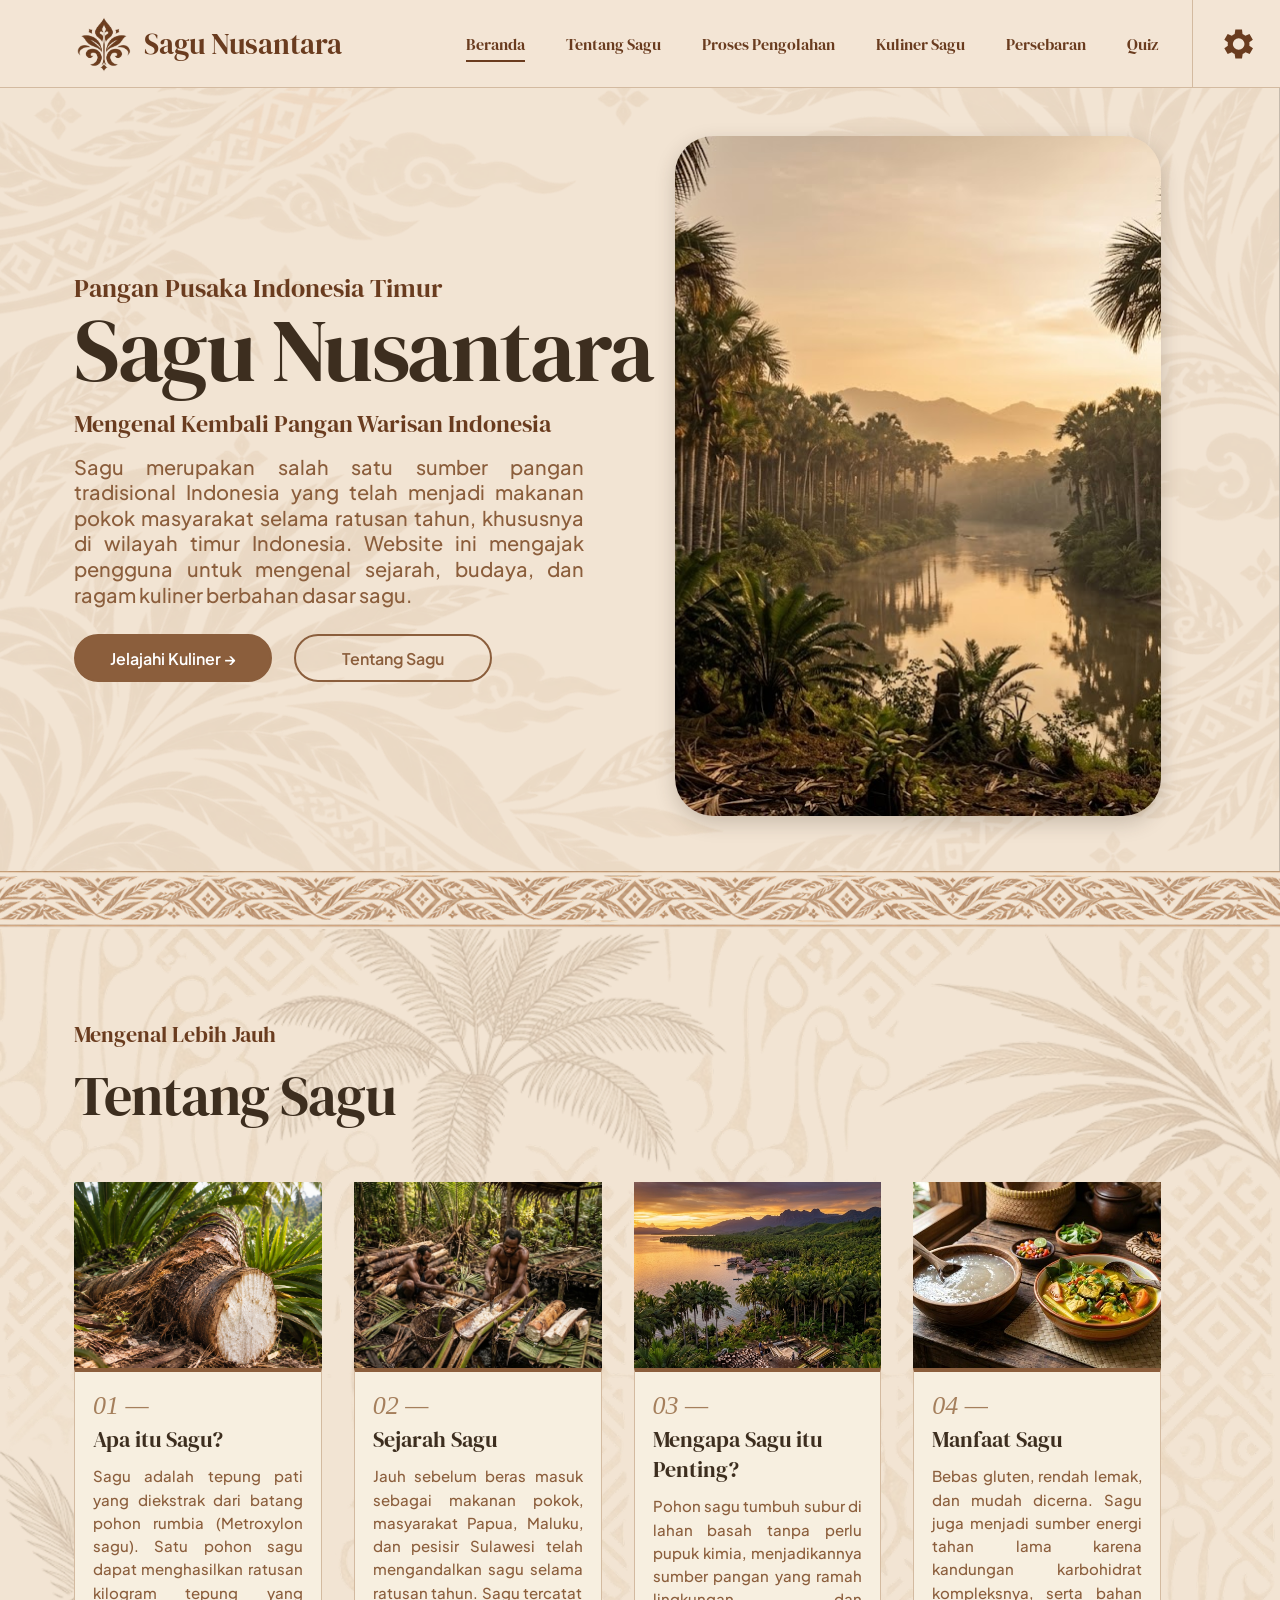
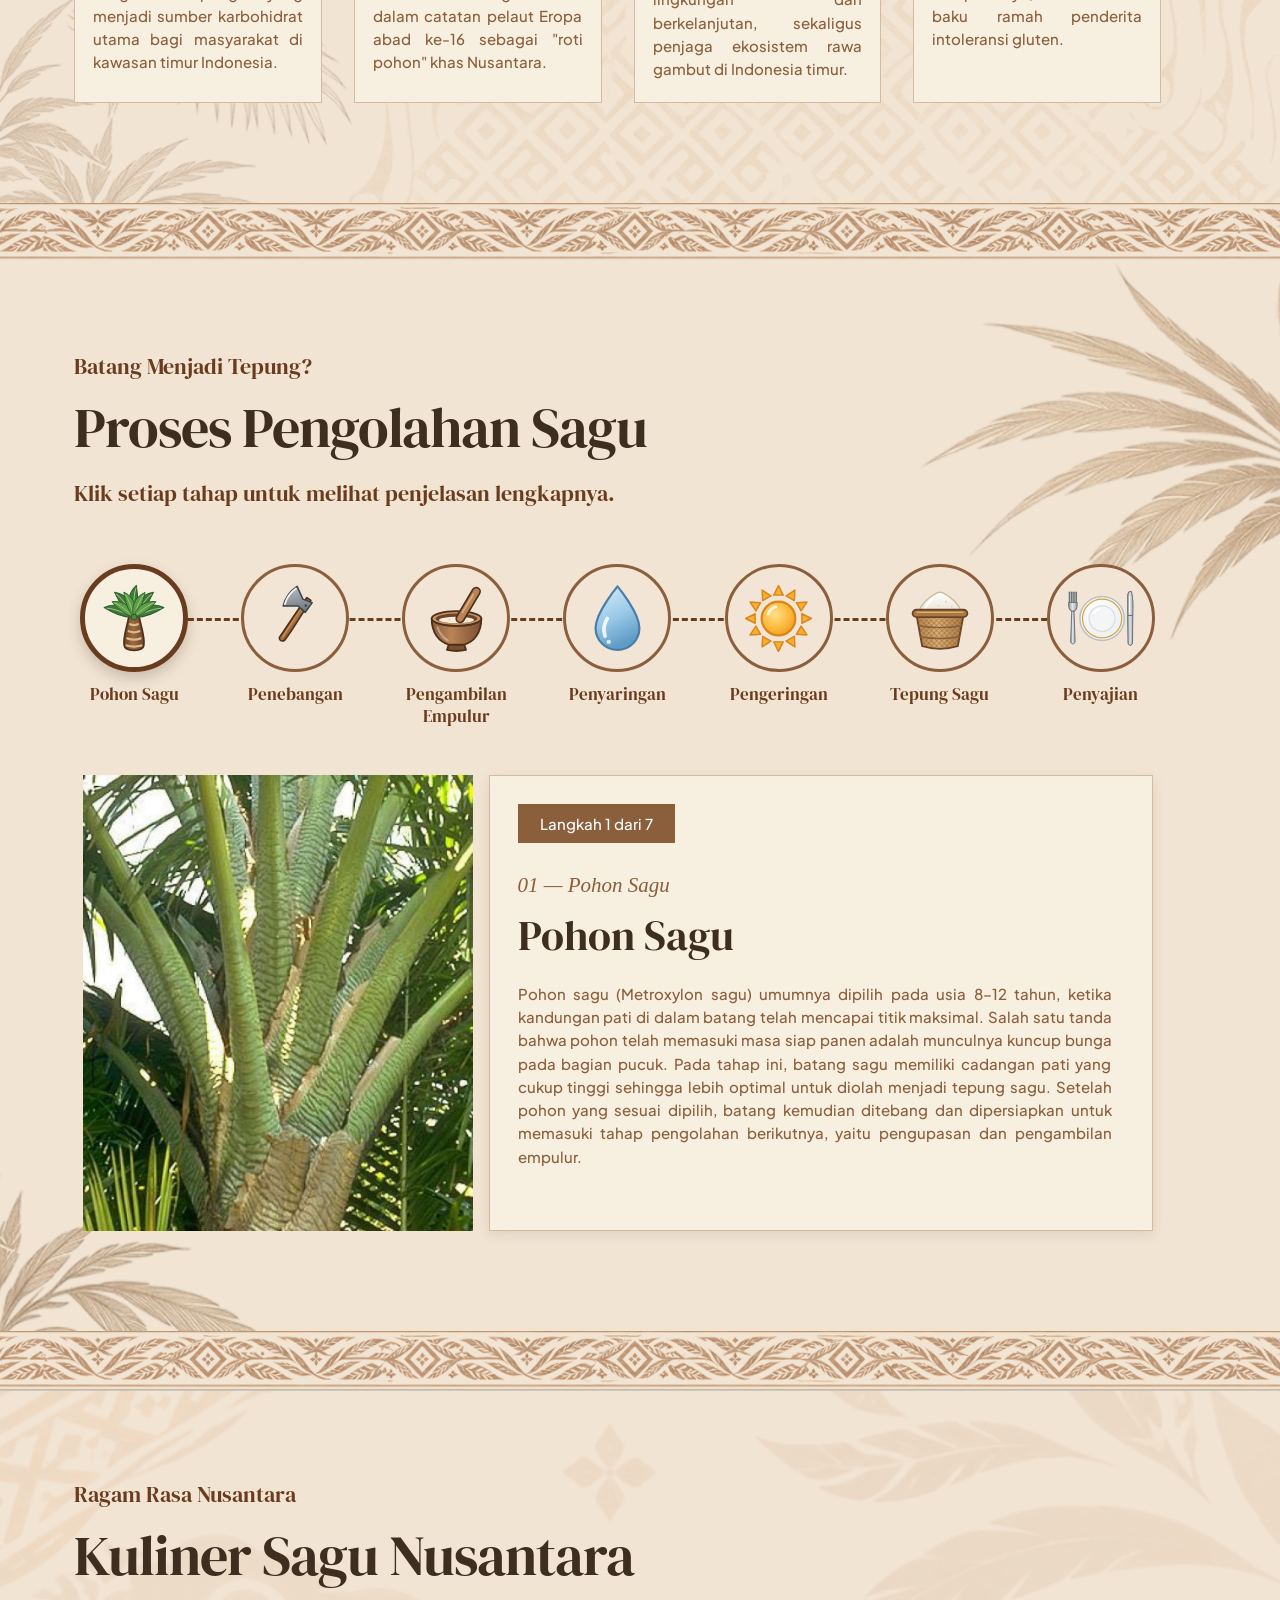
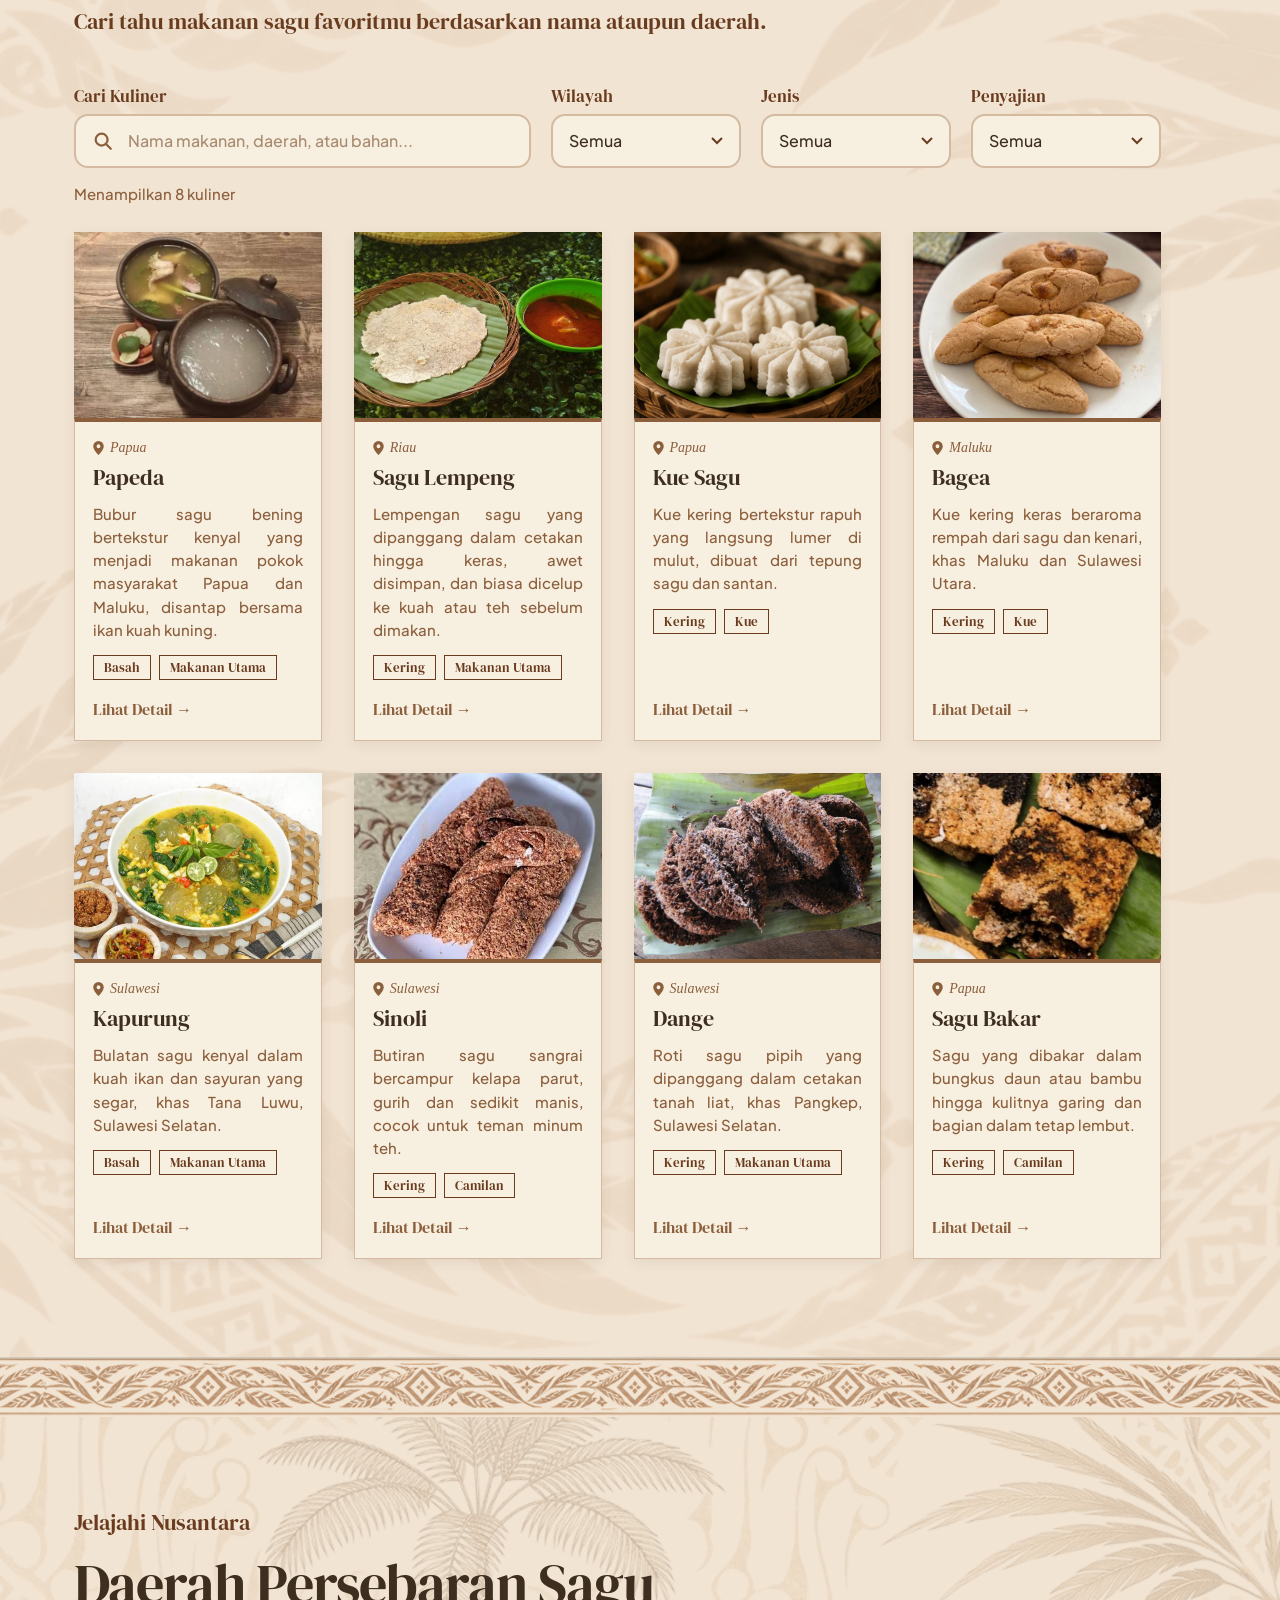
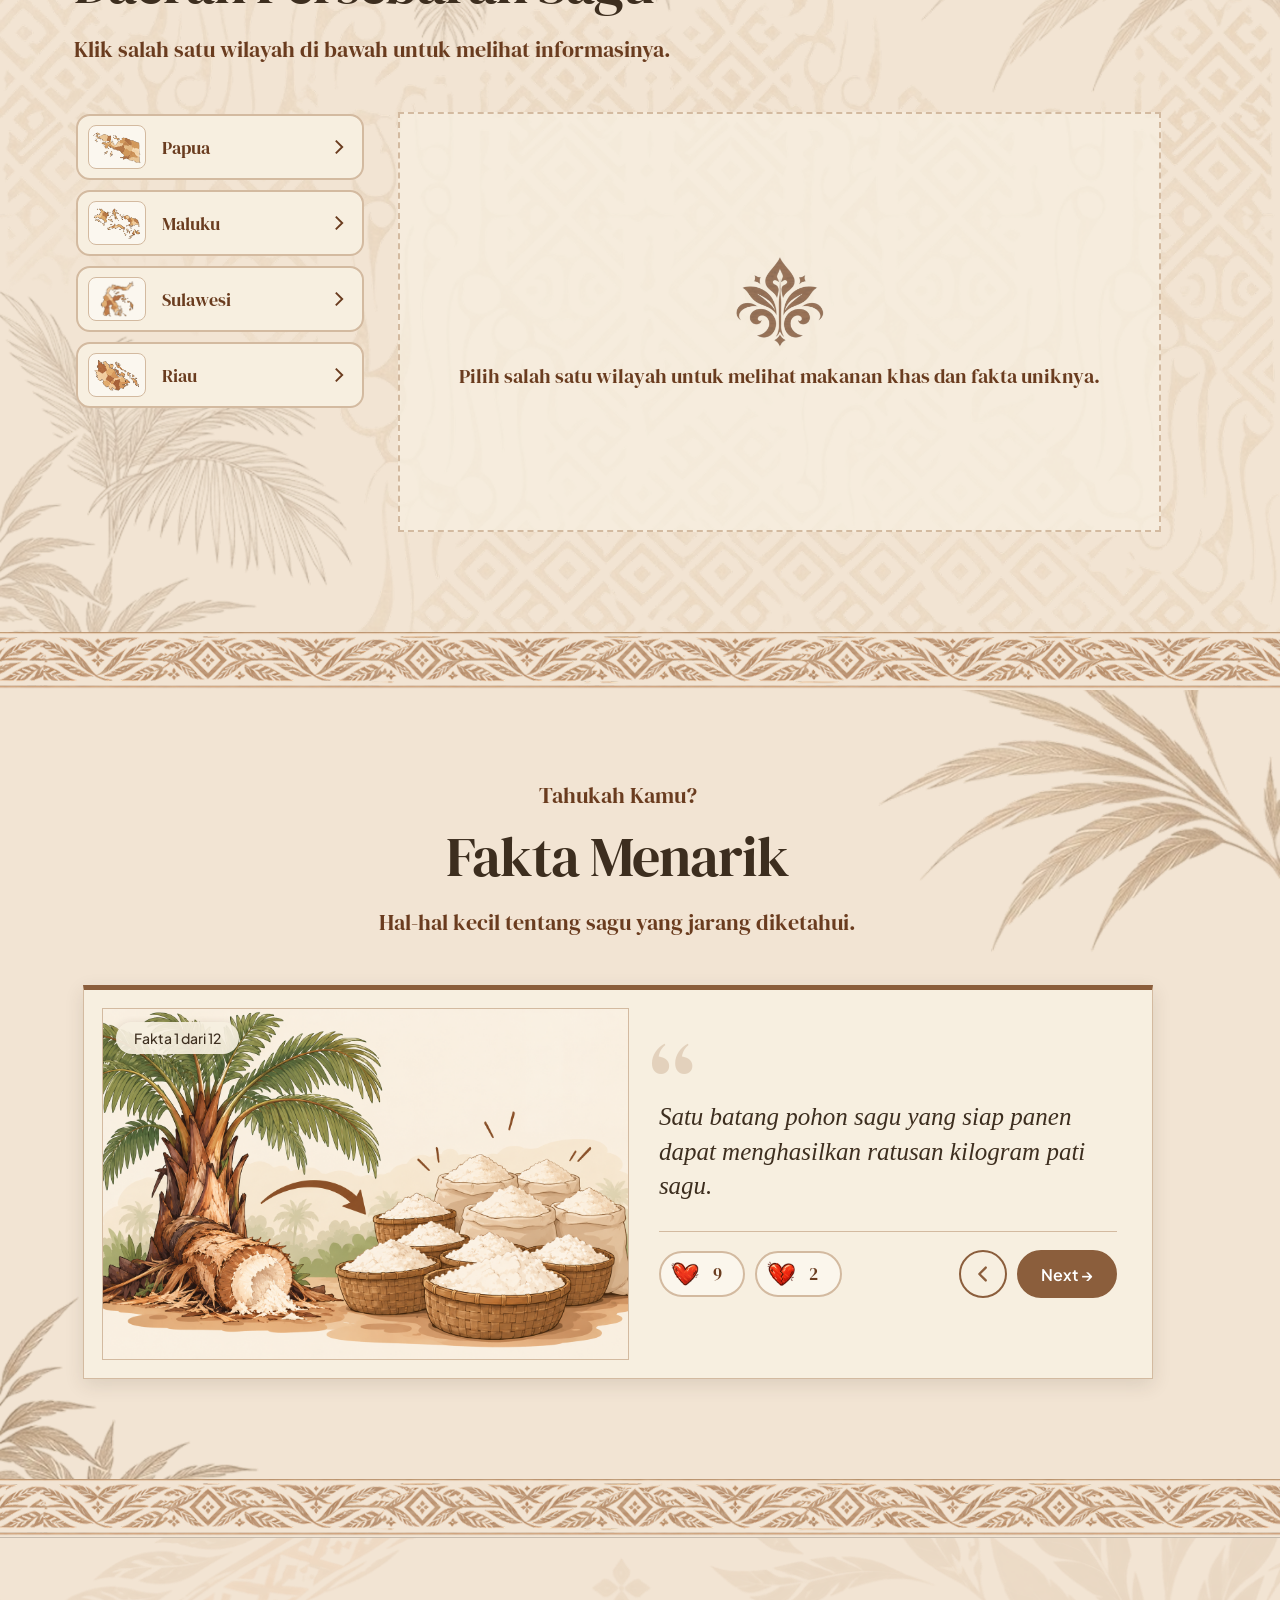
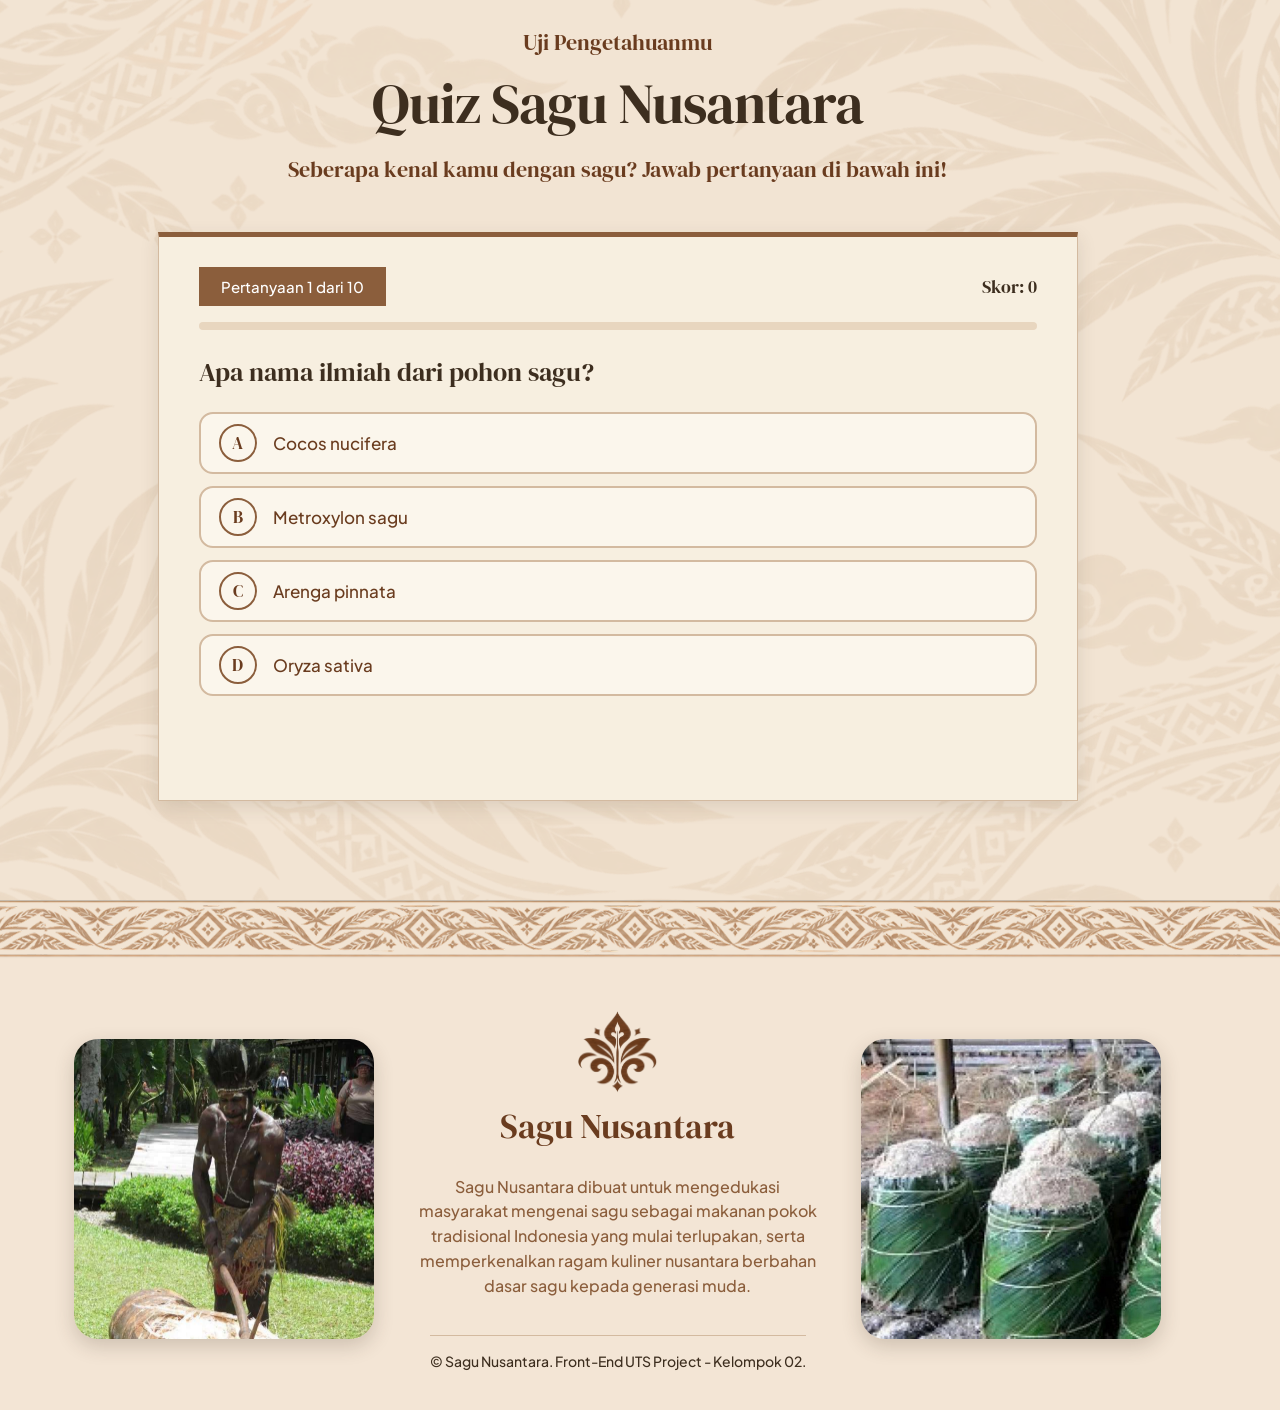
==== commit a382ae3b: "Feat (Hero & Footer): Menambahkan feature upload photo untuk footer dan hero section" ====
--- a/index.html
+++ b/index.html
@@ -61,7 +61,7 @@
                 </div>
 
                 <div class="hero-image">
-                    <img src="assets/images/hero-hutan-sagu.jpg" alt="Hutan Sagu">
+                    <img src="assets/images/hero-hutan-sagu.jpg" alt="Hutan Sagu" data-setting-src="heroImage">
                 </div>
             </div>
         </section>
@@ -335,7 +335,7 @@
 
     <footer class="footer">
         <div class="footer-inner">
-            <img class="footer-image" src="assets/images/footer-kiri.jpg" alt="Kebun pohon sagu">
+            <img class="footer-image" src="assets/images/footer-kiri.jpg" alt="Kebun pohon sagu" data-setting-src="footerImageLeft">
 
             <div class="footer-center">
                 <a href="#beranda" class="footer-brand">
@@ -350,7 +350,7 @@
                 <p class="footer-copy" data-setting="copyright">© Sagu Nusantara. Front-End UTS Project - Kelompok 02.</p>
             </div>
 
-            <img class="footer-image" src="assets/images/footer-kanan.jpg" alt="Sagu basah dibungkus daun sagu">
+            <img class="footer-image" src="assets/images/footer-kanan.jpg" alt="Sagu basah dibungkus daun sagu" data-setting-src="footerImageRight">
         </div>
     </footer>
 
--- a/style.css
+++ b/style.css
@@ -1365,14 +1365,34 @@
     display: grid;
     grid-template-columns: 300px 1fr;
     gap: 24px;
-    align-items: start;
+    align-items: stretch;
     min-height: 420px;
 }
 
+/* tinggi daftar wilayah mengikuti tinggi tampilan wilayah, sisanya di-scroll */
 .wilayah-list {
     display: flex;
     flex-direction: column;
     gap: 10px;
+    contain: size;
+    overflow-x: hidden;
+    overflow-y: auto;
+    padding: 2px 10px 12px 2px;
+    scrollbar-width: thin;
+    scrollbar-color: var(--line) transparent;
+}
+
+.wilayah-list::-webkit-scrollbar {
+    width: 6px;
+}
+
+.wilayah-list::-webkit-scrollbar-thumb {
+    background-color: var(--line);
+    border-radius: 6px;
+}
+
+.wilayah-button {
+    flex-shrink: 0;
 }
 
 .wilayah-button {
@@ -1532,8 +1552,10 @@
     /* tombol wilayah jadi bisa digeser ke samping */
     .wilayah-list {
         flex-direction: row;
+        contain: none;
         overflow-x: auto;
-        padding-bottom: 6px;
+        overflow-y: visible;
+        padding: 0 0 6px;
         scrollbar-width: none;
     }
 
